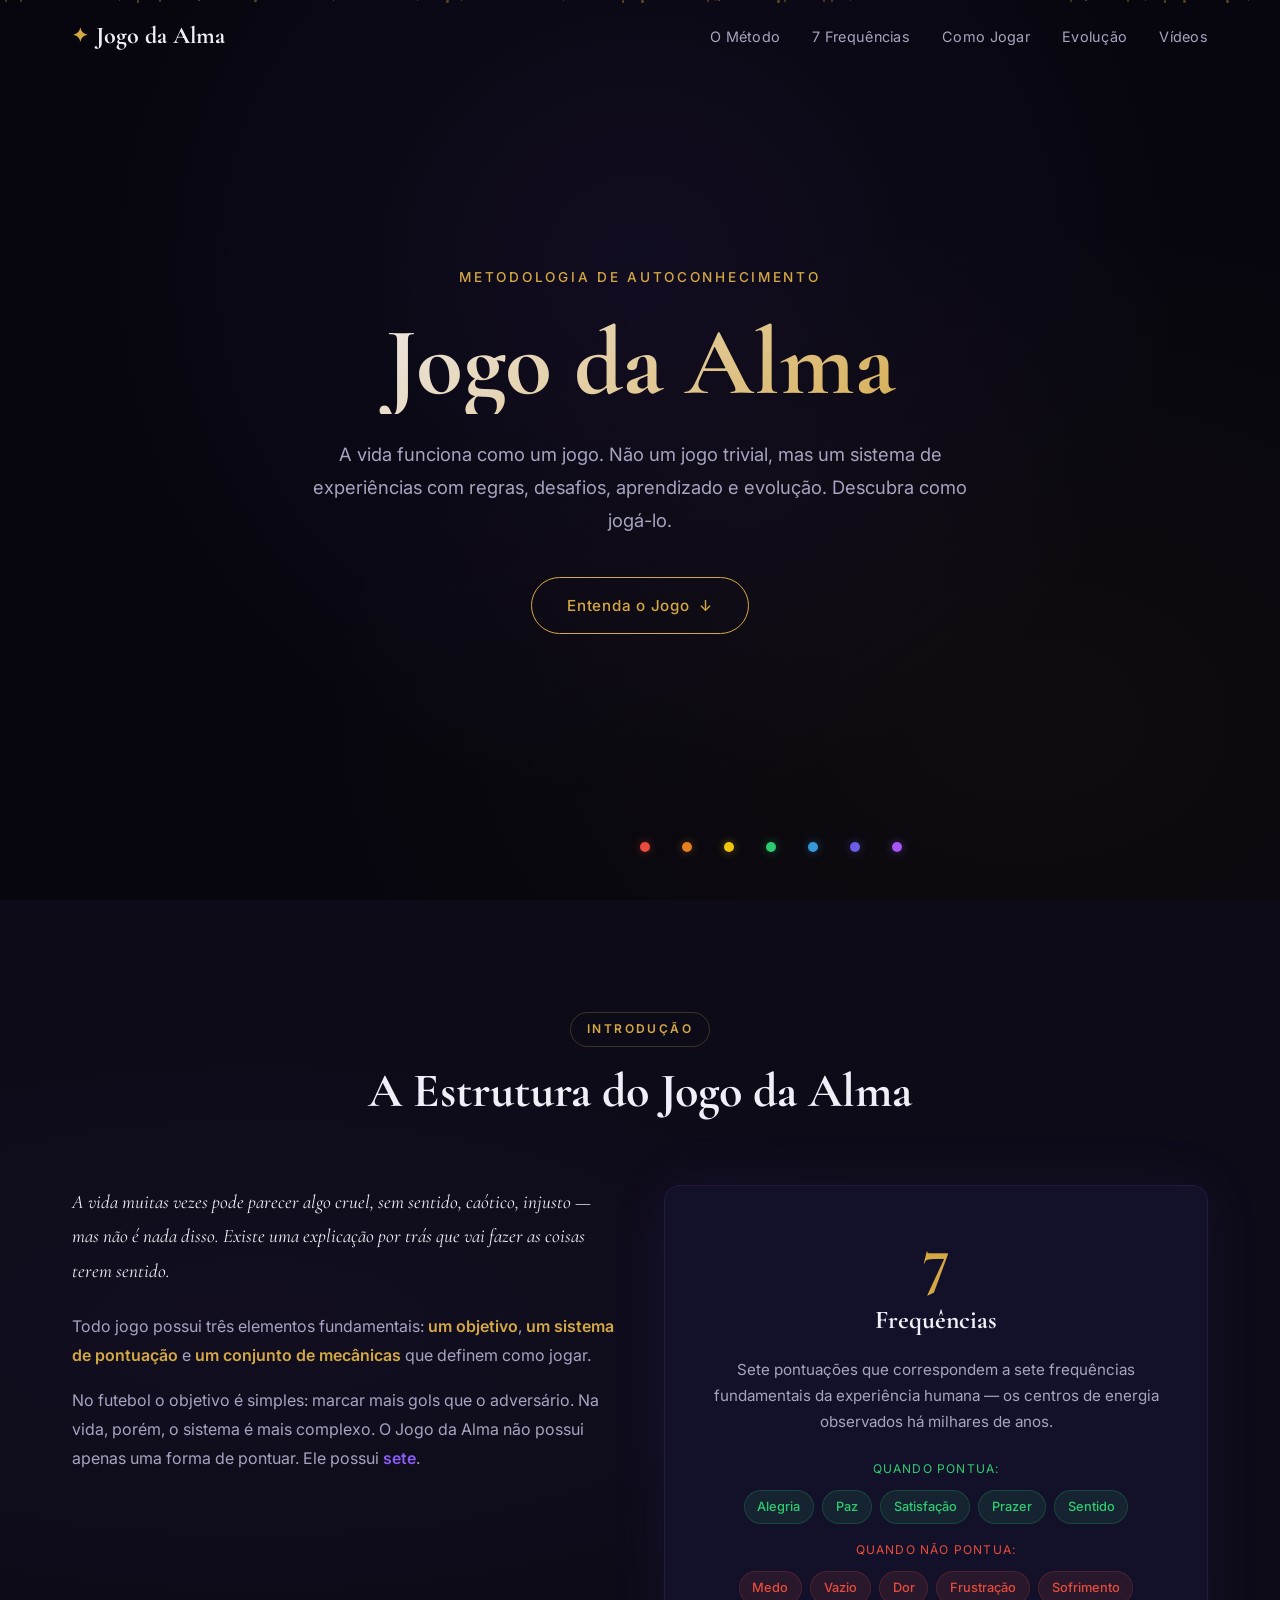
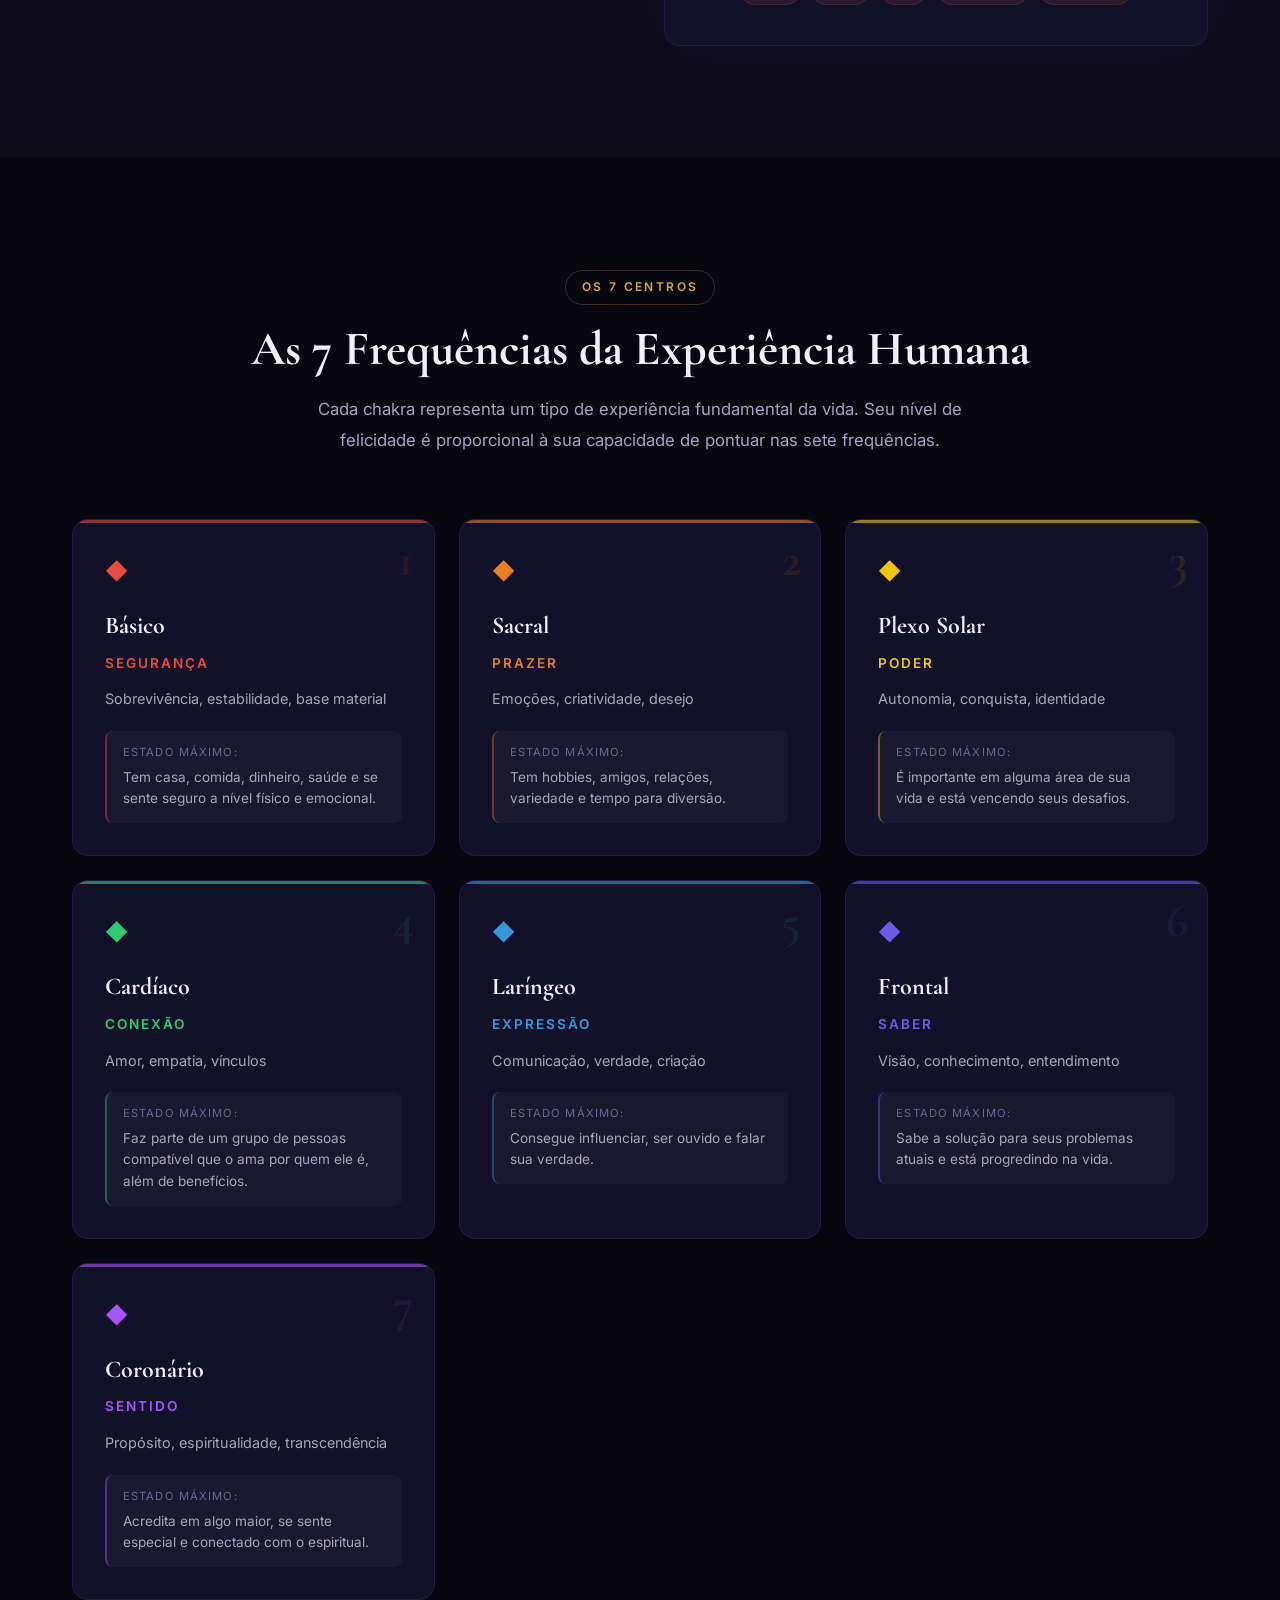
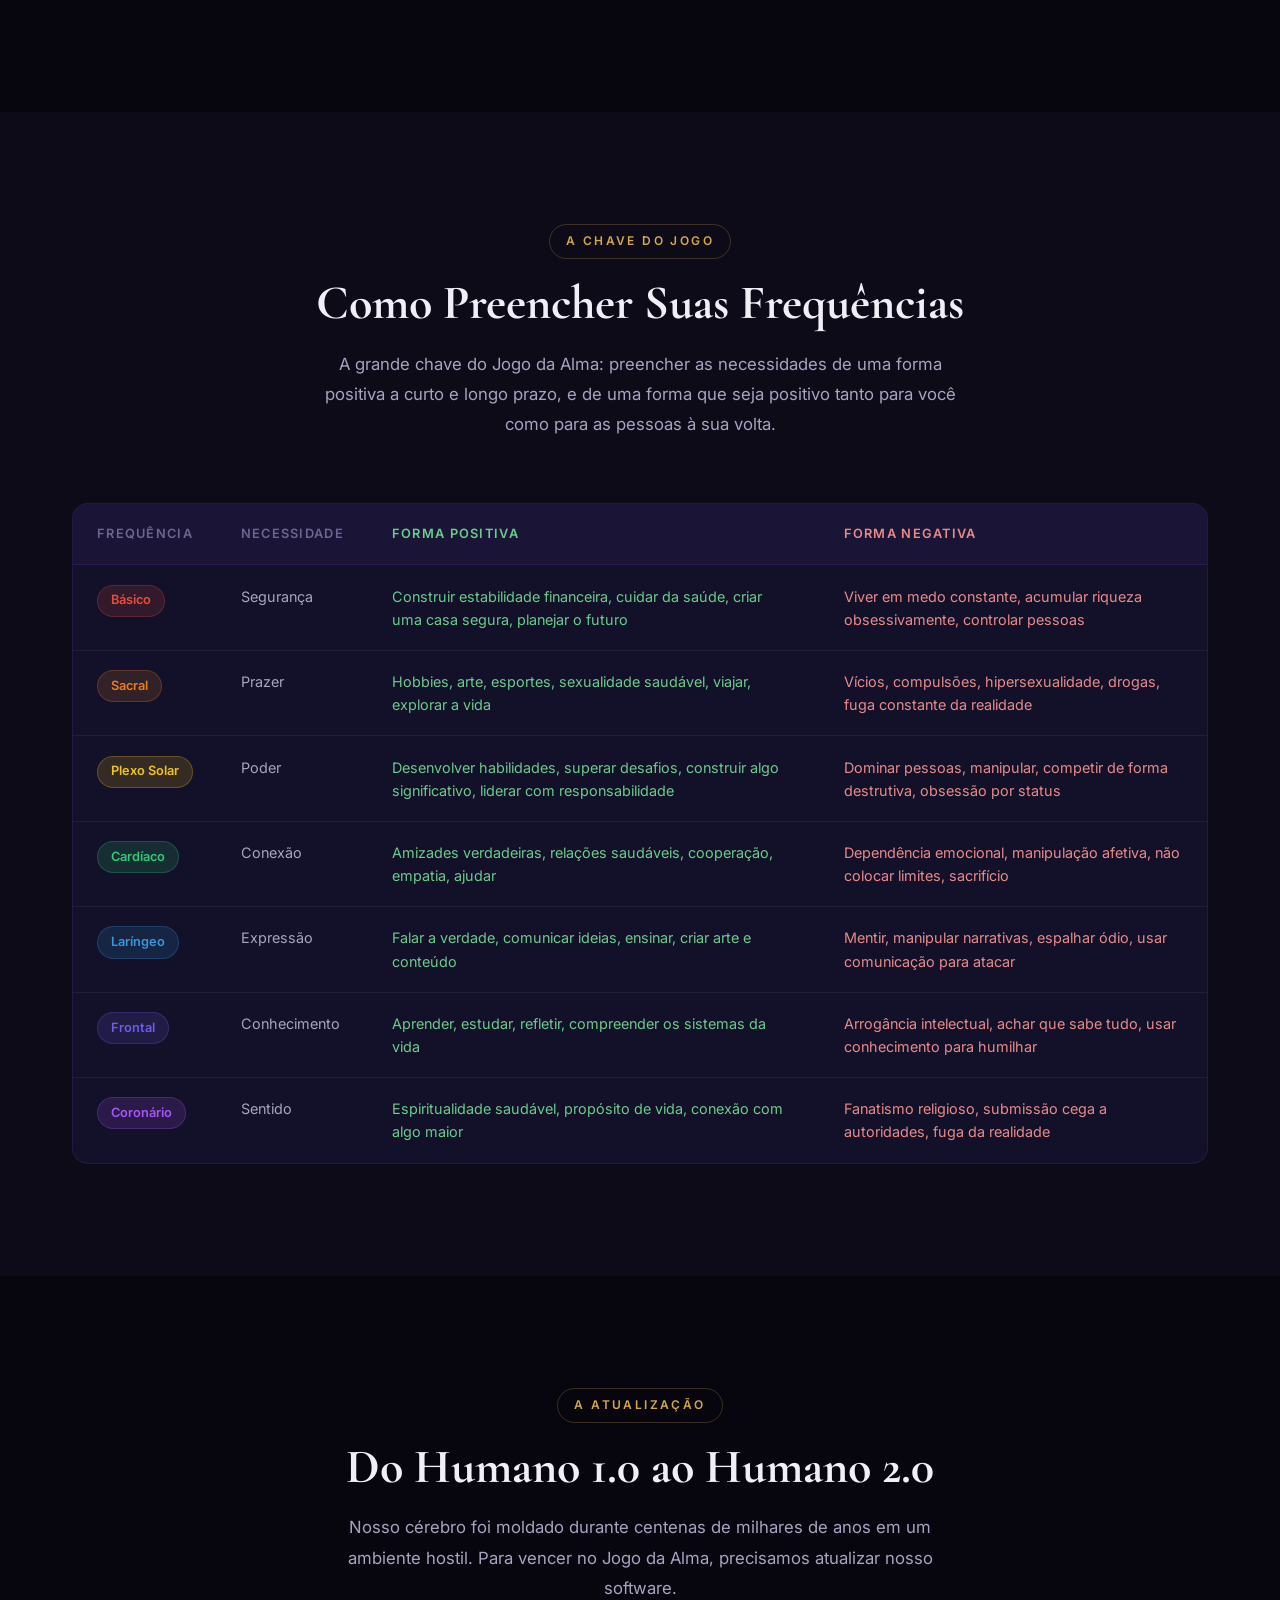
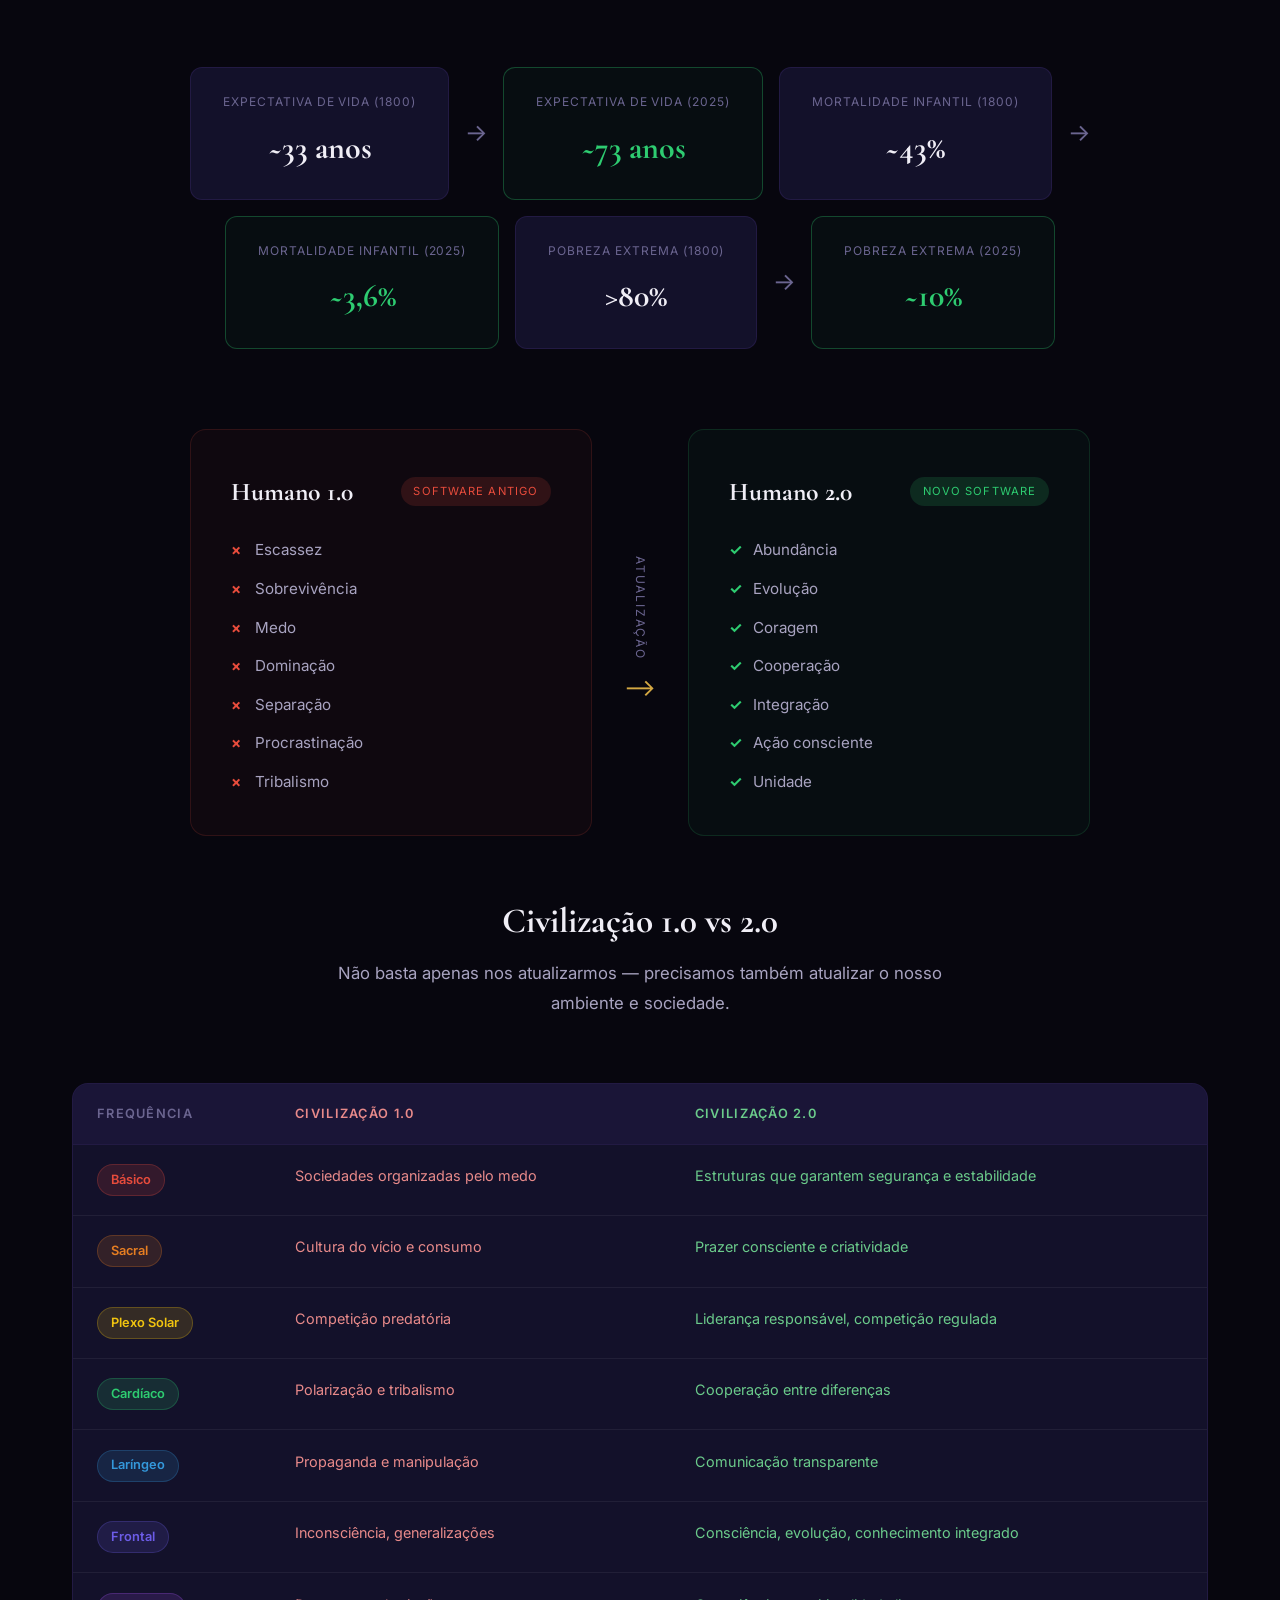
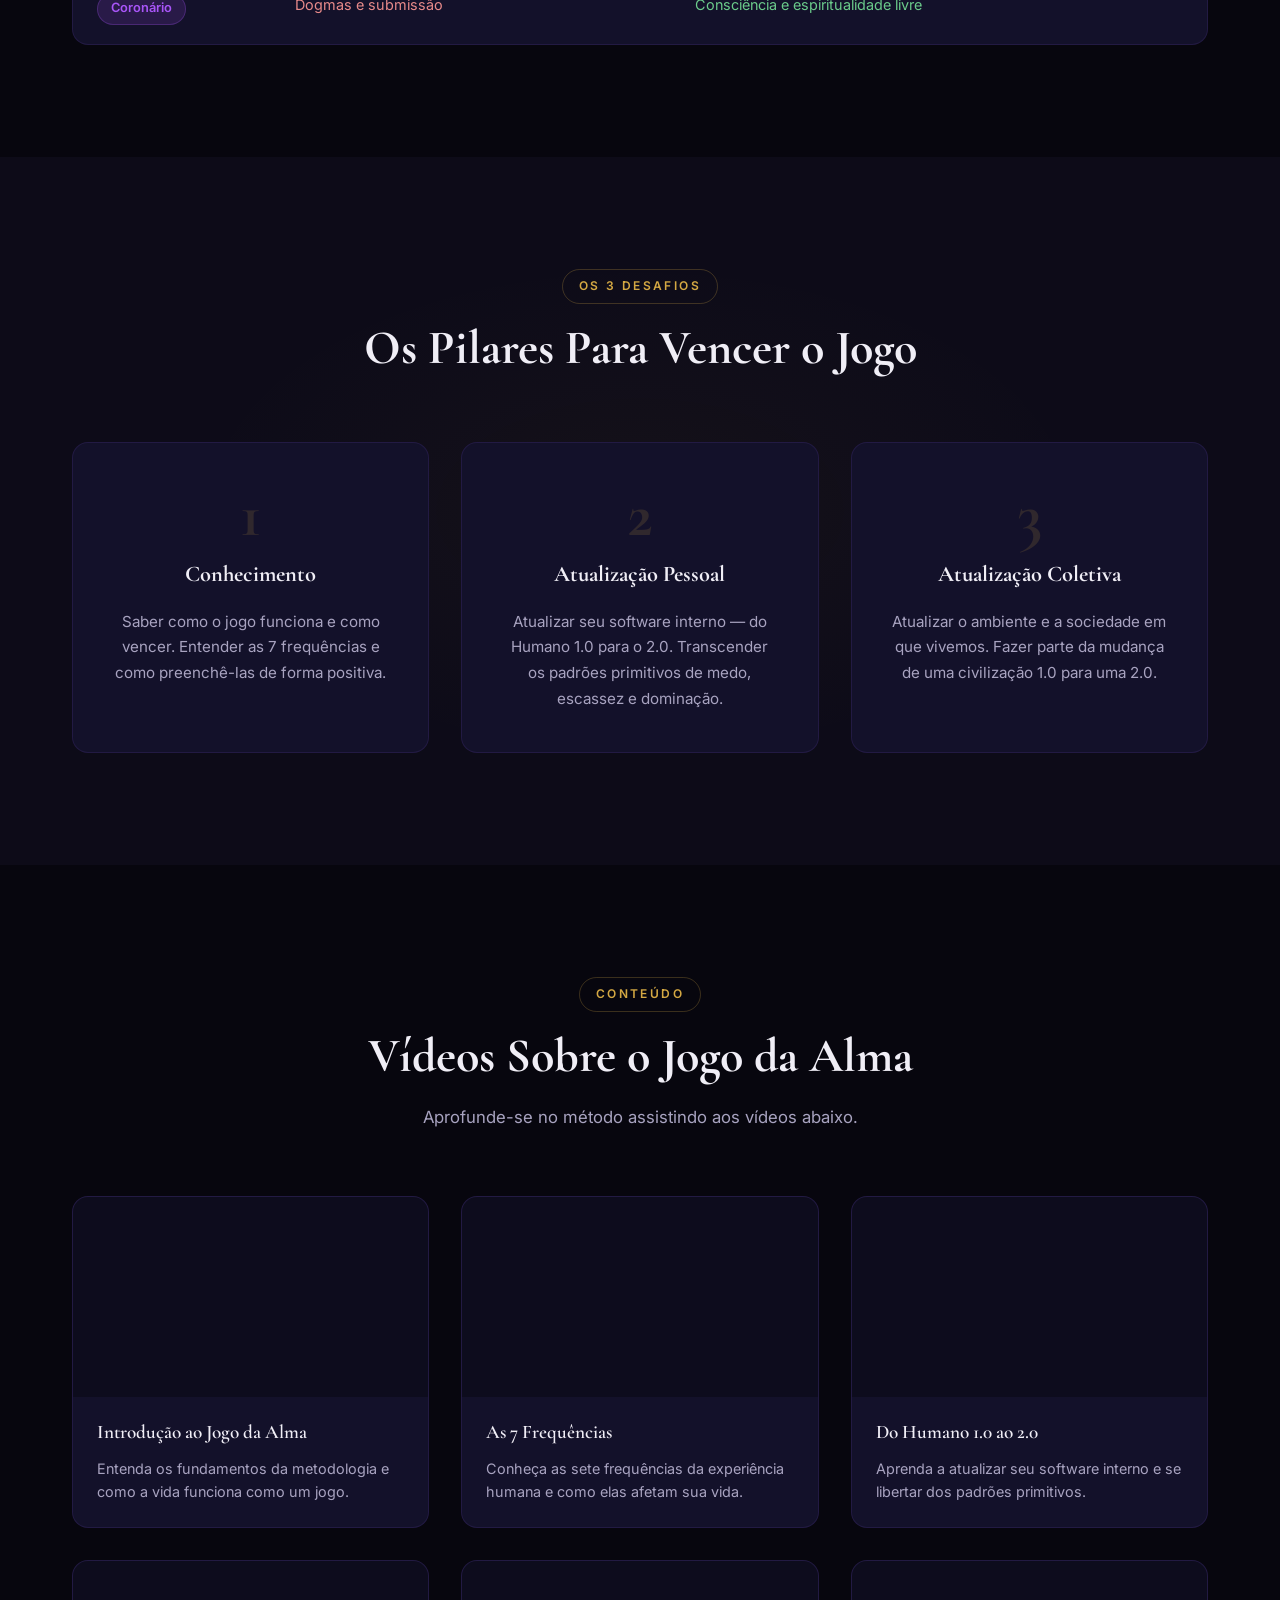
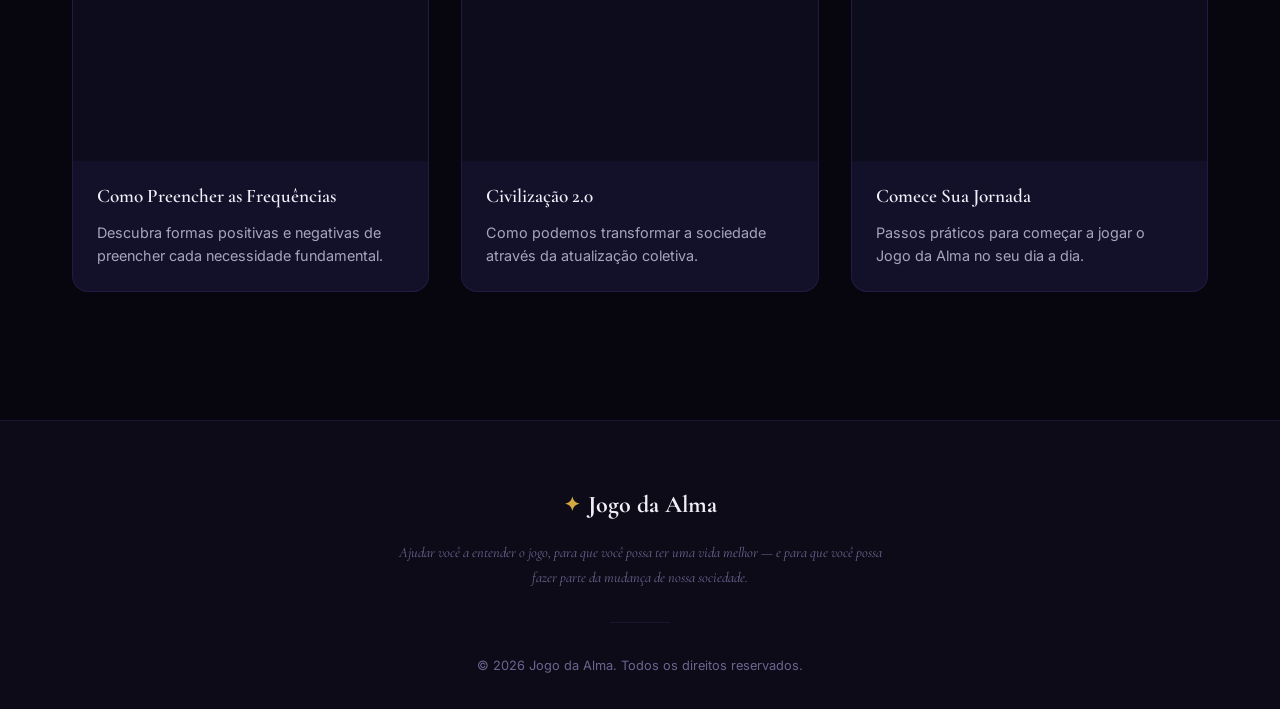
==== index.html @ d55f643d "Initial commit - Jogo da Alma website Made-with: Cursor" ====
<!DOCTYPE html>
<html lang="pt-BR">
<head>
    <meta charset="UTF-8">
    <meta name="viewport" content="width=device-width, initial-scale=1.0">
    <title>Jogo da Alma — Metodologia de Autoconhecimento</title>
    <link rel="stylesheet" href="styles.css">
    <link rel="preconnect" href="https://fonts.googleapis.com">
    <link rel="preconnect" href="https://fonts.gstatic.com" crossorigin>
    <link href="https://fonts.googleapis.com/css2?family=Cormorant+Garamond:ital,wght@0,400;0,600;0,700;1,400&family=Inter:wght@300;400;500;600&display=swap" rel="stylesheet">
</head>
<body>

    <nav class="navbar" id="navbar">
        <div class="nav-container">
            <a href="#hero" class="nav-logo">
                <span class="logo-icon">✦</span> Jogo da Alma
            </a>
            <button class="nav-toggle" id="navToggle" aria-label="Menu">
                <span></span><span></span><span></span>
            </button>
            <ul class="nav-links" id="navLinks">
                <li><a href="#oque">O Método</a></li>
                <li><a href="#frequencias">7 Frequências</a></li>
                <li><a href="#preenchimento">Como Jogar</a></li>
                <li><a href="#evolucao">Evolução</a></li>
                <li><a href="#videos">Vídeos</a></li>
            </ul>
        </div>
    </nav>

    <section class="hero" id="hero">
        <div class="hero-particles" id="heroParticles"></div>
        <div class="hero-content">
            <p class="hero-subtitle">Metodologia de Autoconhecimento</p>
            <h1 class="hero-title">Jogo da Alma</h1>
            <p class="hero-description">A vida funciona como um jogo. Não um jogo trivial, mas um sistema de experiências com regras, desafios, aprendizado e evolução. Descubra como jogá-lo.</p>
            <a href="#oque" class="hero-cta">Entenda o Jogo <span>↓</span></a>
        </div>
        <div class="hero-chakra-strip">
            <div class="chakra-dot" style="--color: #e74c3c" data-label="Segurança"></div>
            <div class="chakra-dot" style="--color: #e67e22" data-label="Prazer"></div>
            <div class="chakra-dot" style="--color: #f1c40f" data-label="Poder"></div>
            <div class="chakra-dot" style="--color: #2ecc71" data-label="Conexão"></div>
            <div class="chakra-dot" style="--color: #3498db" data-label="Expressão"></div>
            <div class="chakra-dot" style="--color: #6c5ce7" data-label="Saber"></div>
            <div class="chakra-dot" style="--color: #a855f7" data-label="Sentido"></div>
        </div>
    </section>

    <section class="section section-intro" id="oque">
        <div class="container">
            <div class="section-header" data-animate>
                <span class="section-tag">Introdução</span>
                <h2>A Estrutura do Jogo da Alma</h2>
            </div>
            <div class="intro-grid" data-animate>
                <div class="intro-text">
                    <p class="lead">A vida muitas vezes pode parecer algo cruel, sem sentido, caótico, injusto — mas não é nada disso. Existe uma explicação por trás que vai fazer as coisas terem sentido.</p>
                    <p>Todo jogo possui três elementos fundamentais: <strong>um objetivo</strong>, <strong>um sistema de pontuação</strong> e <strong>um conjunto de mecânicas</strong> que definem como jogar.</p>
                    <p>No futebol o objetivo é simples: marcar mais gols que o adversário. Na vida, porém, o sistema é mais complexo. O Jogo da Alma não possui apenas uma forma de pontuar. Ele possui <em>sete</em>.</p>
                </div>
                <div class="intro-card">
                    <div class="intro-card-icon">7</div>
                    <h3>Frequências</h3>
                    <p>Sete pontuações que correspondem a sete frequências fundamentais da experiência humana — os centros de energia observados há milhares de anos.</p>
                    <div class="intro-card-emotions">
                        <div class="emotion-group positive">
                            <span class="emotion-label">Quando pontua:</span>
                            <span>Alegria</span><span>Paz</span><span>Satisfação</span><span>Prazer</span><span>Sentido</span>
                        </div>
                        <div class="emotion-group negative">
                            <span class="emotion-label">Quando não pontua:</span>
                            <span>Medo</span><span>Vazio</span><span>Dor</span><span>Frustração</span><span>Sofrimento</span>
                        </div>
                    </div>
                </div>
            </div>
        </div>
    </section>

    <section class="section section-frequencias" id="frequencias">
        <div class="container">
            <div class="section-header" data-animate>
                <span class="section-tag">Os 7 Centros</span>
                <h2>As 7 Frequências da Experiência Humana</h2>
                <p class="section-desc">Cada chakra representa um tipo de experiência fundamental da vida. Seu nível de felicidade é proporcional à sua capacidade de pontuar nas sete frequências.</p>
            </div>

            <div class="frequencias-grid" data-animate>
                <div class="freq-card" style="--accent: #e74c3c">
                    <div class="freq-number">1</div>
                    <div class="freq-icon">◆</div>
                    <h3>Básico</h3>
                    <p class="freq-theme">Segurança</p>
                    <p class="freq-desc">Sobrevivência, estabilidade, base material</p>
                    <div class="freq-max">
                        <span class="freq-max-label">Estado máximo:</span>
                        Tem casa, comida, dinheiro, saúde e se sente seguro a nível físico e emocional.
                    </div>
                </div>

                <div class="freq-card" style="--accent: #e67e22">
                    <div class="freq-number">2</div>
                    <div class="freq-icon">◆</div>
                    <h3>Sacral</h3>
                    <p class="freq-theme">Prazer</p>
                    <p class="freq-desc">Emoções, criatividade, desejo</p>
                    <div class="freq-max">
                        <span class="freq-max-label">Estado máximo:</span>
                        Tem hobbies, amigos, relações, variedade e tempo para diversão.
                    </div>
                </div>

                <div class="freq-card" style="--accent: #f1c40f">
                    <div class="freq-number">3</div>
                    <div class="freq-icon">◆</div>
                    <h3>Plexo Solar</h3>
                    <p class="freq-theme">Poder</p>
                    <p class="freq-desc">Autonomia, conquista, identidade</p>
                    <div class="freq-max">
                        <span class="freq-max-label">Estado máximo:</span>
                        É importante em alguma área de sua vida e está vencendo seus desafios.
                    </div>
                </div>

                <div class="freq-card" style="--accent: #2ecc71">
                    <div class="freq-number">4</div>
                    <div class="freq-icon">◆</div>
                    <h3>Cardíaco</h3>
                    <p class="freq-theme">Conexão</p>
                    <p class="freq-desc">Amor, empatia, vínculos</p>
                    <div class="freq-max">
                        <span class="freq-max-label">Estado máximo:</span>
                        Faz parte de um grupo de pessoas compatível que o ama por quem ele é, além de benefícios.
                    </div>
                </div>

                <div class="freq-card" style="--accent: #3498db">
                    <div class="freq-number">5</div>
                    <div class="freq-icon">◆</div>
                    <h3>Laríngeo</h3>
                    <p class="freq-theme">Expressão</p>
                    <p class="freq-desc">Comunicação, verdade, criação</p>
                    <div class="freq-max">
                        <span class="freq-max-label">Estado máximo:</span>
                        Consegue influenciar, ser ouvido e falar sua verdade.
                    </div>
                </div>

                <div class="freq-card" style="--accent: #6c5ce7">
                    <div class="freq-number">6</div>
                    <div class="freq-icon">◆</div>
                    <h3>Frontal</h3>
                    <p class="freq-theme">Saber</p>
                    <p class="freq-desc">Visão, conhecimento, entendimento</p>
                    <div class="freq-max">
                        <span class="freq-max-label">Estado máximo:</span>
                        Sabe a solução para seus problemas atuais e está progredindo na vida.
                    </div>
                </div>

                <div class="freq-card" style="--accent: #a855f7">
                    <div class="freq-number">7</div>
                    <div class="freq-icon">◆</div>
                    <h3>Coronário</h3>
                    <p class="freq-theme">Sentido</p>
                    <p class="freq-desc">Propósito, espiritualidade, transcendência</p>
                    <div class="freq-max">
                        <span class="freq-max-label">Estado máximo:</span>
                        Acredita em algo maior, se sente especial e conectado com o espiritual.
                    </div>
                </div>
            </div>
        </div>
    </section>

    <section class="section section-preenchimento" id="preenchimento">
        <div class="container">
            <div class="section-header" data-animate>
                <span class="section-tag">A Chave do Jogo</span>
                <h2>Como Preencher Suas Frequências</h2>
                <p class="section-desc">A grande chave do Jogo da Alma: preencher as necessidades de uma forma positiva a curto e longo prazo, e de uma forma que seja positivo tanto para você como para as pessoas à sua volta.</p>
            </div>

            <div class="table-responsive" data-animate>
                <table class="jogo-table">
                    <thead>
                        <tr>
                            <th>Frequência</th>
                            <th>Necessidade</th>
                            <th class="col-positive">Forma Positiva</th>
                            <th class="col-negative">Forma Negativa</th>
                        </tr>
                    </thead>
                    <tbody>
                        <tr>
                            <td><span class="freq-badge" style="--accent: #e74c3c">Básico</span></td>
                            <td>Segurança</td>
                            <td class="col-positive">Construir estabilidade financeira, cuidar da saúde, criar uma casa segura, planejar o futuro</td>
                            <td class="col-negative">Viver em medo constante, acumular riqueza obsessivamente, controlar pessoas</td>
                        </tr>
                        <tr>
                            <td><span class="freq-badge" style="--accent: #e67e22">Sacral</span></td>
                            <td>Prazer</td>
                            <td class="col-positive">Hobbies, arte, esportes, sexualidade saudável, viajar, explorar a vida</td>
                            <td class="col-negative">Vícios, compulsões, hipersexualidade, drogas, fuga constante da realidade</td>
                        </tr>
                        <tr>
                            <td><span class="freq-badge" style="--accent: #f1c40f">Plexo Solar</span></td>
                            <td>Poder</td>
                            <td class="col-positive">Desenvolver habilidades, superar desafios, construir algo significativo, liderar com responsabilidade</td>
                            <td class="col-negative">Dominar pessoas, manipular, competir de forma destrutiva, obsessão por status</td>
                        </tr>
                        <tr>
                            <td><span class="freq-badge" style="--accent: #2ecc71">Cardíaco</span></td>
                            <td>Conexão</td>
                            <td class="col-positive">Amizades verdadeiras, relações saudáveis, cooperação, empatia, ajudar</td>
                            <td class="col-negative">Dependência emocional, manipulação afetiva, não colocar limites, sacrifício</td>
                        </tr>
                        <tr>
                            <td><span class="freq-badge" style="--accent: #3498db">Laríngeo</span></td>
                            <td>Expressão</td>
                            <td class="col-positive">Falar a verdade, comunicar ideias, ensinar, criar arte e conteúdo</td>
                            <td class="col-negative">Mentir, manipular narrativas, espalhar ódio, usar comunicação para atacar</td>
                        </tr>
                        <tr>
                            <td><span class="freq-badge" style="--accent: #6c5ce7">Frontal</span></td>
                            <td>Conhecimento</td>
                            <td class="col-positive">Aprender, estudar, refletir, compreender os sistemas da vida</td>
                            <td class="col-negative">Arrogância intelectual, achar que sabe tudo, usar conhecimento para humilhar</td>
                        </tr>
                        <tr>
                            <td><span class="freq-badge" style="--accent: #a855f7">Coronário</span></td>
                            <td>Sentido</td>
                            <td class="col-positive">Espiritualidade saudável, propósito de vida, conexão com algo maior</td>
                            <td class="col-negative">Fanatismo religioso, submissão cega a autoridades, fuga da realidade</td>
                        </tr>
                    </tbody>
                </table>
            </div>
        </div>
    </section>

    <section class="section section-evolucao" id="evolucao">
        <div class="container">
            <div class="section-header" data-animate>
                <span class="section-tag">A Atualização</span>
                <h2>Do Humano 1.0 ao Humano 2.0</h2>
                <p class="section-desc">Nosso cérebro foi moldado durante centenas de milhares de anos em um ambiente hostil. Para vencer no Jogo da Alma, precisamos atualizar nosso software.</p>
            </div>

            <div class="evolucao-stats" data-animate>
                <div class="stat-card">
                    <span class="stat-label">Expectativa de vida (1800)</span>
                    <span class="stat-value">~33 anos</span>
                </div>
                <div class="stat-arrow">→</div>
                <div class="stat-card highlight">
                    <span class="stat-label">Expectativa de vida (2025)</span>
                    <span class="stat-value">~73 anos</span>
                </div>
                <div class="stat-card">
                    <span class="stat-label">Mortalidade infantil (1800)</span>
                    <span class="stat-value">~43%</span>
                </div>
                <div class="stat-arrow">→</div>
                <div class="stat-card highlight">
                    <span class="stat-label">Mortalidade infantil (2025)</span>
                    <span class="stat-value">~3,6%</span>
                </div>
                <div class="stat-card">
                    <span class="stat-label">Pobreza extrema (1800)</span>
                    <span class="stat-value">>80%</span>
                </div>
                <div class="stat-arrow">→</div>
                <div class="stat-card highlight">
                    <span class="stat-label">Pobreza extrema (2025)</span>
                    <span class="stat-value">~10%</span>
                </div>
            </div>

            <div class="versoes-comparison" data-animate>
                <div class="versao-card v1">
                    <div class="versao-header">
                        <h3>Humano 1.0</h3>
                        <span class="versao-tag">Software Antigo</span>
                    </div>
                    <ul>
                        <li>Escassez</li>
                        <li>Sobrevivência</li>
                        <li>Medo</li>
                        <li>Dominação</li>
                        <li>Separação</li>
                        <li>Procrastinação</li>
                        <li>Tribalismo</li>
                    </ul>
                </div>
                <div class="versao-divider">
                    <span>Atualização</span>
                    <div class="divider-arrow">⟶</div>
                </div>
                <div class="versao-card v2">
                    <div class="versao-header">
                        <h3>Humano 2.0</h3>
                        <span class="versao-tag">Novo Software</span>
                    </div>
                    <ul>
                        <li>Abundância</li>
                        <li>Evolução</li>
                        <li>Coragem</li>
                        <li>Cooperação</li>
                        <li>Integração</li>
                        <li>Ação consciente</li>
                        <li>Unidade</li>
                    </ul>
                </div>
            </div>

            <div class="section-header" data-animate style="margin-top: 4rem;">
                <h3>Civilização 1.0 vs 2.0</h3>
                <p class="section-desc">Não basta apenas nos atualizarmos — precisamos também atualizar o nosso ambiente e sociedade.</p>
            </div>

            <div class="table-responsive" data-animate>
                <table class="jogo-table civilizacao-table">
                    <thead>
                        <tr>
                            <th>Frequência</th>
                            <th class="col-negative">Civilização 1.0</th>
                            <th class="col-positive">Civilização 2.0</th>
                        </tr>
                    </thead>
                    <tbody>
                        <tr>
                            <td><span class="freq-badge" style="--accent: #e74c3c">Básico</span></td>
                            <td class="col-negative">Sociedades organizadas pelo medo</td>
                            <td class="col-positive">Estruturas que garantem segurança e estabilidade</td>
                        </tr>
                        <tr>
                            <td><span class="freq-badge" style="--accent: #e67e22">Sacral</span></td>
                            <td class="col-negative">Cultura do vício e consumo</td>
                            <td class="col-positive">Prazer consciente e criatividade</td>
                        </tr>
                        <tr>
                            <td><span class="freq-badge" style="--accent: #f1c40f">Plexo Solar</span></td>
                            <td class="col-negative">Competição predatória</td>
                            <td class="col-positive">Liderança responsável, competição regulada</td>
                        </tr>
                        <tr>
                            <td><span class="freq-badge" style="--accent: #2ecc71">Cardíaco</span></td>
                            <td class="col-negative">Polarização e tribalismo</td>
                            <td class="col-positive">Cooperação entre diferenças</td>
                        </tr>
                        <tr>
                            <td><span class="freq-badge" style="--accent: #3498db">Laríngeo</span></td>
                            <td class="col-negative">Propaganda e manipulação</td>
                            <td class="col-positive">Comunicação transparente</td>
                        </tr>
                        <tr>
                            <td><span class="freq-badge" style="--accent: #6c5ce7">Frontal</span></td>
                            <td class="col-negative">Inconsciência, generalizações</td>
                            <td class="col-positive">Consciência, evolução, conhecimento integrado</td>
                        </tr>
                        <tr>
                            <td><span class="freq-badge" style="--accent: #a855f7">Coronário</span></td>
                            <td class="col-negative">Dogmas e submissão</td>
                            <td class="col-positive">Consciência e espiritualidade livre</td>
                        </tr>
                    </tbody>
                </table>
            </div>
        </div>
    </section>

    <section class="section section-desafios" id="desafios">
        <div class="container">
            <div class="section-header" data-animate>
                <span class="section-tag">Os 3 Desafios</span>
                <h2>Os Pilares Para Vencer o Jogo</h2>
            </div>
            <div class="desafios-grid" data-animate>
                <div class="desafio-card">
                    <div class="desafio-num">1</div>
                    <h3>Conhecimento</h3>
                    <p>Saber como o jogo funciona e como vencer. Entender as 7 frequências e como preenchê-las de forma positiva.</p>
                </div>
                <div class="desafio-card">
                    <div class="desafio-num">2</div>
                    <h3>Atualização Pessoal</h3>
                    <p>Atualizar seu software interno — do Humano 1.0 para o 2.0. Transcender os padrões primitivos de medo, escassez e dominação.</p>
                </div>
                <div class="desafio-card">
                    <div class="desafio-num">3</div>
                    <h3>Atualização Coletiva</h3>
                    <p>Atualizar o ambiente e a sociedade em que vivemos. Fazer parte da mudança de uma civilização 1.0 para uma 2.0.</p>
                </div>
            </div>
        </div>
    </section>

    <section class="section section-videos" id="videos">
        <div class="container">
            <div class="section-header" data-animate>
                <span class="section-tag">Conteúdo</span>
                <h2>Vídeos Sobre o Jogo da Alma</h2>
                <p class="section-desc">Aprofunde-se no método assistindo aos vídeos abaixo.</p>
            </div>
            <div class="videos-grid" data-animate>
                <!-- Substitua os SRC pelos links reais dos seus vídeos do YouTube -->
                <div class="video-card">
                    <div class="video-wrapper">
                        <iframe src="https://www.youtube.com/embed/VIDEO_ID_1" title="Vídeo 1 - Jogo da Alma" frameborder="0" allow="accelerometer; autoplay; clipboard-write; encrypted-media; gyroscope; picture-in-picture" allowfullscreen></iframe>
                    </div>
                    <h4>Introdução ao Jogo da Alma</h4>
                    <p>Entenda os fundamentos da metodologia e como a vida funciona como um jogo.</p>
                </div>
                <div class="video-card">
                    <div class="video-wrapper">
                        <iframe src="https://www.youtube.com/embed/VIDEO_ID_2" title="Vídeo 2 - Jogo da Alma" frameborder="0" allow="accelerometer; autoplay; clipboard-write; encrypted-media; gyroscope; picture-in-picture" allowfullscreen></iframe>
                    </div>
                    <h4>As 7 Frequências</h4>
                    <p>Conheça as sete frequências da experiência humana e como elas afetam sua vida.</p>
                </div>
                <div class="video-card">
                    <div class="video-wrapper">
                        <iframe src="https://www.youtube.com/embed/VIDEO_ID_3" title="Vídeo 3 - Jogo da Alma" frameborder="0" allow="accelerometer; autoplay; clipboard-write; encrypted-media; gyroscope; picture-in-picture" allowfullscreen></iframe>
                    </div>
                    <h4>Do Humano 1.0 ao 2.0</h4>
                    <p>Aprenda a atualizar seu software interno e se libertar dos padrões primitivos.</p>
                </div>
                <div class="video-card">
                    <div class="video-wrapper">
                        <iframe src="https://www.youtube.com/embed/VIDEO_ID_4" title="Vídeo 4 - Jogo da Alma" frameborder="0" allow="accelerometer; autoplay; clipboard-write; encrypted-media; gyroscope; picture-in-picture" allowfullscreen></iframe>
                    </div>
                    <h4>Como Preencher as Frequências</h4>
                    <p>Descubra formas positivas e negativas de preencher cada necessidade fundamental.</p>
                </div>
                <div class="video-card">
                    <div class="video-wrapper">
                        <iframe src="https://www.youtube.com/embed/VIDEO_ID_5" title="Vídeo 5 - Jogo da Alma" frameborder="0" allow="accelerometer; autoplay; clipboard-write; encrypted-media; gyroscope; picture-in-picture" allowfullscreen></iframe>
                    </div>
                    <h4>Civilização 2.0</h4>
                    <p>Como podemos transformar a sociedade através da atualização coletiva.</p>
                </div>
                <div class="video-card">
                    <div class="video-wrapper">
                        <iframe src="https://www.youtube.com/embed/VIDEO_ID_6" title="Vídeo 6 - Jogo da Alma" frameborder="0" allow="accelerometer; autoplay; clipboard-write; encrypted-media; gyroscope; picture-in-picture" allowfullscreen></iframe>
                    </div>
                    <h4>Comece Sua Jornada</h4>
                    <p>Passos práticos para começar a jogar o Jogo da Alma no seu dia a dia.</p>
                </div>
            </div>
        </div>
    </section>

    <footer class="footer">
        <div class="container">
            <div class="footer-content">
                <div class="footer-brand">
                    <span class="logo-icon">✦</span>
                    <span>Jogo da Alma</span>
                </div>
                <p class="footer-tagline">Ajudar você a entender o jogo, para que você possa ter uma vida melhor — e para que você possa fazer parte da mudança de nossa sociedade.</p>
                <div class="footer-divider"></div>
                <p class="footer-copy">&copy; 2026 Jogo da Alma. Todos os direitos reservados.</p>
            </div>
        </div>
    </footer>

    <script src="script.js"></script>
</body>
</html>
---- styles.css ----
/* ============================================
   JOGO DA ALMA — Styles
   ============================================ */

*, *::before, *::after {
    margin: 0;
    padding: 0;
    box-sizing: border-box;
}

:root {
    --bg-primary: #07060e;
    --bg-secondary: #0d0b18;
    --bg-card: #13112a;
    --bg-card-hover: #1a1740;
    --text-primary: #f0eef6;
    --text-secondary: #a8a3c0;
    --text-muted: #6b6590;
    --accent-gold: #d4a843;
    --accent-purple: #8b5cf6;
    --border-subtle: rgba(139, 92, 246, 0.12);
    --border-light: rgba(255, 255, 255, 0.06);
    --font-heading: 'Cormorant Garamond', Georgia, serif;
    --font-body: 'Inter', -apple-system, sans-serif;
    --shadow-glow: 0 0 60px rgba(139, 92, 246, 0.08);
}

html {
    scroll-behavior: smooth;
    font-size: 16px;
}

body {
    font-family: var(--font-body);
    background: var(--bg-primary);
    color: var(--text-primary);
    line-height: 1.7;
    overflow-x: hidden;
    -webkit-font-smoothing: antialiased;
}

.container {
    max-width: 1200px;
    margin: 0 auto;
    padding: 0 2rem;
}

/* ============================================
   NAVBAR
   ============================================ */

.navbar {
    position: fixed;
    top: 0;
    left: 0;
    right: 0;
    z-index: 1000;
    padding: 1rem 0;
    transition: all 0.4s ease;
    background: transparent;
}

.navbar.scrolled {
    background: rgba(7, 6, 14, 0.92);
    backdrop-filter: blur(20px);
    border-bottom: 1px solid var(--border-subtle);
    padding: 0.7rem 0;
}

.nav-container {
    max-width: 1200px;
    margin: 0 auto;
    padding: 0 2rem;
    display: flex;
    align-items: center;
    justify-content: space-between;
}

.nav-logo {
    font-family: var(--font-heading);
    font-size: 1.5rem;
    font-weight: 700;
    color: var(--text-primary);
    text-decoration: none;
    display: flex;
    align-items: center;
    gap: 0.5rem;
}

.logo-icon {
    color: var(--accent-gold);
    font-size: 1.2rem;
}

.nav-links {
    display: flex;
    list-style: none;
    gap: 2rem;
}

.nav-links a {
    color: var(--text-secondary);
    text-decoration: none;
    font-size: 0.9rem;
    font-weight: 400;
    letter-spacing: 0.02em;
    transition: color 0.3s ease;
    position: relative;
}

.nav-links a::after {
    content: '';
    position: absolute;
    bottom: -4px;
    left: 0;
    width: 0;
    height: 1px;
    background: var(--accent-gold);
    transition: width 0.3s ease;
}

.nav-links a:hover {
    color: var(--text-primary);
}

.nav-links a:hover::after {
    width: 100%;
}

.nav-toggle {
    display: none;
    flex-direction: column;
    gap: 5px;
    background: none;
    border: none;
    cursor: pointer;
    padding: 4px;
}

.nav-toggle span {
    width: 24px;
    height: 2px;
    background: var(--text-primary);
    transition: all 0.3s ease;
}

/* ============================================
   HERO
   ============================================ */

.hero {
    min-height: 100vh;
    display: flex;
    flex-direction: column;
    align-items: center;
    justify-content: center;
    text-align: center;
    position: relative;
    overflow: hidden;
    padding: 2rem;
    background: radial-gradient(ellipse at 50% 30%, rgba(139, 92, 246, 0.08) 0%, transparent 60%),
                radial-gradient(ellipse at 80% 80%, rgba(212, 168, 67, 0.04) 0%, transparent 50%),
                var(--bg-primary);
}

.hero-particles {
    position: absolute;
    inset: 0;
    overflow: hidden;
    pointer-events: none;
}

.hero-particles .particle {
    position: absolute;
    width: 2px;
    height: 2px;
    background: rgba(212, 168, 67, 0.4);
    border-radius: 50%;
    animation: float-particle linear infinite;
}

@keyframes float-particle {
    0% {
        transform: translateY(100vh) scale(0);
        opacity: 0;
    }
    10% {
        opacity: 1;
    }
    90% {
        opacity: 1;
    }
    100% {
        transform: translateY(-10vh) scale(1);
        opacity: 0;
    }
}

.hero-content {
    position: relative;
    z-index: 2;
    max-width: 700px;
}

.hero-subtitle {
    font-family: var(--font-body);
    font-size: 0.85rem;
    font-weight: 500;
    letter-spacing: 0.2em;
    text-transform: uppercase;
    color: var(--accent-gold);
    margin-bottom: 1.5rem;
    opacity: 0;
    animation: fadeUp 1s ease forwards 0.3s;
}

.hero-title {
    font-family: var(--font-heading);
    font-size: clamp(3rem, 8vw, 6rem);
    font-weight: 700;
    line-height: 1.05;
    margin-bottom: 1.5rem;
    background: linear-gradient(135deg, var(--text-primary) 0%, var(--accent-gold) 50%, var(--accent-purple) 100%);
    background-size: 200% 200%;
    -webkit-background-clip: text;
    -webkit-text-fill-color: transparent;
    background-clip: text;
    animation: fadeUp 1s ease forwards 0.5s, shimmer 6s ease-in-out infinite;
    opacity: 0;
}

@keyframes shimmer {
    0%, 100% { background-position: 0% 50%; }
    50% { background-position: 100% 50%; }
}

.hero-description {
    font-size: 1.15rem;
    color: var(--text-secondary);
    line-height: 1.8;
    margin-bottom: 2.5rem;
    opacity: 0;
    animation: fadeUp 1s ease forwards 0.7s;
}

.hero-cta {
    display: inline-flex;
    align-items: center;
    gap: 0.6rem;
    padding: 0.9rem 2.2rem;
    border: 1px solid var(--accent-gold);
    color: var(--accent-gold);
    text-decoration: none;
    font-size: 0.95rem;
    font-weight: 500;
    letter-spacing: 0.05em;
    border-radius: 100px;
    transition: all 0.4s ease;
    opacity: 0;
    animation: fadeUp 1s ease forwards 0.9s;
}

.hero-cta:hover {
    background: var(--accent-gold);
    color: var(--bg-primary);
    box-shadow: 0 0 30px rgba(212, 168, 67, 0.25);
}

.hero-cta span {
    transition: transform 0.3s ease;
}

.hero-cta:hover span {
    transform: translateY(3px);
}

.hero-chakra-strip {
    position: absolute;
    bottom: 3rem;
    left: 50%;
    transform: translateX(-50%);
    display: flex;
    gap: 2rem;
    z-index: 2;
    opacity: 0;
    animation: fadeUp 1s ease forwards 1.2s;
}

.chakra-dot {
    width: 10px;
    height: 10px;
    border-radius: 50%;
    background: var(--color);
    position: relative;
    cursor: default;
    transition: transform 0.3s ease;
    box-shadow: 0 0 10px color-mix(in srgb, var(--color) 40%, transparent);
}

.chakra-dot:hover {
    transform: scale(1.5);
}

.chakra-dot::after {
    content: attr(data-label);
    position: absolute;
    top: -28px;
    left: 50%;
    transform: translateX(-50%) translateY(5px);
    font-size: 0.7rem;
    color: var(--text-muted);
    white-space: nowrap;
    opacity: 0;
    transition: all 0.3s ease;
    pointer-events: none;
}

.chakra-dot:hover::after {
    opacity: 1;
    transform: translateX(-50%) translateY(0);
}

@keyframes fadeUp {
    from {
        opacity: 0;
        transform: translateY(20px);
    }
    to {
        opacity: 1;
        transform: translateY(0);
    }
}

/* ============================================
   SECTIONS — Common
   ============================================ */

.section {
    padding: 7rem 0;
    position: relative;
}

.section-header {
    text-align: center;
    margin-bottom: 4rem;
}

.section-tag {
    display: inline-block;
    font-size: 0.75rem;
    font-weight: 600;
    letter-spacing: 0.2em;
    text-transform: uppercase;
    color: var(--accent-gold);
    margin-bottom: 1rem;
    padding: 0.4rem 1rem;
    border: 1px solid rgba(212, 168, 67, 0.25);
    border-radius: 100px;
}

.section-header h2 {
    font-family: var(--font-heading);
    font-size: clamp(2rem, 4vw, 3rem);
    font-weight: 700;
    margin-bottom: 1rem;
    line-height: 1.2;
}

.section-header h3 {
    font-family: var(--font-heading);
    font-size: clamp(1.6rem, 3vw, 2.2rem);
    font-weight: 700;
    margin-bottom: 1rem;
    line-height: 1.2;
}

.section-desc {
    color: var(--text-secondary);
    font-size: 1.05rem;
    max-width: 650px;
    margin: 0 auto;
    line-height: 1.8;
}

[data-animate] {
    opacity: 0;
    transform: translateY(30px);
    transition: opacity 0.8s ease, transform 0.8s ease;
}

[data-animate].visible {
    opacity: 1;
    transform: translateY(0);
}

/* ============================================
   INTRO SECTION
   ============================================ */

.section-intro {
    background: radial-gradient(ellipse at 20% 50%, rgba(139, 92, 246, 0.04) 0%, transparent 50%),
                var(--bg-secondary);
}

.intro-grid {
    display: grid;
    grid-template-columns: 1fr 1fr;
    gap: 3rem;
    align-items: start;
}

.intro-text .lead {
    font-size: 1.2rem;
    color: var(--text-primary);
    margin-bottom: 1.5rem;
    line-height: 1.8;
    font-style: italic;
    font-family: var(--font-heading);
    font-weight: 400;
}

.intro-text p {
    color: var(--text-secondary);
    margin-bottom: 1rem;
    line-height: 1.8;
}

.intro-text strong {
    color: var(--accent-gold);
    font-weight: 600;
}

.intro-text em {
    color: var(--accent-purple);
    font-style: normal;
    font-weight: 600;
}

.intro-card {
    background: var(--bg-card);
    border: 1px solid var(--border-subtle);
    border-radius: 16px;
    padding: 2.5rem;
    text-align: center;
    box-shadow: var(--shadow-glow);
}

.intro-card-icon {
    font-family: var(--font-heading);
    font-size: 4rem;
    font-weight: 700;
    color: var(--accent-gold);
    line-height: 1;
    margin-bottom: 0.5rem;
}

.intro-card h3 {
    font-family: var(--font-heading);
    font-size: 1.6rem;
    margin-bottom: 1rem;
}

.intro-card p {
    color: var(--text-secondary);
    font-size: 0.95rem;
    margin-bottom: 1.5rem;
}

.intro-card-emotions {
    display: flex;
    flex-direction: column;
    gap: 1rem;
}

.emotion-group {
    display: flex;
    flex-wrap: wrap;
    gap: 0.5rem;
    justify-content: center;
    align-items: center;
}

.emotion-label {
    width: 100%;
    font-size: 0.75rem;
    text-transform: uppercase;
    letter-spacing: 0.1em;
    margin-bottom: 0.2rem;
}

.emotion-group.positive .emotion-label {
    color: #2ecc71;
}

.emotion-group.negative .emotion-label {
    color: #e74c3c;
}

.emotion-group span:not(.emotion-label) {
    padding: 0.3rem 0.8rem;
    border-radius: 100px;
    font-size: 0.8rem;
    font-weight: 500;
}

.emotion-group.positive span:not(.emotion-label) {
    background: rgba(46, 204, 113, 0.1);
    color: #2ecc71;
    border: 1px solid rgba(46, 204, 113, 0.2);
}

.emotion-group.negative span:not(.emotion-label) {
    background: rgba(231, 76, 60, 0.1);
    color: #e74c3c;
    border: 1px solid rgba(231, 76, 60, 0.2);
}

/* ============================================
   FREQUENCIAS SECTION
   ============================================ */

.section-frequencias {
    background: var(--bg-primary);
}

.frequencias-grid {
    display: grid;
    grid-template-columns: repeat(auto-fit, minmax(280px, 1fr));
    gap: 1.5rem;
}

.freq-card {
    background: var(--bg-card);
    border: 1px solid var(--border-subtle);
    border-radius: 16px;
    padding: 2rem;
    position: relative;
    overflow: hidden;
    transition: all 0.4s ease;
}

.freq-card::before {
    content: '';
    position: absolute;
    top: 0;
    left: 0;
    right: 0;
    height: 3px;
    background: var(--accent);
    opacity: 0.6;
    transition: opacity 0.3s ease;
}

.freq-card:hover {
    transform: translateY(-4px);
    border-color: color-mix(in srgb, var(--accent) 30%, transparent);
    box-shadow: 0 10px 40px rgba(0, 0, 0, 0.3), 0 0 30px color-mix(in srgb, var(--accent) 8%, transparent);
}

.freq-card:hover::before {
    opacity: 1;
}

.freq-number {
    position: absolute;
    top: 1rem;
    right: 1.2rem;
    font-family: var(--font-heading);
    font-size: 3rem;
    font-weight: 700;
    color: var(--accent);
    opacity: 0.1;
    line-height: 1;
}

.freq-icon {
    color: var(--accent);
    font-size: 1.4rem;
    margin-bottom: 1rem;
}

.freq-card h3 {
    font-family: var(--font-heading);
    font-size: 1.5rem;
    font-weight: 700;
    margin-bottom: 0.3rem;
}

.freq-theme {
    color: var(--accent);
    font-size: 0.85rem;
    font-weight: 600;
    text-transform: uppercase;
    letter-spacing: 0.15em;
    margin-bottom: 0.8rem;
}

.freq-desc {
    color: var(--text-secondary);
    font-size: 0.9rem;
    margin-bottom: 1.2rem;
}

.freq-max {
    background: rgba(255, 255, 255, 0.03);
    border-radius: 8px;
    padding: 0.8rem 1rem;
    font-size: 0.85rem;
    color: var(--text-secondary);
    line-height: 1.6;
    border-left: 2px solid color-mix(in srgb, var(--accent) 40%, transparent);
}

.freq-max-label {
    display: block;
    font-size: 0.7rem;
    text-transform: uppercase;
    letter-spacing: 0.1em;
    color: var(--text-muted);
    margin-bottom: 0.3rem;
}

/* ============================================
   PREENCHIMENTO / TABLE SECTION
   ============================================ */

.section-preenchimento {
    background: var(--bg-secondary);
}

.table-responsive {
    overflow-x: auto;
    border-radius: 16px;
    border: 1px solid var(--border-subtle);
    background: var(--bg-card);
}

.jogo-table {
    width: 100%;
    border-collapse: collapse;
    font-size: 0.9rem;
}

.jogo-table thead {
    background: rgba(139, 92, 246, 0.06);
}

.jogo-table th {
    padding: 1.2rem 1.5rem;
    text-align: left;
    font-weight: 600;
    font-size: 0.8rem;
    text-transform: uppercase;
    letter-spacing: 0.1em;
    color: var(--text-muted);
    border-bottom: 1px solid var(--border-subtle);
}

.jogo-table td {
    padding: 1.2rem 1.5rem;
    border-bottom: 1px solid var(--border-light);
    color: var(--text-secondary);
    vertical-align: top;
    line-height: 1.6;
}

.jogo-table tbody tr:last-child td {
    border-bottom: none;
}

.jogo-table tbody tr:hover {
    background: rgba(139, 92, 246, 0.03);
}

.col-positive {
    color: #6bcb8b !important;
}

.col-negative {
    color: #e88a8a !important;
}

.freq-badge {
    display: inline-block;
    padding: 0.3rem 0.8rem;
    border-radius: 100px;
    font-size: 0.8rem;
    font-weight: 600;
    background: color-mix(in srgb, var(--accent) 15%, transparent);
    color: var(--accent);
    border: 1px solid color-mix(in srgb, var(--accent) 25%, transparent);
    white-space: nowrap;
}

/* ============================================
   EVOLUCAO SECTION
   ============================================ */

.section-evolucao {
    background: var(--bg-primary);
}

.evolucao-stats {
    display: flex;
    flex-wrap: wrap;
    justify-content: center;
    align-items: center;
    gap: 1rem;
    margin-bottom: 5rem;
}

.stat-card {
    background: var(--bg-card);
    border: 1px solid var(--border-subtle);
    border-radius: 12px;
    padding: 1.5rem 2rem;
    text-align: center;
    min-width: 180px;
}

.stat-card.highlight {
    border-color: rgba(46, 204, 113, 0.3);
    background: rgba(46, 204, 113, 0.04);
}

.stat-label {
    display: block;
    font-size: 0.75rem;
    color: var(--text-muted);
    text-transform: uppercase;
    letter-spacing: 0.08em;
    margin-bottom: 0.5rem;
}

.stat-value {
    display: block;
    font-family: var(--font-heading);
    font-size: 2rem;
    font-weight: 700;
    color: var(--text-primary);
}

.stat-card.highlight .stat-value {
    color: #2ecc71;
}

.stat-arrow {
    font-size: 1.5rem;
    color: var(--text-muted);
}

.versoes-comparison {
    display: grid;
    grid-template-columns: 1fr auto 1fr;
    gap: 2rem;
    align-items: stretch;
    max-width: 900px;
    margin: 0 auto;
}

.versao-card {
    border-radius: 16px;
    padding: 2.5rem;
    border: 1px solid var(--border-subtle);
}

.versao-card.v1 {
    background: rgba(231, 76, 60, 0.04);
    border-color: rgba(231, 76, 60, 0.15);
}

.versao-card.v2 {
    background: rgba(46, 204, 113, 0.04);
    border-color: rgba(46, 204, 113, 0.15);
}

.versao-header {
    margin-bottom: 1.5rem;
    display: flex;
    align-items: center;
    justify-content: space-between;
    flex-wrap: wrap;
    gap: 0.5rem;
}

.versao-header h3 {
    font-family: var(--font-heading);
    font-size: 1.6rem;
    font-weight: 700;
}

.versao-tag {
    font-size: 0.7rem;
    text-transform: uppercase;
    letter-spacing: 0.1em;
    padding: 0.3rem 0.8rem;
    border-radius: 100px;
}

.v1 .versao-tag {
    background: rgba(231, 76, 60, 0.15);
    color: #e74c3c;
}

.v2 .versao-tag {
    background: rgba(46, 204, 113, 0.15);
    color: #2ecc71;
}

.versao-card ul {
    list-style: none;
    display: flex;
    flex-direction: column;
    gap: 0.8rem;
}

.versao-card li {
    font-size: 0.95rem;
    color: var(--text-secondary);
    padding-left: 1.5rem;
    position: relative;
}

.v1 li::before {
    content: '×';
    position: absolute;
    left: 0;
    color: #e74c3c;
    font-weight: 700;
}

.v2 li::before {
    content: '✓';
    position: absolute;
    left: 0;
    color: #2ecc71;
    font-weight: 700;
}

.versao-divider {
    display: flex;
    flex-direction: column;
    align-items: center;
    justify-content: center;
    gap: 0.5rem;
    color: var(--text-muted);
}

.versao-divider span {
    font-size: 0.75rem;
    text-transform: uppercase;
    letter-spacing: 0.15em;
    writing-mode: vertical-rl;
    text-orientation: mixed;
}

.divider-arrow {
    font-size: 1.5rem;
    color: var(--accent-gold);
    transform: rotate(0deg);
}

.civilizacao-table {
    margin-top: 0;
}

/* ============================================
   DESAFIOS SECTION
   ============================================ */

.section-desafios {
    background: radial-gradient(ellipse at 50% 50%, rgba(212, 168, 67, 0.04) 0%, transparent 50%),
                var(--bg-secondary);
}

.desafios-grid {
    display: grid;
    grid-template-columns: repeat(3, 1fr);
    gap: 2rem;
}

.desafio-card {
    background: var(--bg-card);
    border: 1px solid var(--border-subtle);
    border-radius: 16px;
    padding: 2.5rem;
    text-align: center;
    transition: all 0.4s ease;
    position: relative;
    overflow: hidden;
}

.desafio-card:hover {
    transform: translateY(-4px);
    border-color: rgba(212, 168, 67, 0.3);
    box-shadow: 0 10px 40px rgba(0, 0, 0, 0.3);
}

.desafio-num {
    font-family: var(--font-heading);
    font-size: 4rem;
    font-weight: 700;
    color: var(--accent-gold);
    opacity: 0.15;
    line-height: 1;
    margin-bottom: 0.5rem;
}

.desafio-card h3 {
    font-family: var(--font-heading);
    font-size: 1.4rem;
    font-weight: 700;
    margin-bottom: 1rem;
}

.desafio-card p {
    color: var(--text-secondary);
    font-size: 0.95rem;
    line-height: 1.7;
}

/* ============================================
   VIDEOS SECTION
   ============================================ */

.section-videos {
    background: var(--bg-primary);
    padding-bottom: 8rem;
}

.videos-grid {
    display: grid;
    grid-template-columns: repeat(auto-fit, minmax(340px, 1fr));
    gap: 2rem;
}

.video-card {
    background: var(--bg-card);
    border: 1px solid var(--border-subtle);
    border-radius: 16px;
    overflow: hidden;
    transition: all 0.4s ease;
}

.video-card:hover {
    transform: translateY(-4px);
    border-color: rgba(139, 92, 246, 0.3);
    box-shadow: 0 10px 40px rgba(0, 0, 0, 0.3);
}

.video-wrapper {
    position: relative;
    padding-bottom: 56.25%;
    height: 0;
    background: rgba(0, 0, 0, 0.3);
}

.video-wrapper iframe {
    position: absolute;
    top: 0;
    left: 0;
    width: 100%;
    height: 100%;
    border: none;
}

.video-card h4 {
    font-family: var(--font-heading);
    font-size: 1.2rem;
    font-weight: 600;
    padding: 1.2rem 1.5rem 0.5rem;
}

.video-card p {
    color: var(--text-secondary);
    font-size: 0.9rem;
    padding: 0 1.5rem 1.5rem;
    line-height: 1.6;
}

/* ============================================
   FOOTER
   ============================================ */

.footer {
    background: var(--bg-secondary);
    border-top: 1px solid var(--border-subtle);
    padding: 4rem 0 2rem;
}

.footer-content {
    text-align: center;
}

.footer-brand {
    display: inline-flex;
    align-items: center;
    gap: 0.5rem;
    font-family: var(--font-heading);
    font-size: 1.5rem;
    font-weight: 700;
    margin-bottom: 1rem;
}

.footer-tagline {
    color: var(--text-muted);
    font-size: 0.9rem;
    max-width: 500px;
    margin: 0 auto;
    line-height: 1.7;
    font-style: italic;
    font-family: var(--font-heading);
}

.footer-divider {
    width: 60px;
    height: 1px;
    background: var(--border-subtle);
    margin: 2rem auto;
}

.footer-copy {
    color: var(--text-muted);
    font-size: 0.8rem;
}

/* ============================================
   RESPONSIVE
   ============================================ */

@media (max-width: 768px) {
    .nav-toggle {
        display: flex;
    }

    .nav-links {
        position: fixed;
        top: 0;
        right: -100%;
        width: 280px;
        height: 100vh;
        background: rgba(13, 11, 24, 0.98);
        backdrop-filter: blur(20px);
        flex-direction: column;
        padding: 5rem 2rem 2rem;
        gap: 1.5rem;
        transition: right 0.4s ease;
        border-left: 1px solid var(--border-subtle);
    }

    .nav-links.open {
        right: 0;
    }

    .nav-links a {
        font-size: 1.1rem;
    }

    .intro-grid {
        grid-template-columns: 1fr;
    }

    .frequencias-grid {
        grid-template-columns: 1fr;
    }

    .versoes-comparison {
        grid-template-columns: 1fr;
    }

    .versao-divider {
        flex-direction: row;
        writing-mode: horizontal-tb;
    }

    .versao-divider span {
        writing-mode: horizontal-tb;
    }

    .desafios-grid {
        grid-template-columns: 1fr;
    }

    .videos-grid {
        grid-template-columns: 1fr;
    }

    .evolucao-stats {
        flex-direction: column;
    }

    .stat-arrow {
        transform: rotate(90deg);
    }

    .hero-chakra-strip {
        gap: 1rem;
    }

    .section {
        padding: 4rem 0;
    }

    .jogo-table th,
    .jogo-table td {
        padding: 0.8rem 1rem;
        font-size: 0.82rem;
    }
}

@media (max-width: 480px) {
    .container {
        padding: 0 1.2rem;
    }

    .hero-title {
        font-size: 2.5rem;
    }

    .hero-description {
        font-size: 1rem;
    }

    .freq-card {
        padding: 1.5rem;
    }

    .intro-card {
        padding: 1.5rem;
    }

    .desafio-card {
        padding: 1.5rem;
    }
}
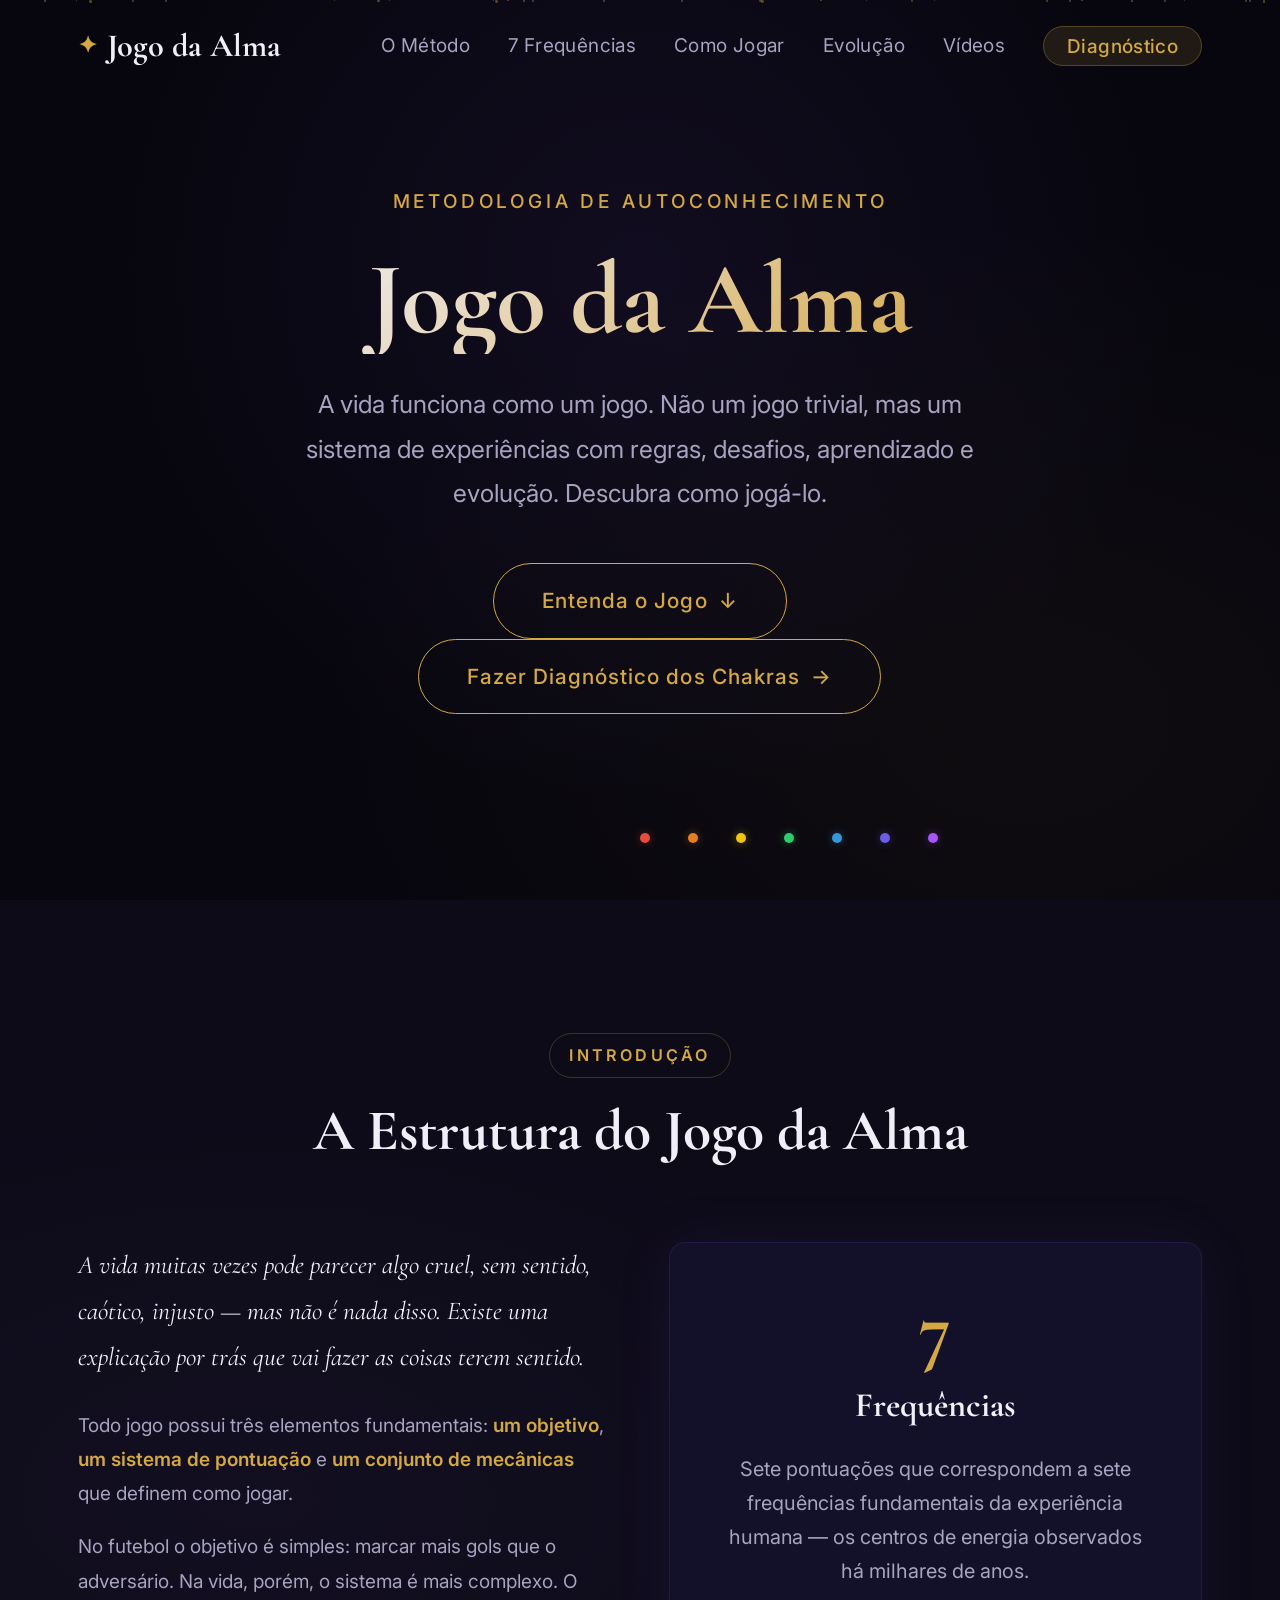
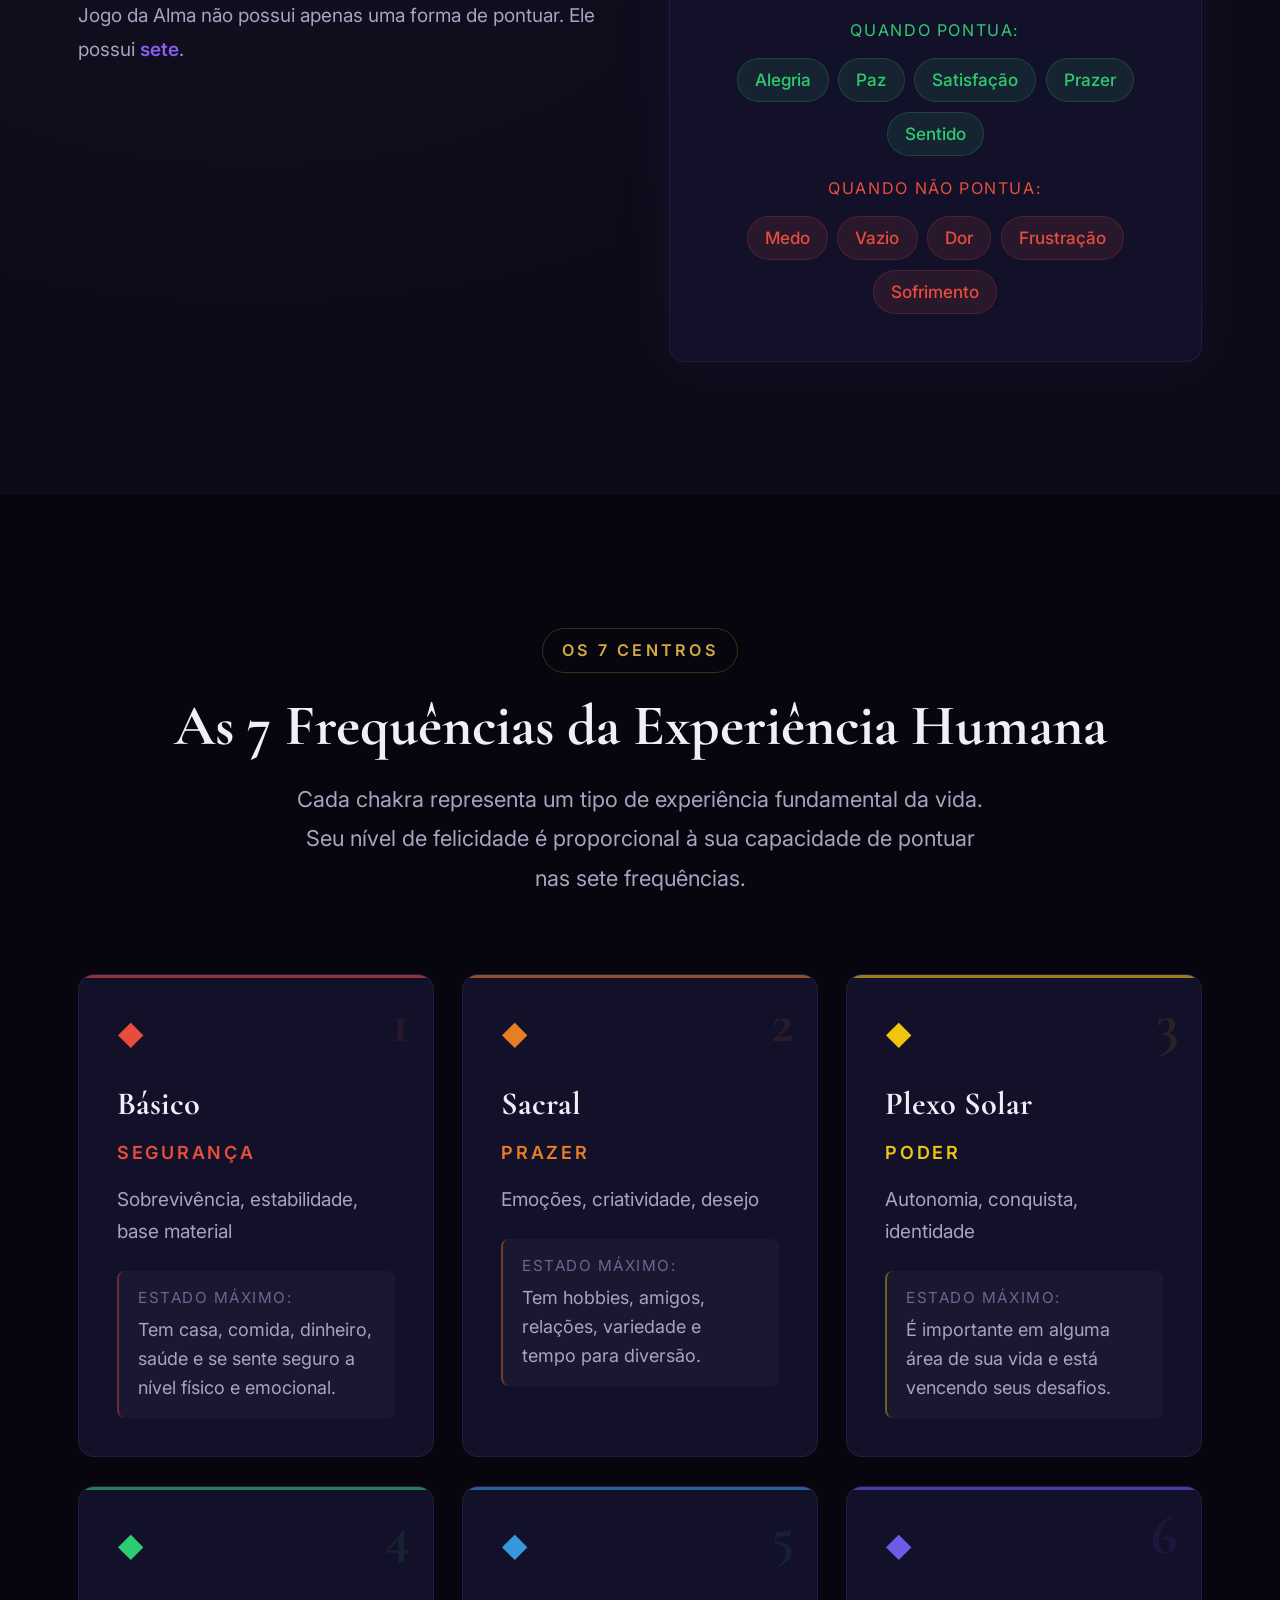
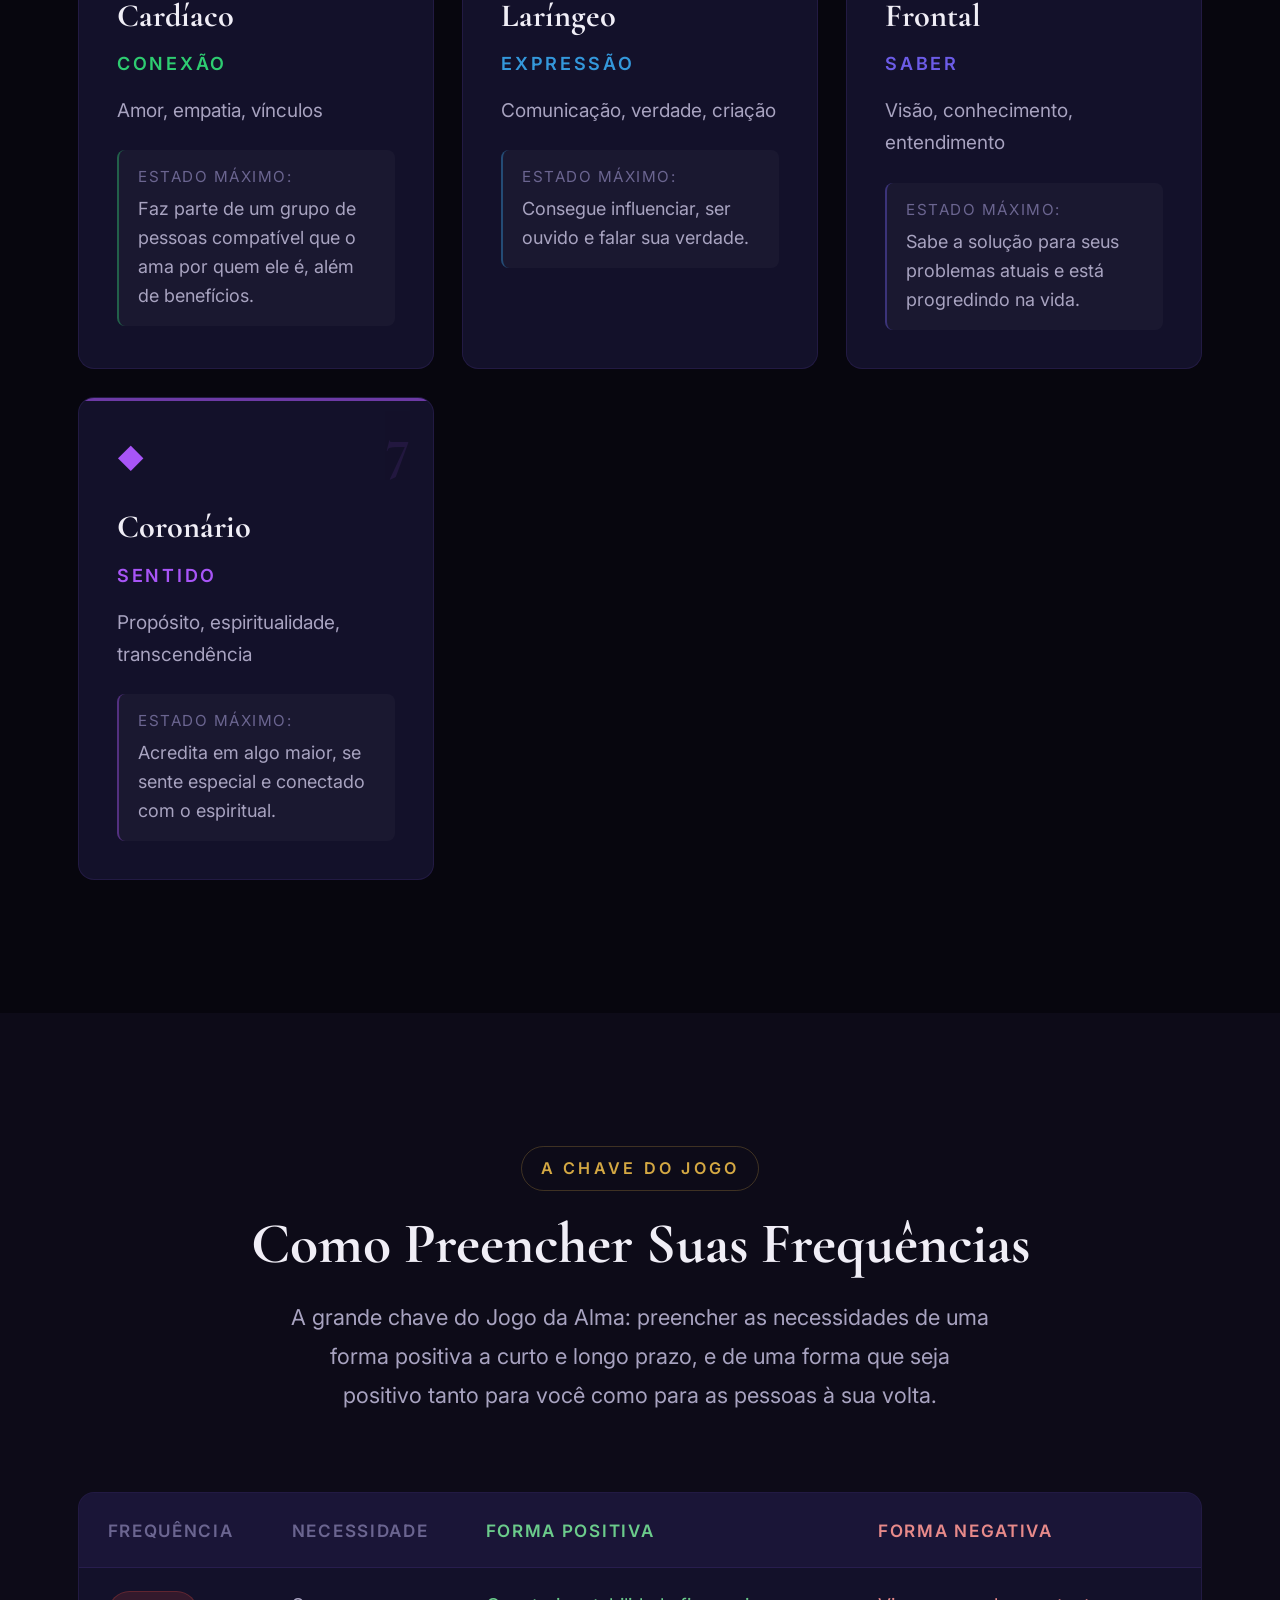
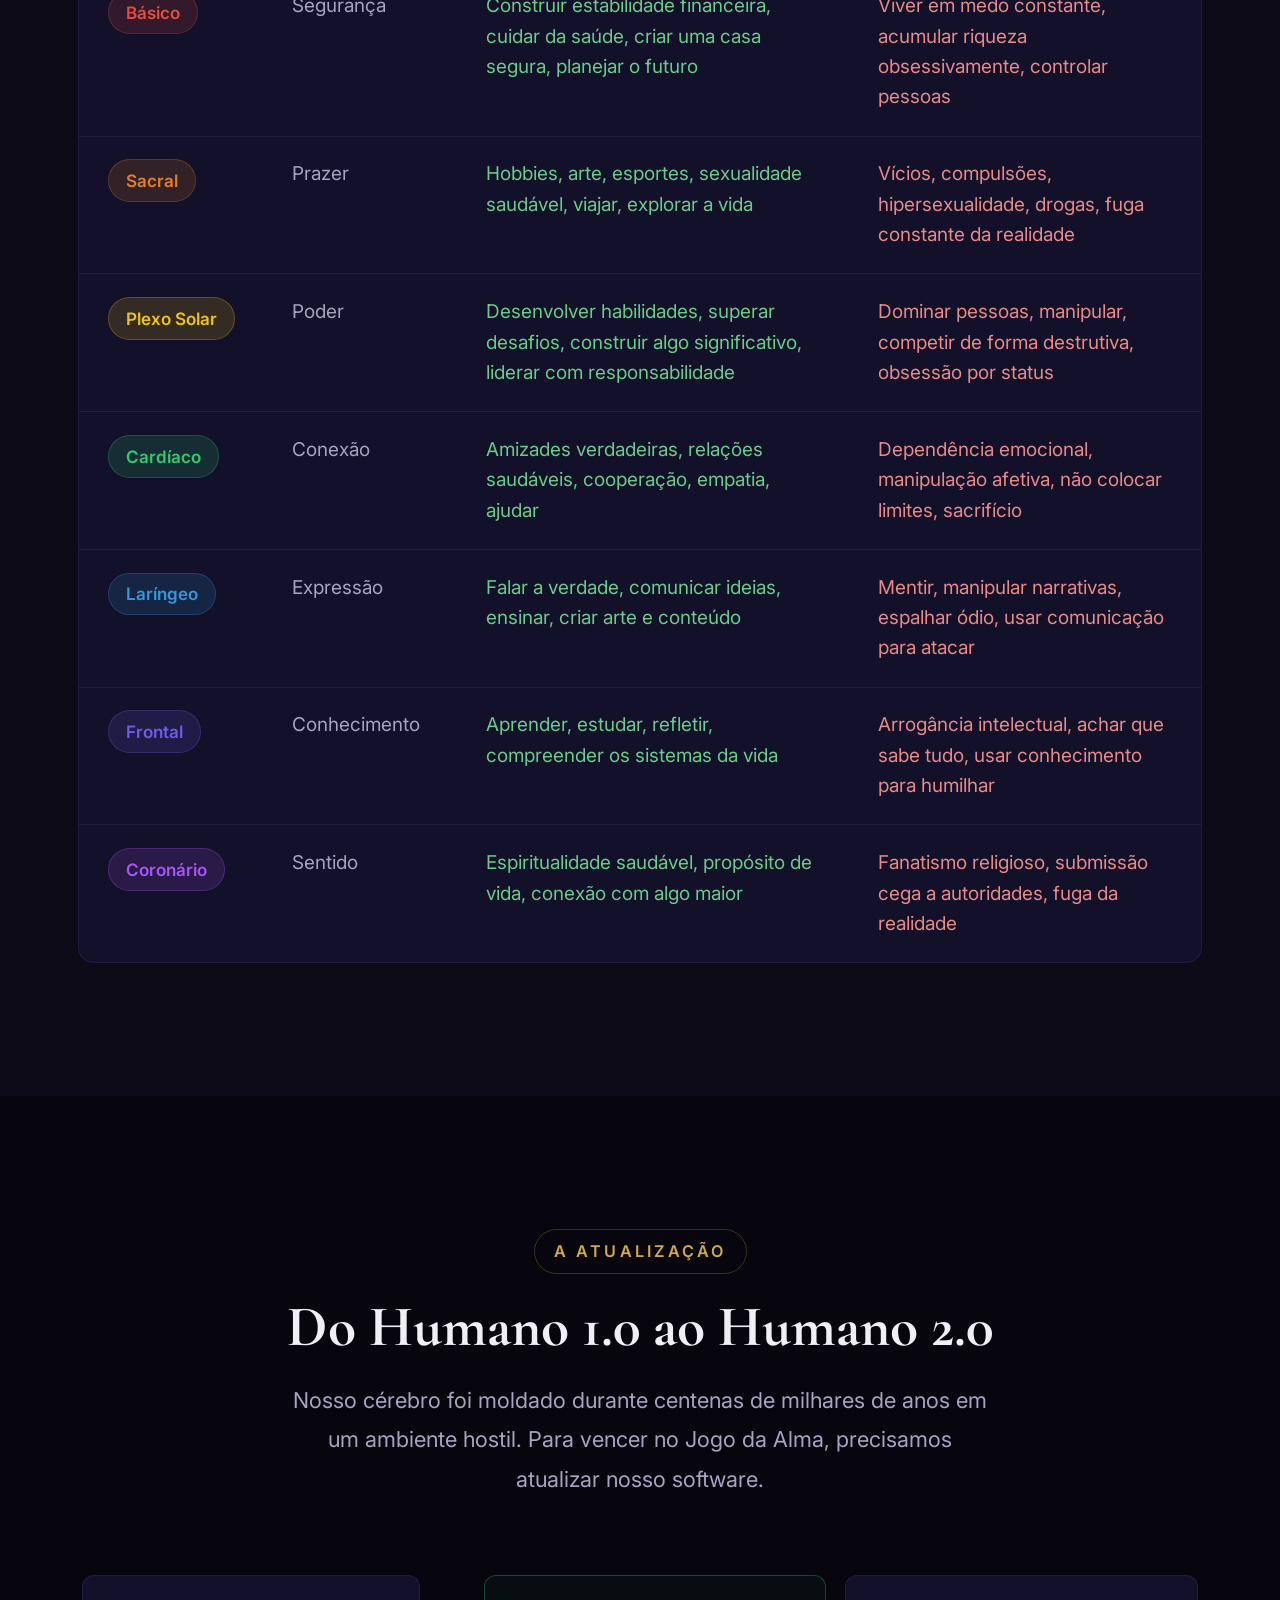
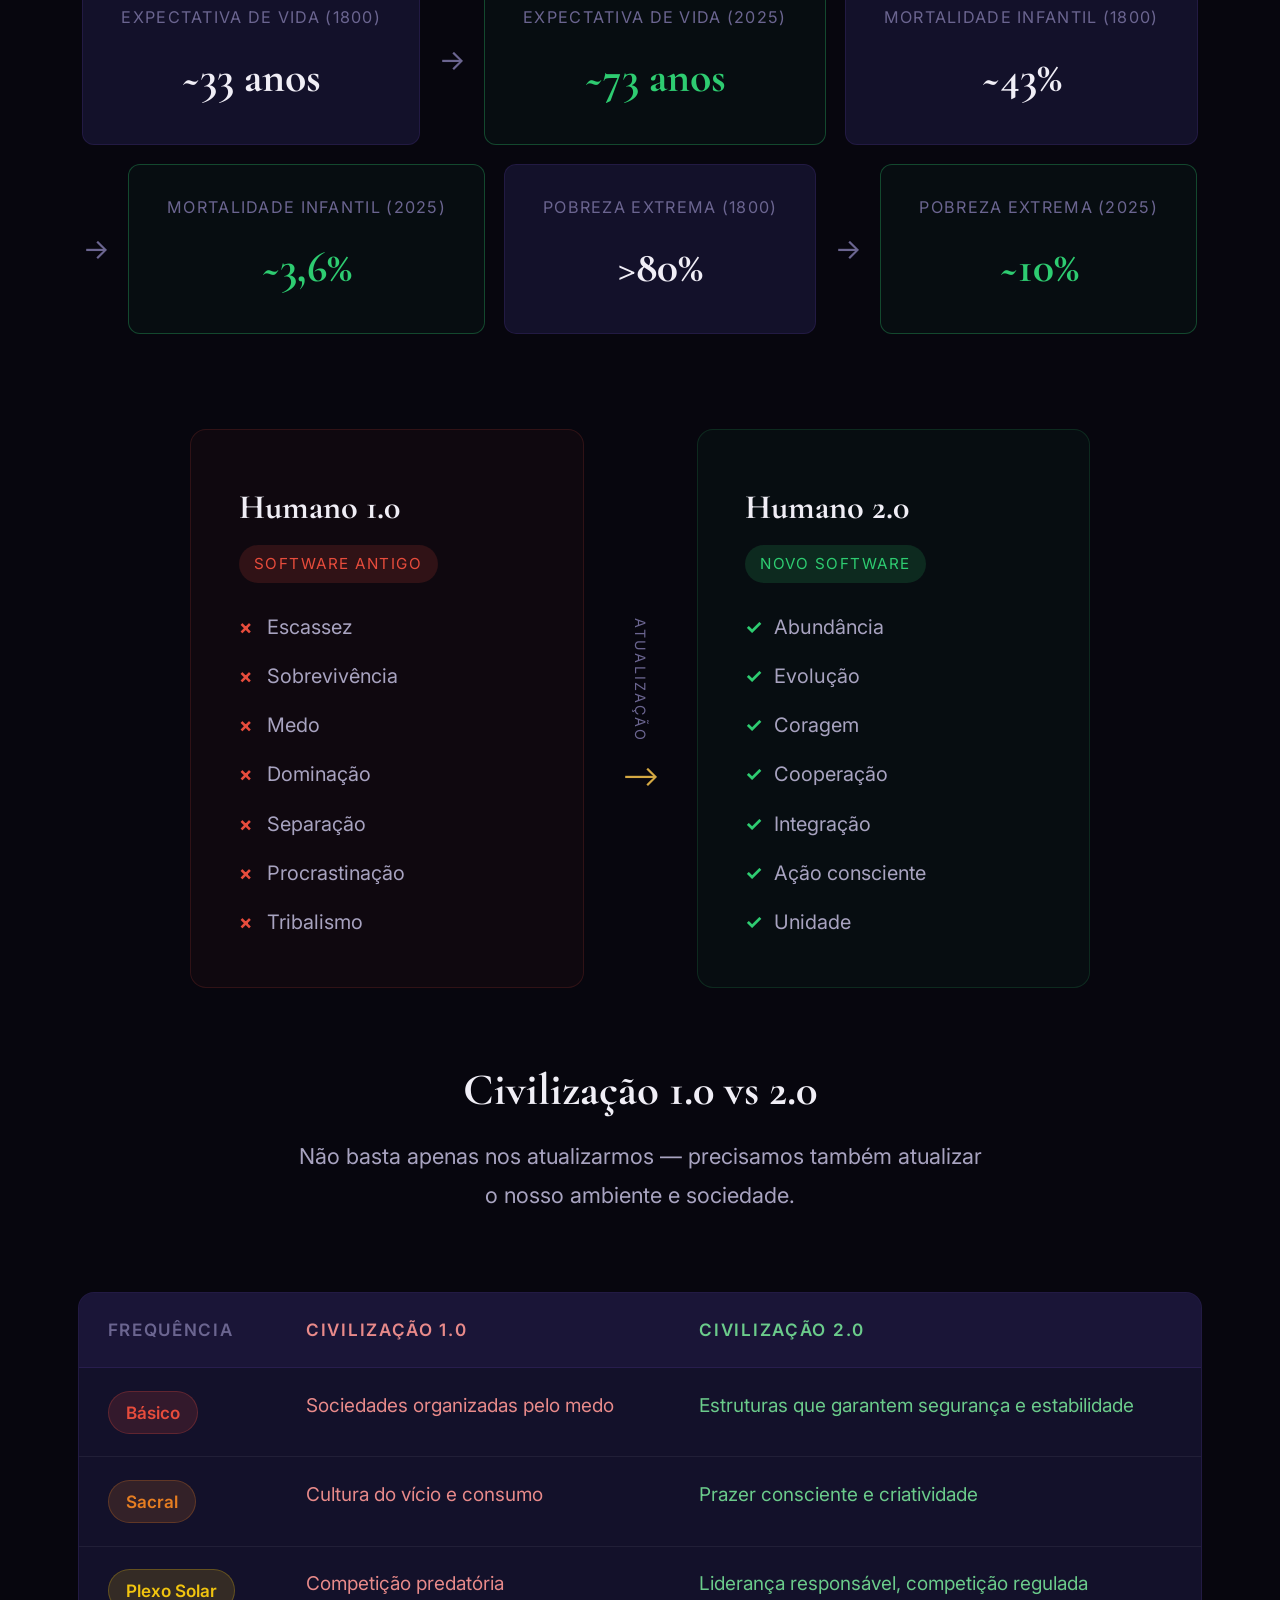
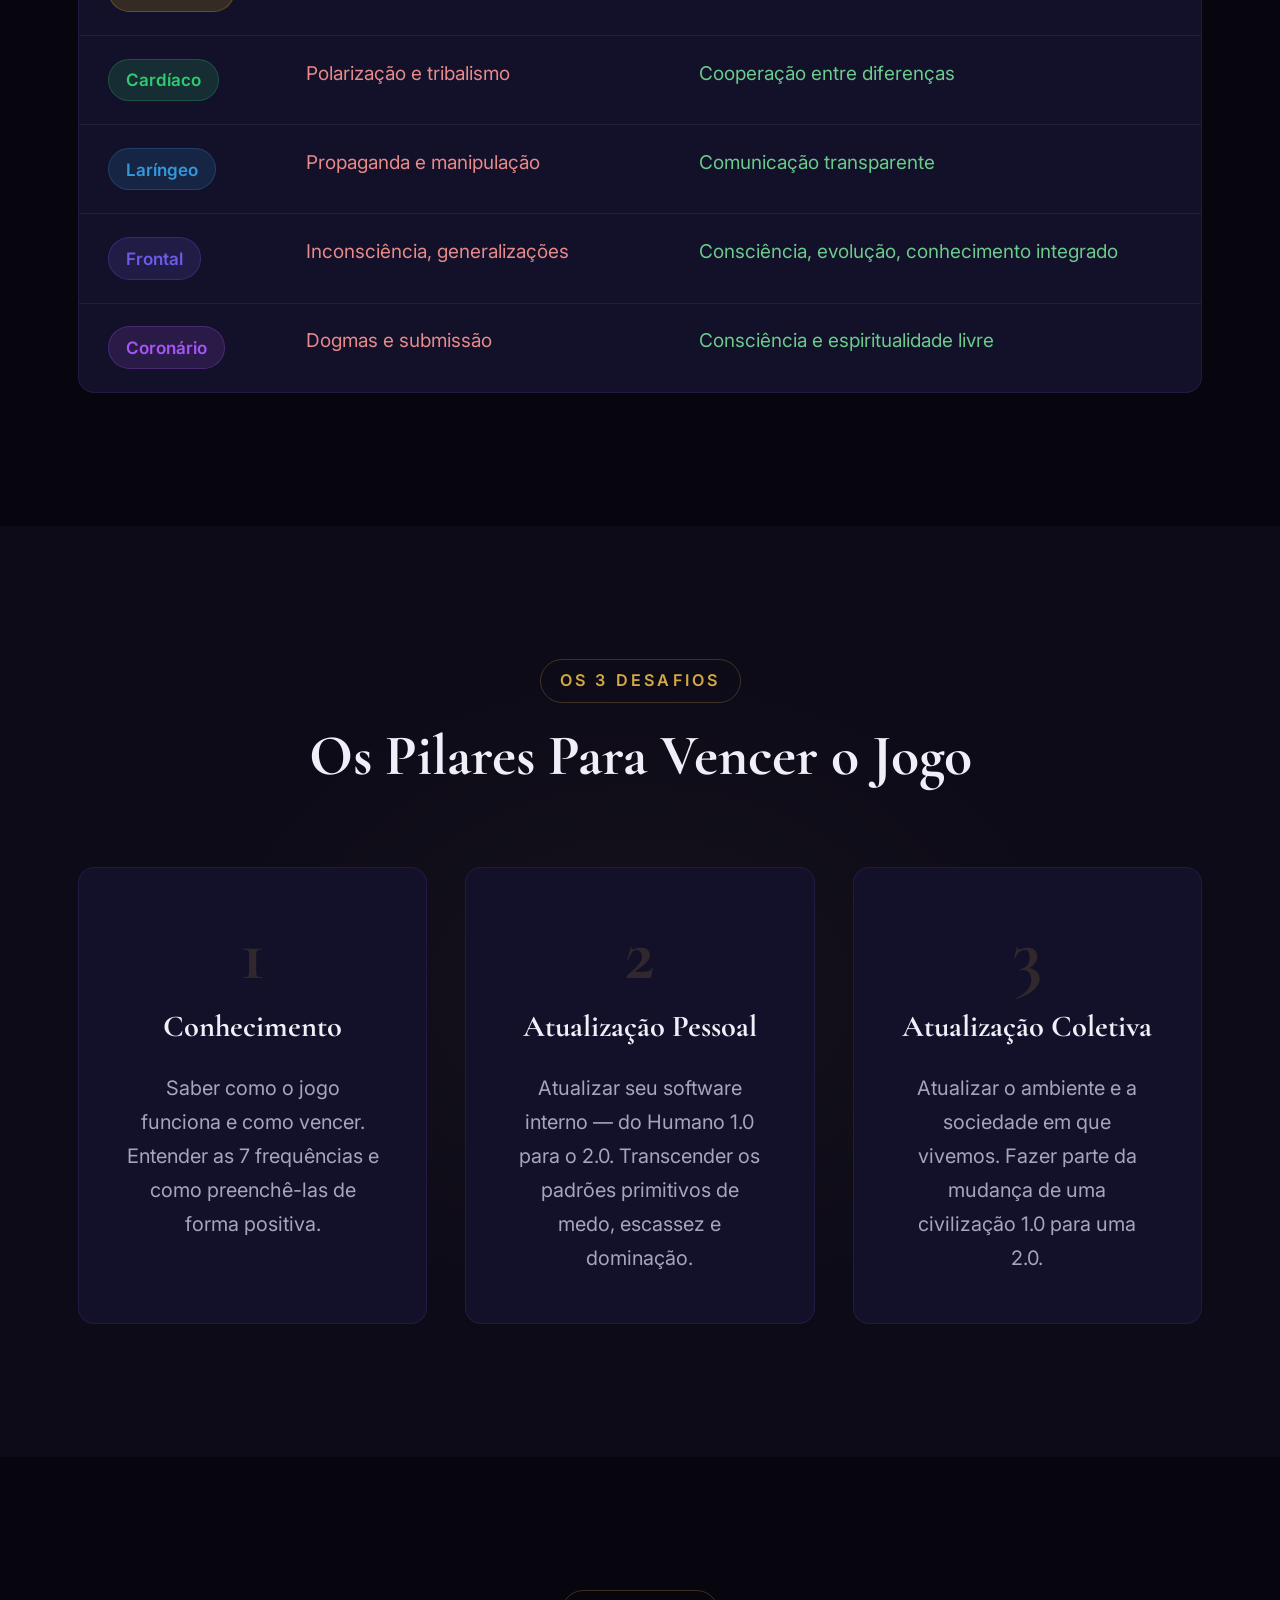
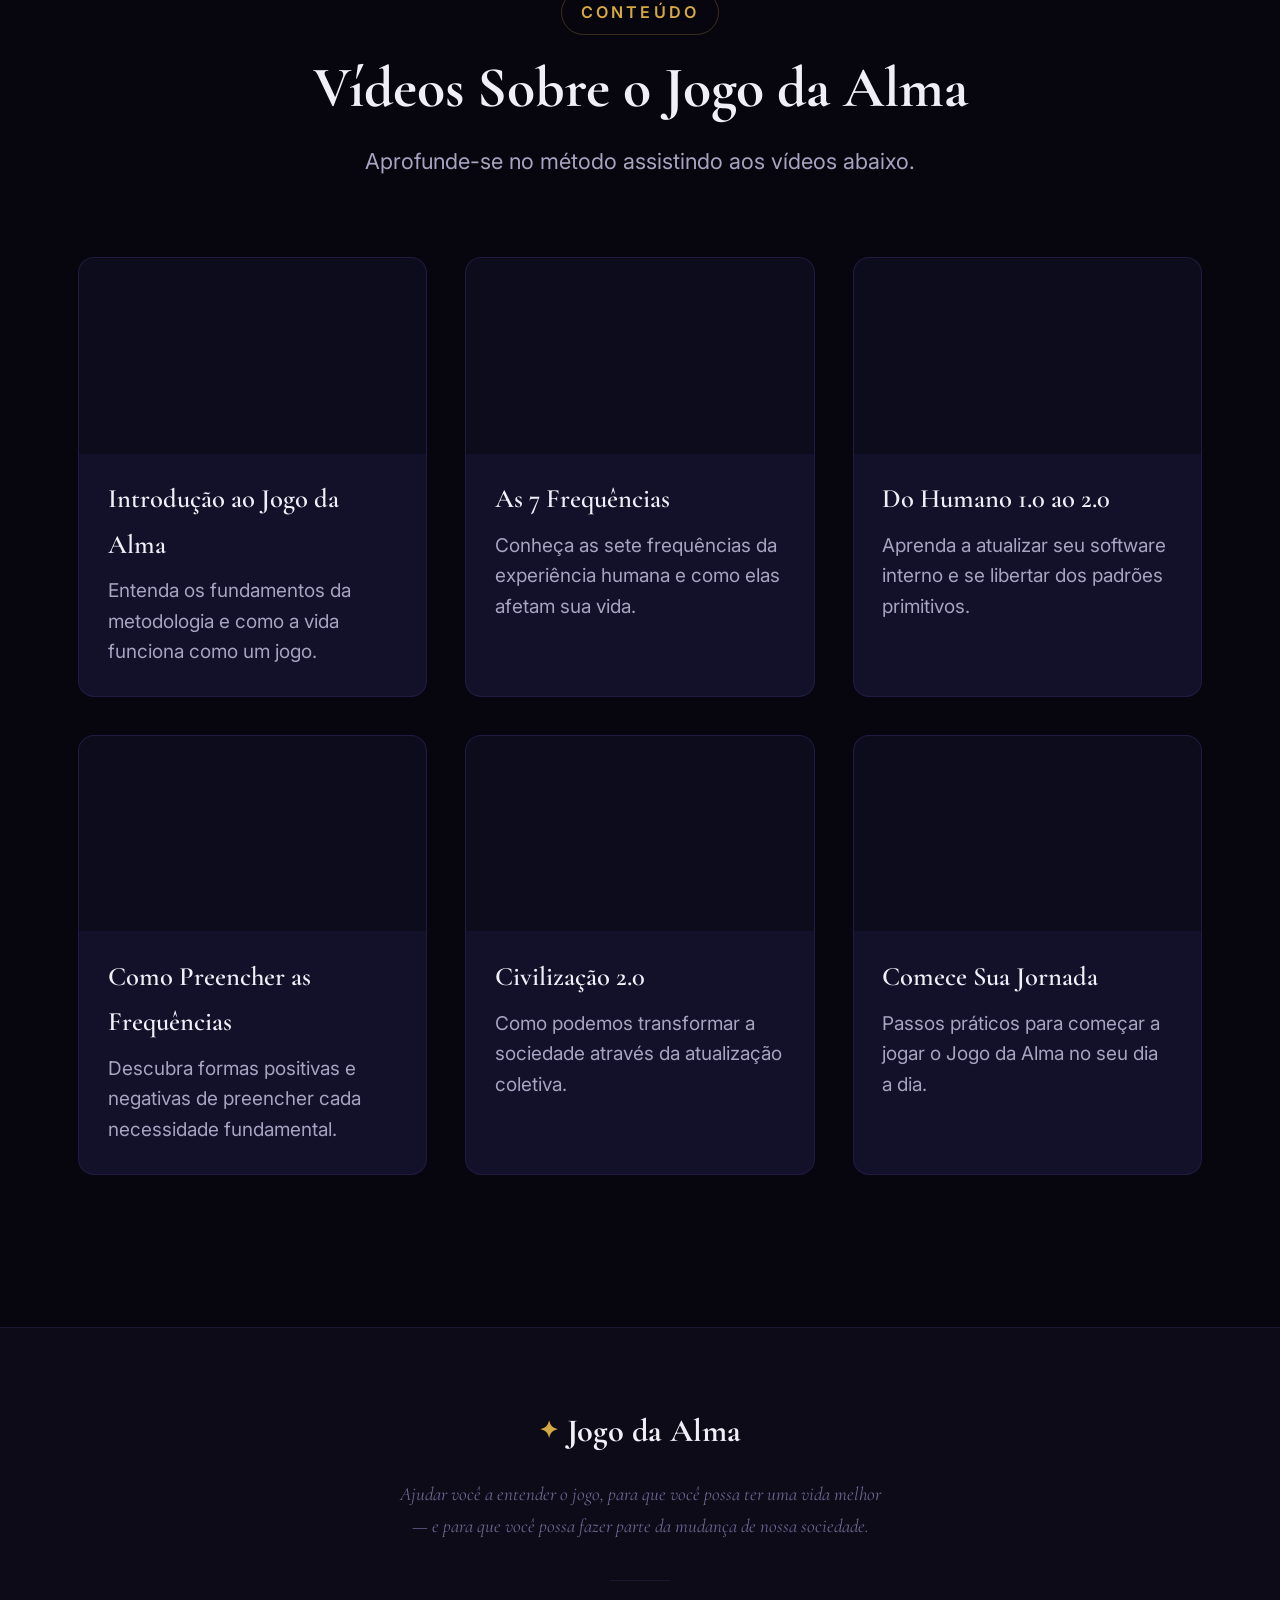
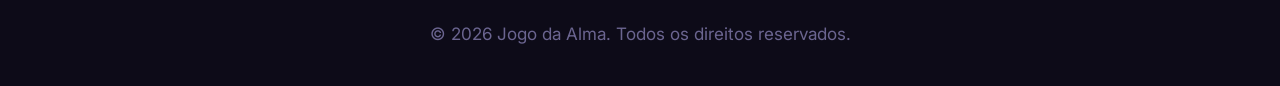
==== commit a43ae1b1: "Add chakra diagnostic questionnaire with gamification and PDF export Made-with: Cursor" ====
--- a/index.html
+++ b/index.html
@@ -25,6 +25,7 @@
                 <li><a href="#preenchimento">Como Jogar</a></li>
                 <li><a href="#evolucao">Evolução</a></li>
                 <li><a href="#videos">Vídeos</a></li>
+                <li><a href="questionario.html" class="nav-cta">Diagnóstico</a></li>
             </ul>
         </div>
     </nav>
@@ -36,6 +37,7 @@
             <h1 class="hero-title">Jogo da Alma</h1>
             <p class="hero-description">A vida funciona como um jogo. Não um jogo trivial, mas um sistema de experiências com regras, desafios, aprendizado e evolução. Descubra como jogá-lo.</p>
             <a href="#oque" class="hero-cta">Entenda o Jogo <span>↓</span></a>
+            <a href="questionario.html" class="hero-cta hero-cta-secondary">Fazer Diagnóstico dos Chakras <span>→</span></a>
         </div>
         <div class="hero-chakra-strip">
             <div class="chakra-dot" style="--color: #e74c3c" data-label="Segurança"></div>
--- a/styles.css
+++ b/styles.css
@@ -27,7 +27,7 @@
 
 html {
     scroll-behavior: smooth;
-    font-size: 16px;
+    font-size: 19px;
 }
 
 body {
@@ -78,7 +78,7 @@
 
 .nav-logo {
     font-family: var(--font-heading);
-    font-size: 1.5rem;
+    font-size: 1.7rem;
     font-weight: 700;
     color: var(--text-primary);
     text-decoration: none;
@@ -101,7 +101,7 @@
 .nav-links a {
     color: var(--text-secondary);
     text-decoration: none;
-    font-size: 0.9rem;
+    font-size: 1rem;
     font-weight: 400;
     letter-spacing: 0.02em;
     transition: color 0.3s ease;
@@ -125,6 +125,34 @@
 
 .nav-links a:hover::after {
     width: 100%;
+}
+
+.nav-cta {
+    background: rgba(212, 168, 67, 0.12);
+    border: 1px solid rgba(212, 168, 67, 0.3) !important;
+    padding: 0.4rem 1.2rem;
+    border-radius: 100px;
+    color: var(--accent-gold) !important;
+    font-weight: 500 !important;
+    transition: all 0.3s ease;
+}
+
+.nav-cta:hover {
+    background: var(--accent-gold) !important;
+    color: var(--bg-primary) !important;
+}
+
+.hero-cta-secondary {
+    background: transparent;
+    border-color: var(--accent-purple);
+    color: var(--accent-purple);
+    margin-left: 1rem;
+}
+
+.hero-cta-secondary:hover {
+    background: var(--accent-purple);
+    color: var(--text-primary);
+    box-shadow: 0 0 30px rgba(139, 92, 246, 0.25);
 }
 
 .nav-toggle {
@@ -204,7 +232,7 @@
 
 .hero-subtitle {
     font-family: var(--font-body);
-    font-size: 0.85rem;
+    font-size: 1rem;
     font-weight: 500;
     letter-spacing: 0.2em;
     text-transform: uppercase;
@@ -235,7 +263,7 @@
 }
 
 .hero-description {
-    font-size: 1.15rem;
+    font-size: 1.3rem;
     color: var(--text-secondary);
     line-height: 1.8;
     margin-bottom: 2.5rem;
@@ -247,11 +275,11 @@
     display: inline-flex;
     align-items: center;
     gap: 0.6rem;
-    padding: 0.9rem 2.2rem;
+    padding: 1rem 2.5rem;
     border: 1px solid var(--accent-gold);
     color: var(--accent-gold);
     text-decoration: none;
-    font-size: 0.95rem;
+    font-size: 1.1rem;
     font-weight: 500;
     letter-spacing: 0.05em;
     border-radius: 100px;
@@ -347,7 +375,7 @@
 
 .section-tag {
     display: inline-block;
-    font-size: 0.75rem;
+    font-size: 0.85rem;
     font-weight: 600;
     letter-spacing: 0.2em;
     text-transform: uppercase;
@@ -360,7 +388,7 @@
 
 .section-header h2 {
     font-family: var(--font-heading);
-    font-size: clamp(2rem, 4vw, 3rem);
+    font-size: clamp(2.2rem, 4.5vw, 3.4rem);
     font-weight: 700;
     margin-bottom: 1rem;
     line-height: 1.2;
@@ -368,7 +396,7 @@
 
 .section-header h3 {
     font-family: var(--font-heading);
-    font-size: clamp(1.6rem, 3vw, 2.2rem);
+    font-size: clamp(1.8rem, 3.5vw, 2.5rem);
     font-weight: 700;
     margin-bottom: 1rem;
     line-height: 1.2;
@@ -376,8 +404,8 @@
 
 .section-desc {
     color: var(--text-secondary);
-    font-size: 1.05rem;
-    max-width: 650px;
+    font-size: 1.15rem;
+    max-width: 700px;
     margin: 0 auto;
     line-height: 1.8;
 }
@@ -410,7 +438,7 @@
 }
 
 .intro-text .lead {
-    font-size: 1.2rem;
+    font-size: 1.35rem;
     color: var(--text-primary);
     margin-bottom: 1.5rem;
     line-height: 1.8;
@@ -456,13 +484,13 @@
 
 .intro-card h3 {
     font-family: var(--font-heading);
-    font-size: 1.6rem;
+    font-size: 1.8rem;
     margin-bottom: 1rem;
 }
 
 .intro-card p {
     color: var(--text-secondary);
-    font-size: 0.95rem;
+    font-size: 1.05rem;
     margin-bottom: 1.5rem;
 }
 
@@ -482,7 +510,7 @@
 
 .emotion-label {
     width: 100%;
-    font-size: 0.75rem;
+    font-size: 0.85rem;
     text-transform: uppercase;
     letter-spacing: 0.1em;
     margin-bottom: 0.2rem;
@@ -497,9 +525,9 @@
 }
 
 .emotion-group span:not(.emotion-label) {
-    padding: 0.3rem 0.8rem;
+    padding: 0.35rem 0.9rem;
     border-radius: 100px;
-    font-size: 0.8rem;
+    font-size: 0.9rem;
     font-weight: 500;
 }
 
@@ -581,14 +609,14 @@
 
 .freq-card h3 {
     font-family: var(--font-heading);
-    font-size: 1.5rem;
+    font-size: 1.7rem;
     font-weight: 700;
     margin-bottom: 0.3rem;
 }
 
 .freq-theme {
     color: var(--accent);
-    font-size: 0.85rem;
+    font-size: 0.95rem;
     font-weight: 600;
     text-transform: uppercase;
     letter-spacing: 0.15em;
@@ -597,7 +625,7 @@
 
 .freq-desc {
     color: var(--text-secondary);
-    font-size: 0.9rem;
+    font-size: 1rem;
     margin-bottom: 1.2rem;
 }
 
@@ -605,7 +633,7 @@
     background: rgba(255, 255, 255, 0.03);
     border-radius: 8px;
     padding: 0.8rem 1rem;
-    font-size: 0.85rem;
+    font-size: 0.95rem;
     color: var(--text-secondary);
     line-height: 1.6;
     border-left: 2px solid color-mix(in srgb, var(--accent) 40%, transparent);
@@ -613,7 +641,7 @@
 
 .freq-max-label {
     display: block;
-    font-size: 0.7rem;
+    font-size: 0.8rem;
     text-transform: uppercase;
     letter-spacing: 0.1em;
     color: var(--text-muted);
@@ -638,7 +666,7 @@
 .jogo-table {
     width: 100%;
     border-collapse: collapse;
-    font-size: 0.9rem;
+    font-size: 1rem;
 }
 
 .jogo-table thead {
@@ -649,7 +677,7 @@
     padding: 1.2rem 1.5rem;
     text-align: left;
     font-weight: 600;
-    font-size: 0.8rem;
+    font-size: 0.9rem;
     text-transform: uppercase;
     letter-spacing: 0.1em;
     color: var(--text-muted);
@@ -682,9 +710,9 @@
 
 .freq-badge {
     display: inline-block;
-    padding: 0.3rem 0.8rem;
+    padding: 0.35rem 0.9rem;
     border-radius: 100px;
-    font-size: 0.8rem;
+    font-size: 0.9rem;
     font-weight: 600;
     background: color-mix(in srgb, var(--accent) 15%, transparent);
     color: var(--accent);
@@ -725,7 +753,7 @@
 
 .stat-label {
     display: block;
-    font-size: 0.75rem;
+    font-size: 0.85rem;
     color: var(--text-muted);
     text-transform: uppercase;
     letter-spacing: 0.08em;
@@ -735,7 +763,7 @@
 .stat-value {
     display: block;
     font-family: var(--font-heading);
-    font-size: 2rem;
+    font-size: 2.3rem;
     font-weight: 700;
     color: var(--text-primary);
 }
@@ -785,12 +813,12 @@
 
 .versao-header h3 {
     font-family: var(--font-heading);
-    font-size: 1.6rem;
+    font-size: 1.8rem;
     font-weight: 700;
 }
 
 .versao-tag {
-    font-size: 0.7rem;
+    font-size: 0.8rem;
     text-transform: uppercase;
     letter-spacing: 0.1em;
     padding: 0.3rem 0.8rem;
@@ -815,7 +843,7 @@
 }
 
 .versao-card li {
-    font-size: 0.95rem;
+    font-size: 1.05rem;
     color: var(--text-secondary);
     padding-left: 1.5rem;
     position: relative;
@@ -908,14 +936,14 @@
 
 .desafio-card h3 {
     font-family: var(--font-heading);
-    font-size: 1.4rem;
+    font-size: 1.6rem;
     font-weight: 700;
     margin-bottom: 1rem;
 }
 
 .desafio-card p {
     color: var(--text-secondary);
-    font-size: 0.95rem;
+    font-size: 1.05rem;
     line-height: 1.7;
 }
 
@@ -966,14 +994,14 @@
 
 .video-card h4 {
     font-family: var(--font-heading);
-    font-size: 1.2rem;
+    font-size: 1.4rem;
     font-weight: 600;
     padding: 1.2rem 1.5rem 0.5rem;
 }
 
 .video-card p {
     color: var(--text-secondary);
-    font-size: 0.9rem;
+    font-size: 1rem;
     padding: 0 1.5rem 1.5rem;
     line-height: 1.6;
 }
@@ -997,14 +1025,14 @@
     align-items: center;
     gap: 0.5rem;
     font-family: var(--font-heading);
-    font-size: 1.5rem;
+    font-size: 1.7rem;
     font-weight: 700;
     margin-bottom: 1rem;
 }
 
 .footer-tagline {
     color: var(--text-muted);
-    font-size: 0.9rem;
+    font-size: 1rem;
     max-width: 500px;
     margin: 0 auto;
     line-height: 1.7;
@@ -1021,7 +1049,7 @@
 
 .footer-copy {
     color: var(--text-muted);
-    font-size: 0.8rem;
+    font-size: 0.9rem;
 }
 
 /* ============================================
@@ -1104,7 +1132,7 @@
     .jogo-table th,
     .jogo-table td {
         padding: 0.8rem 1rem;
-        font-size: 0.82rem;
+        font-size: 0.9rem;
     }
 }
 
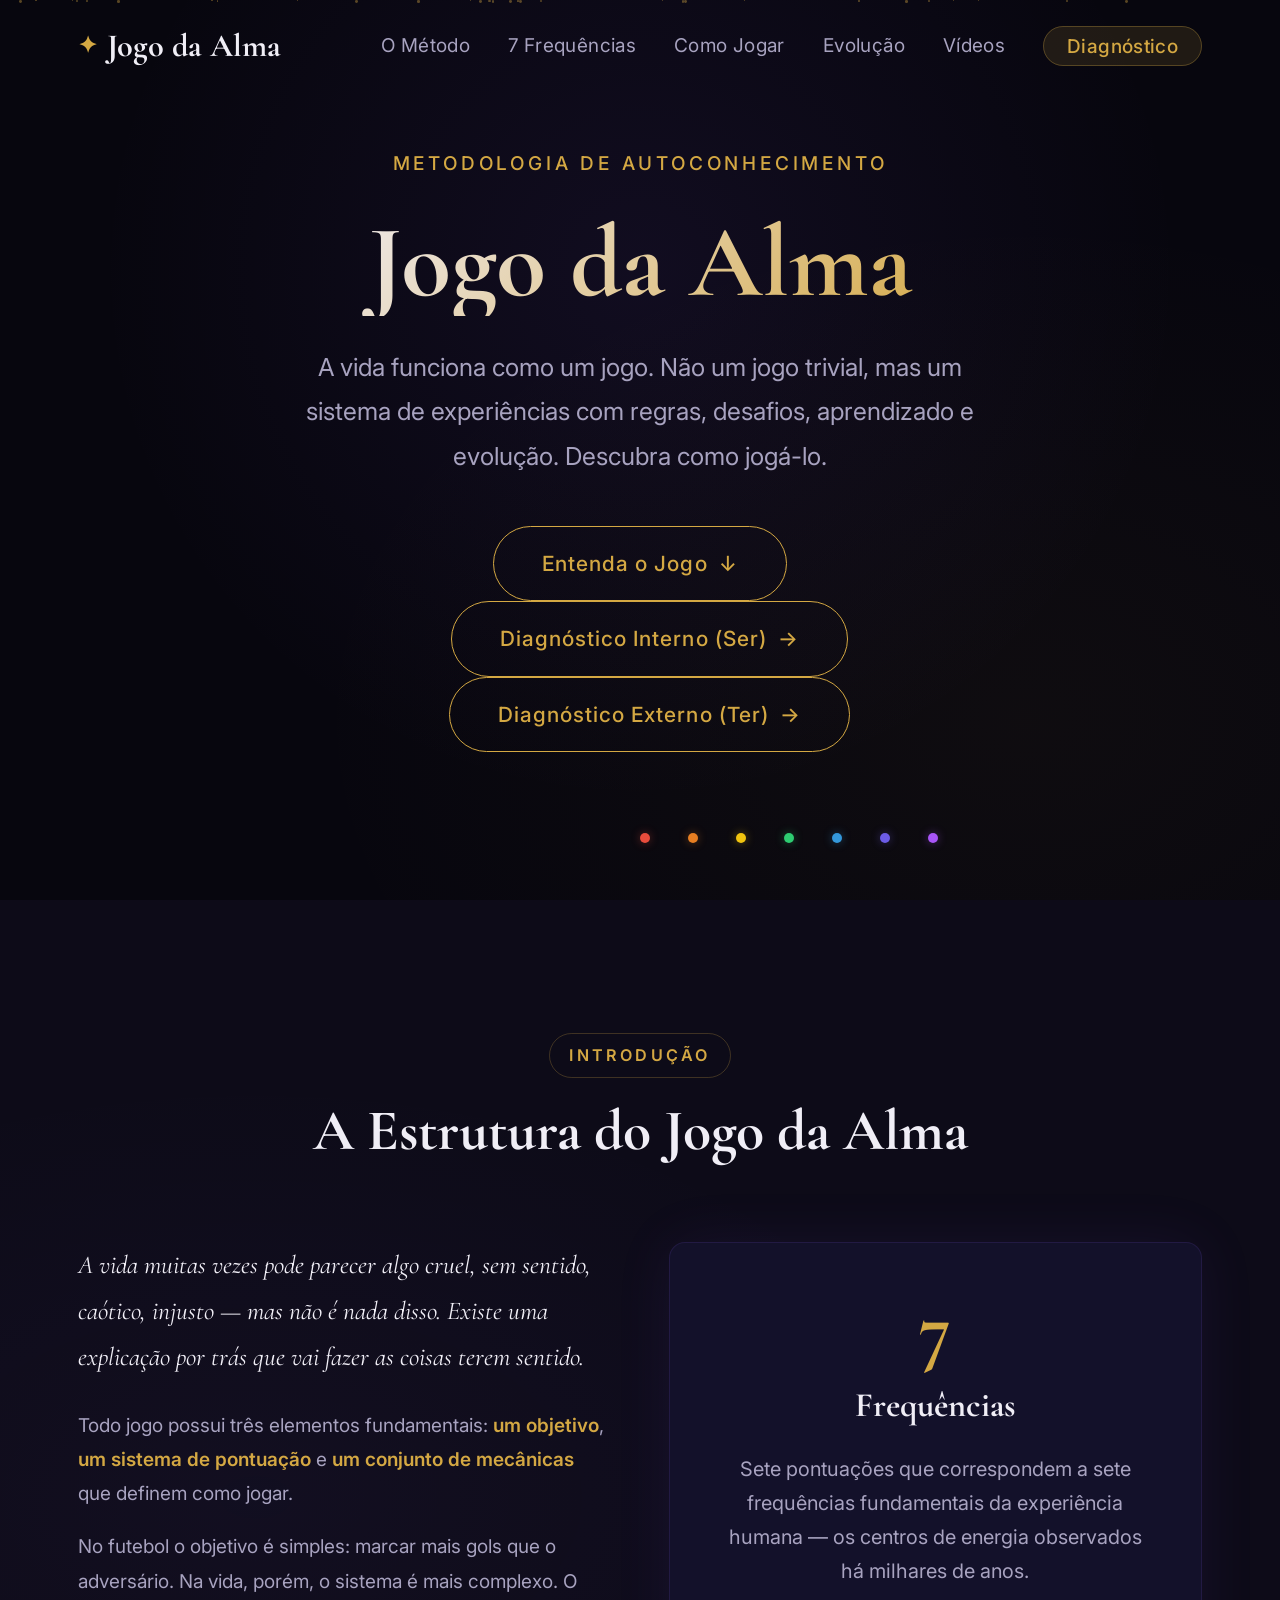
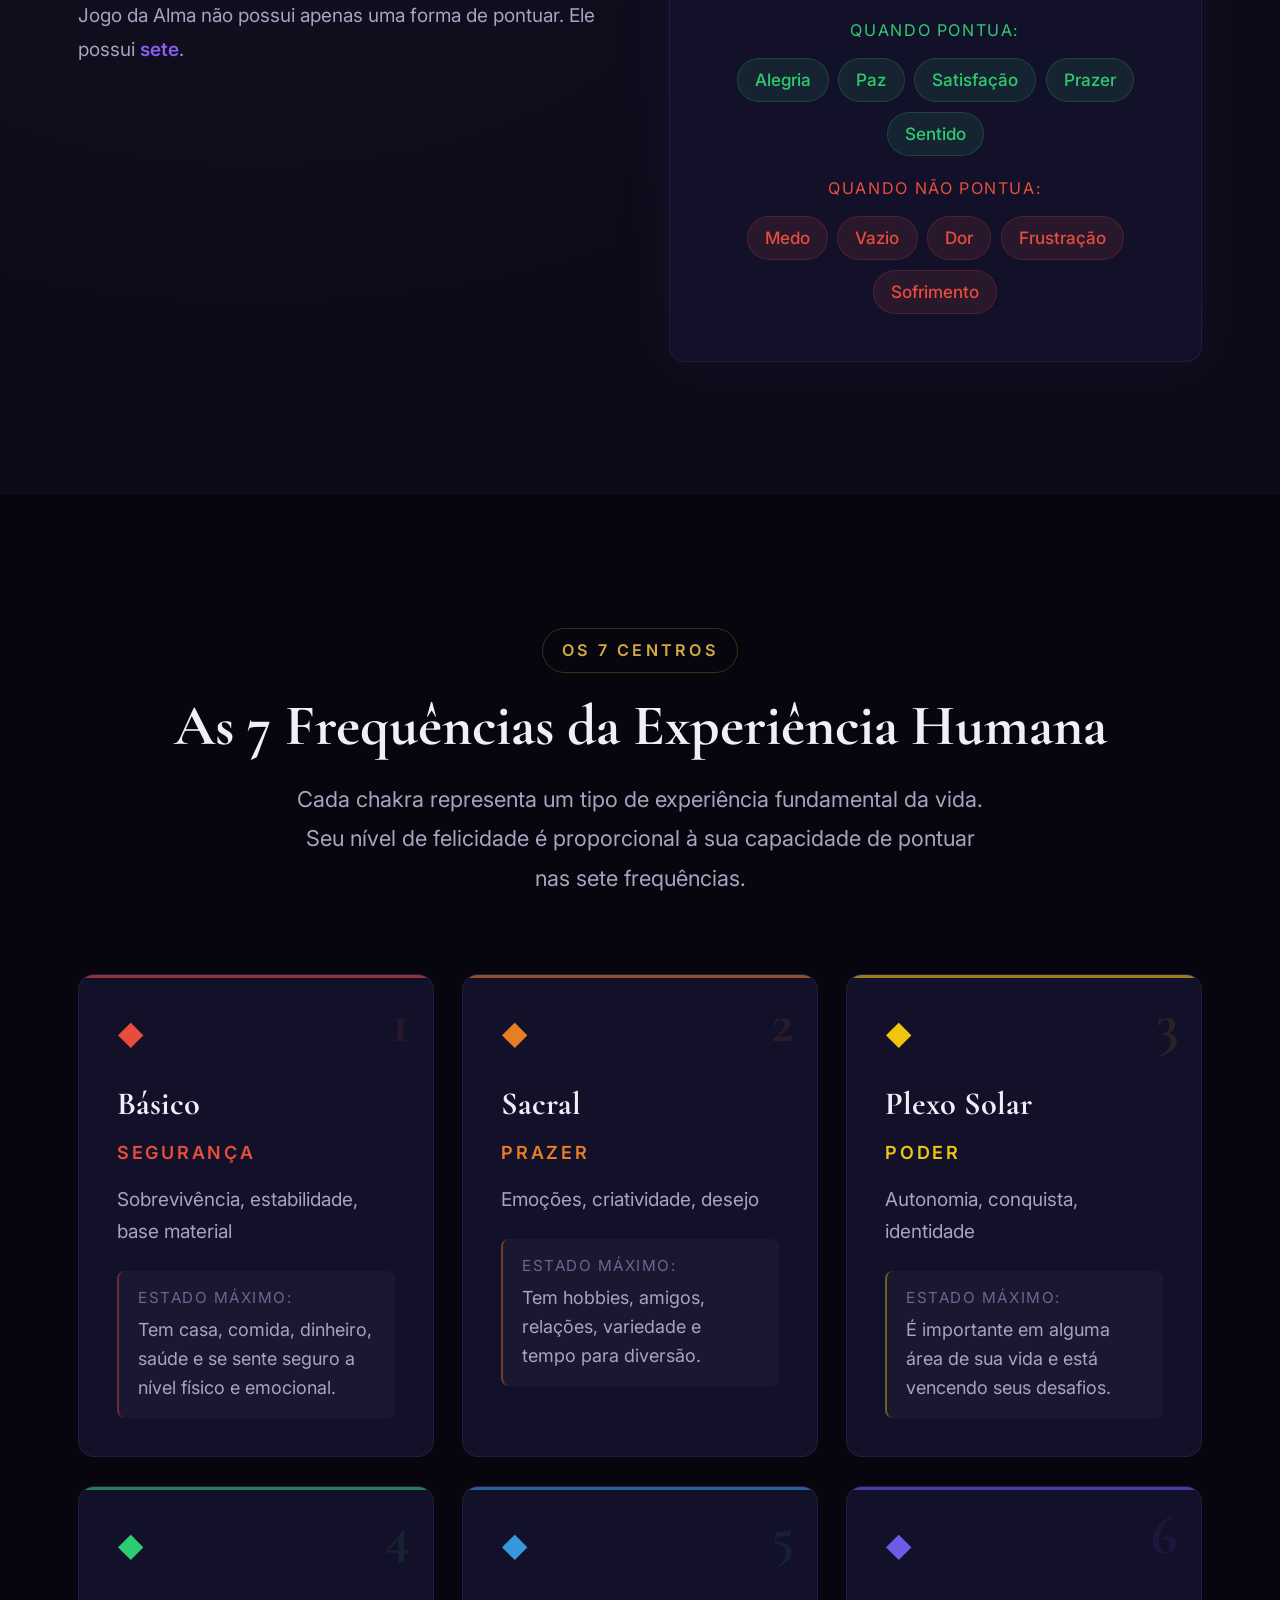
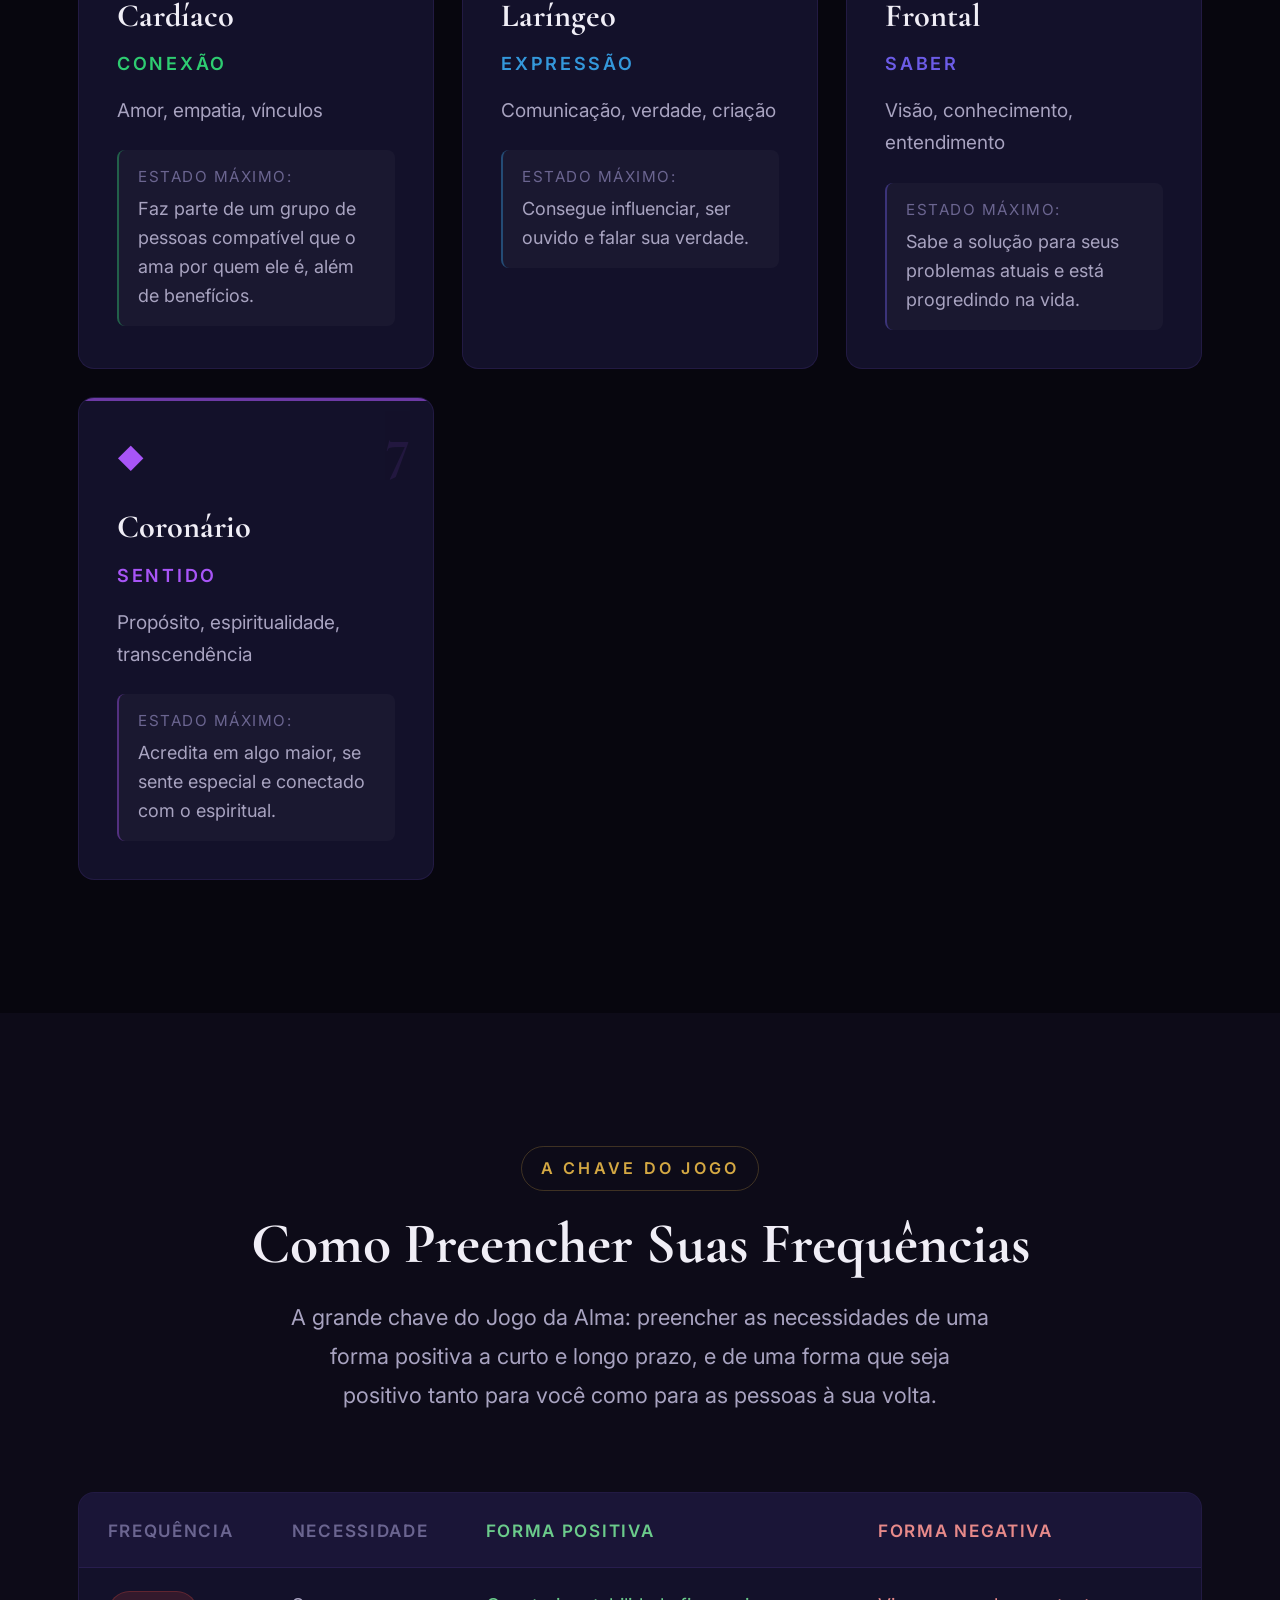
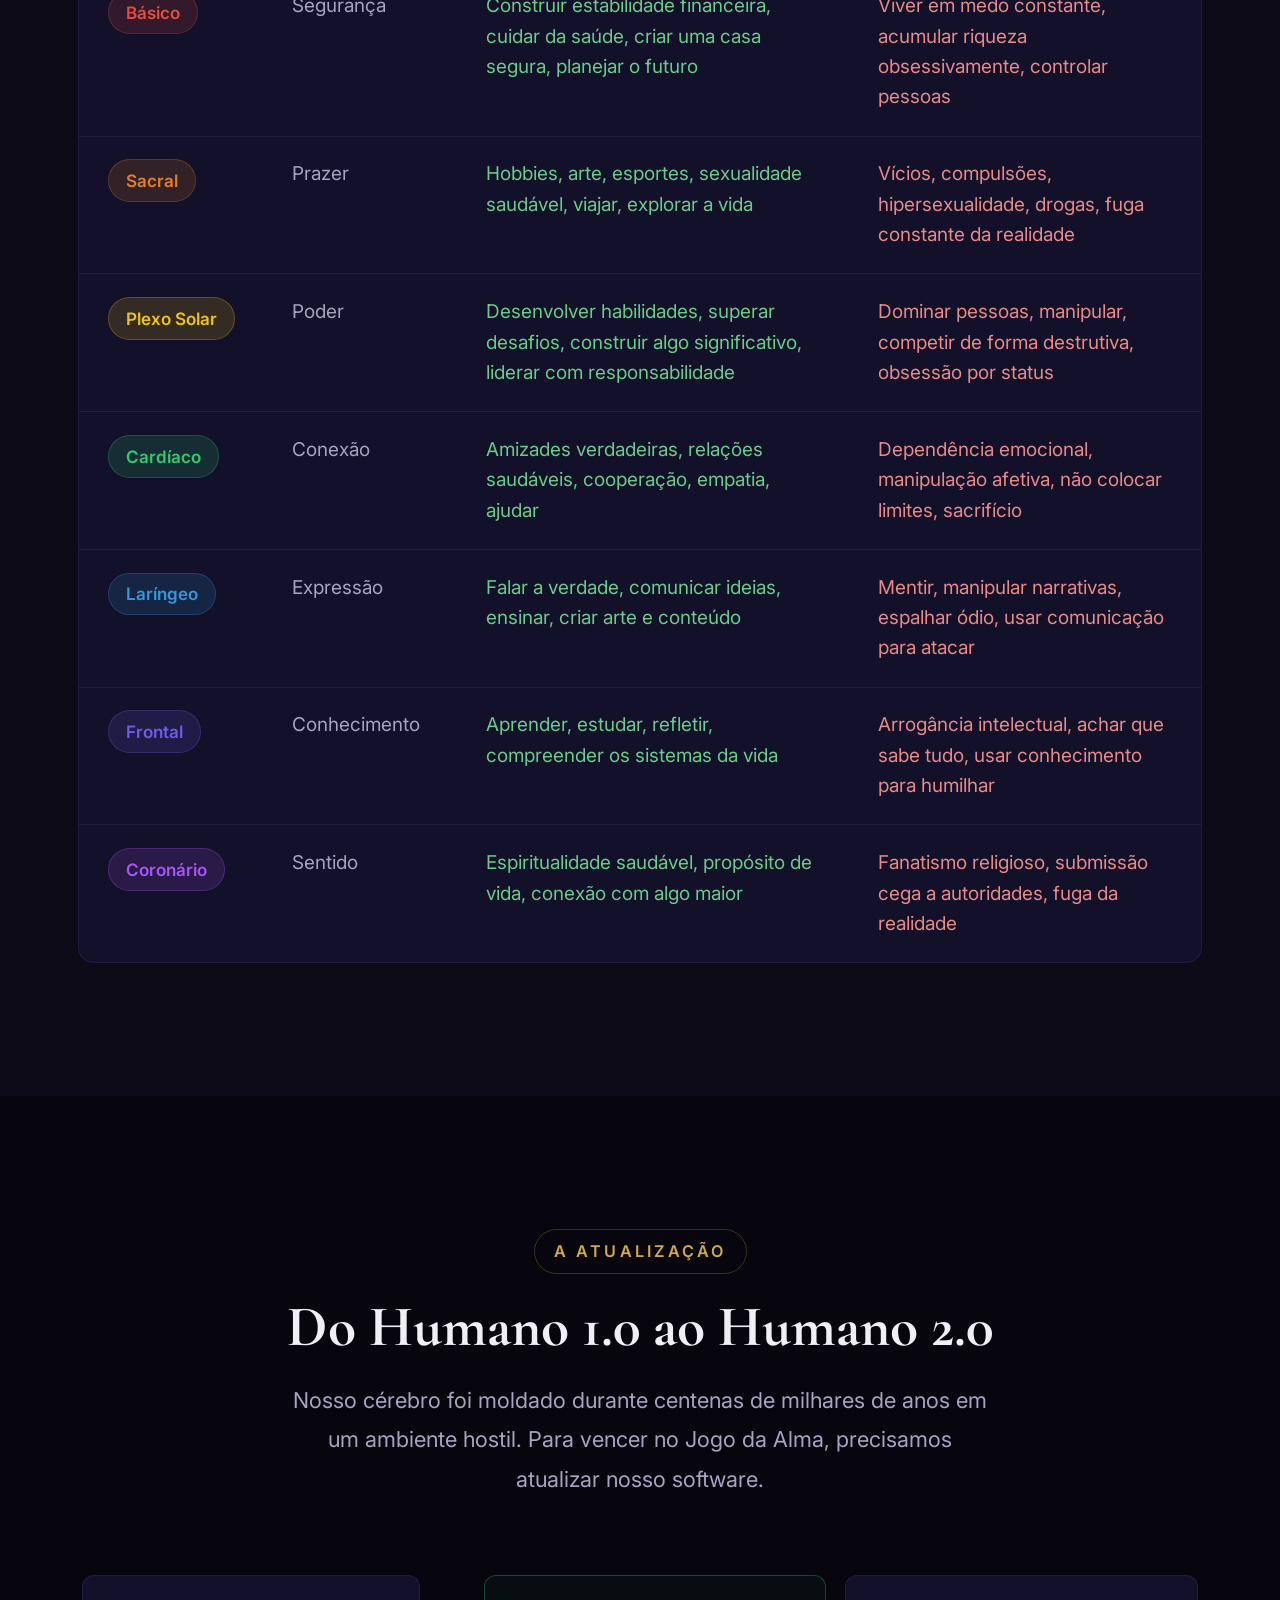
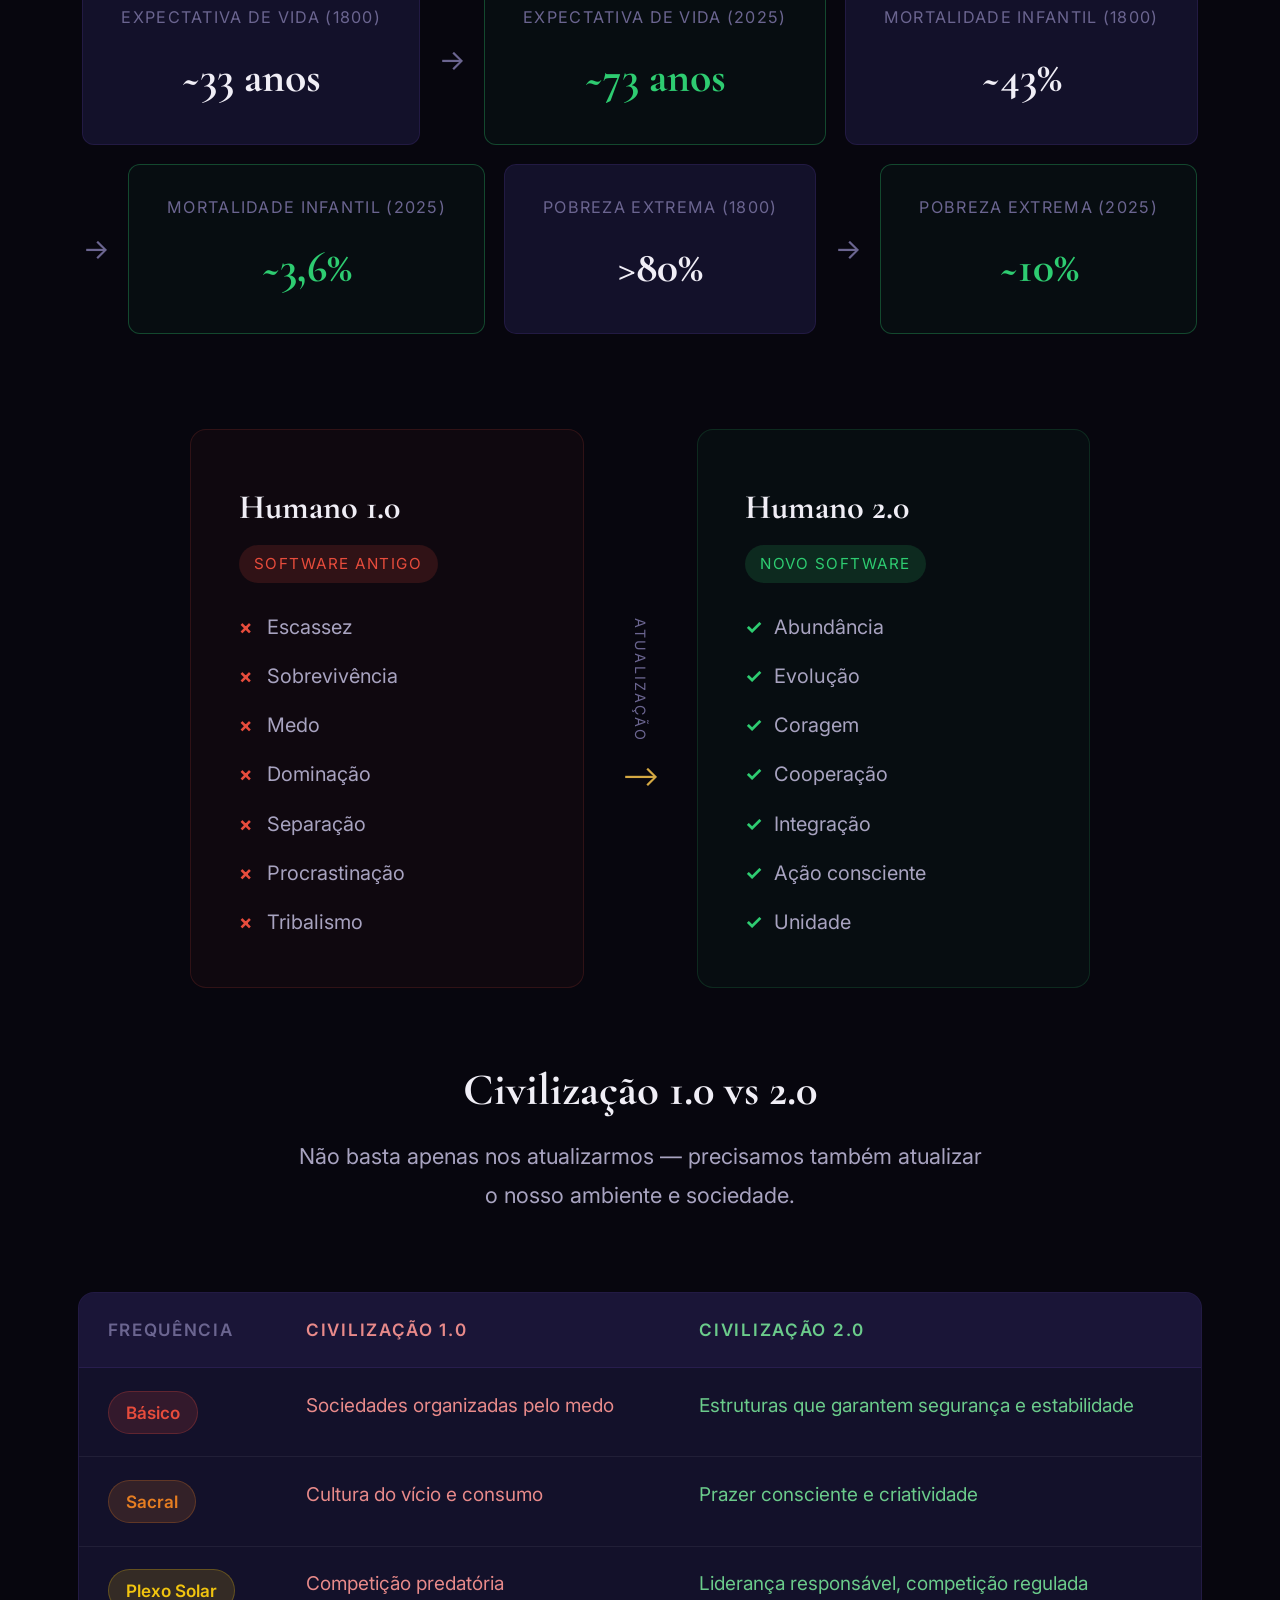
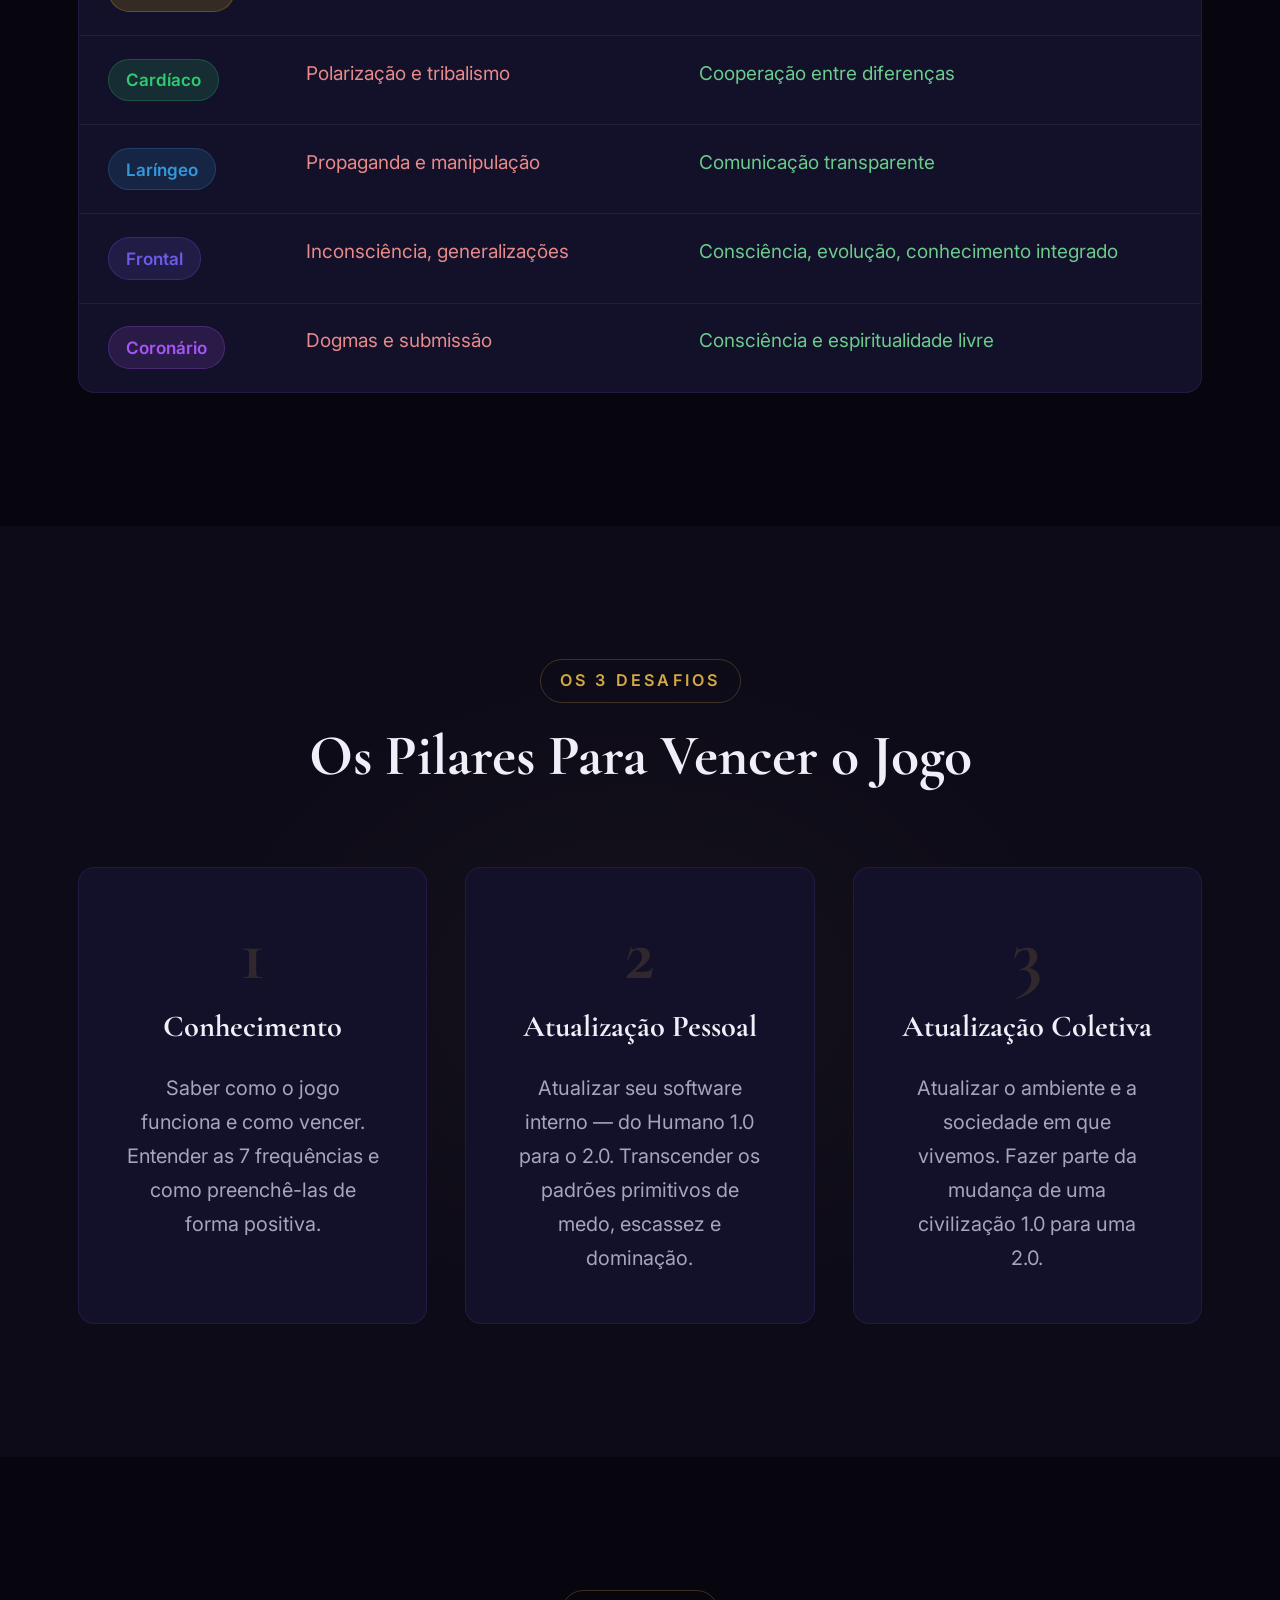
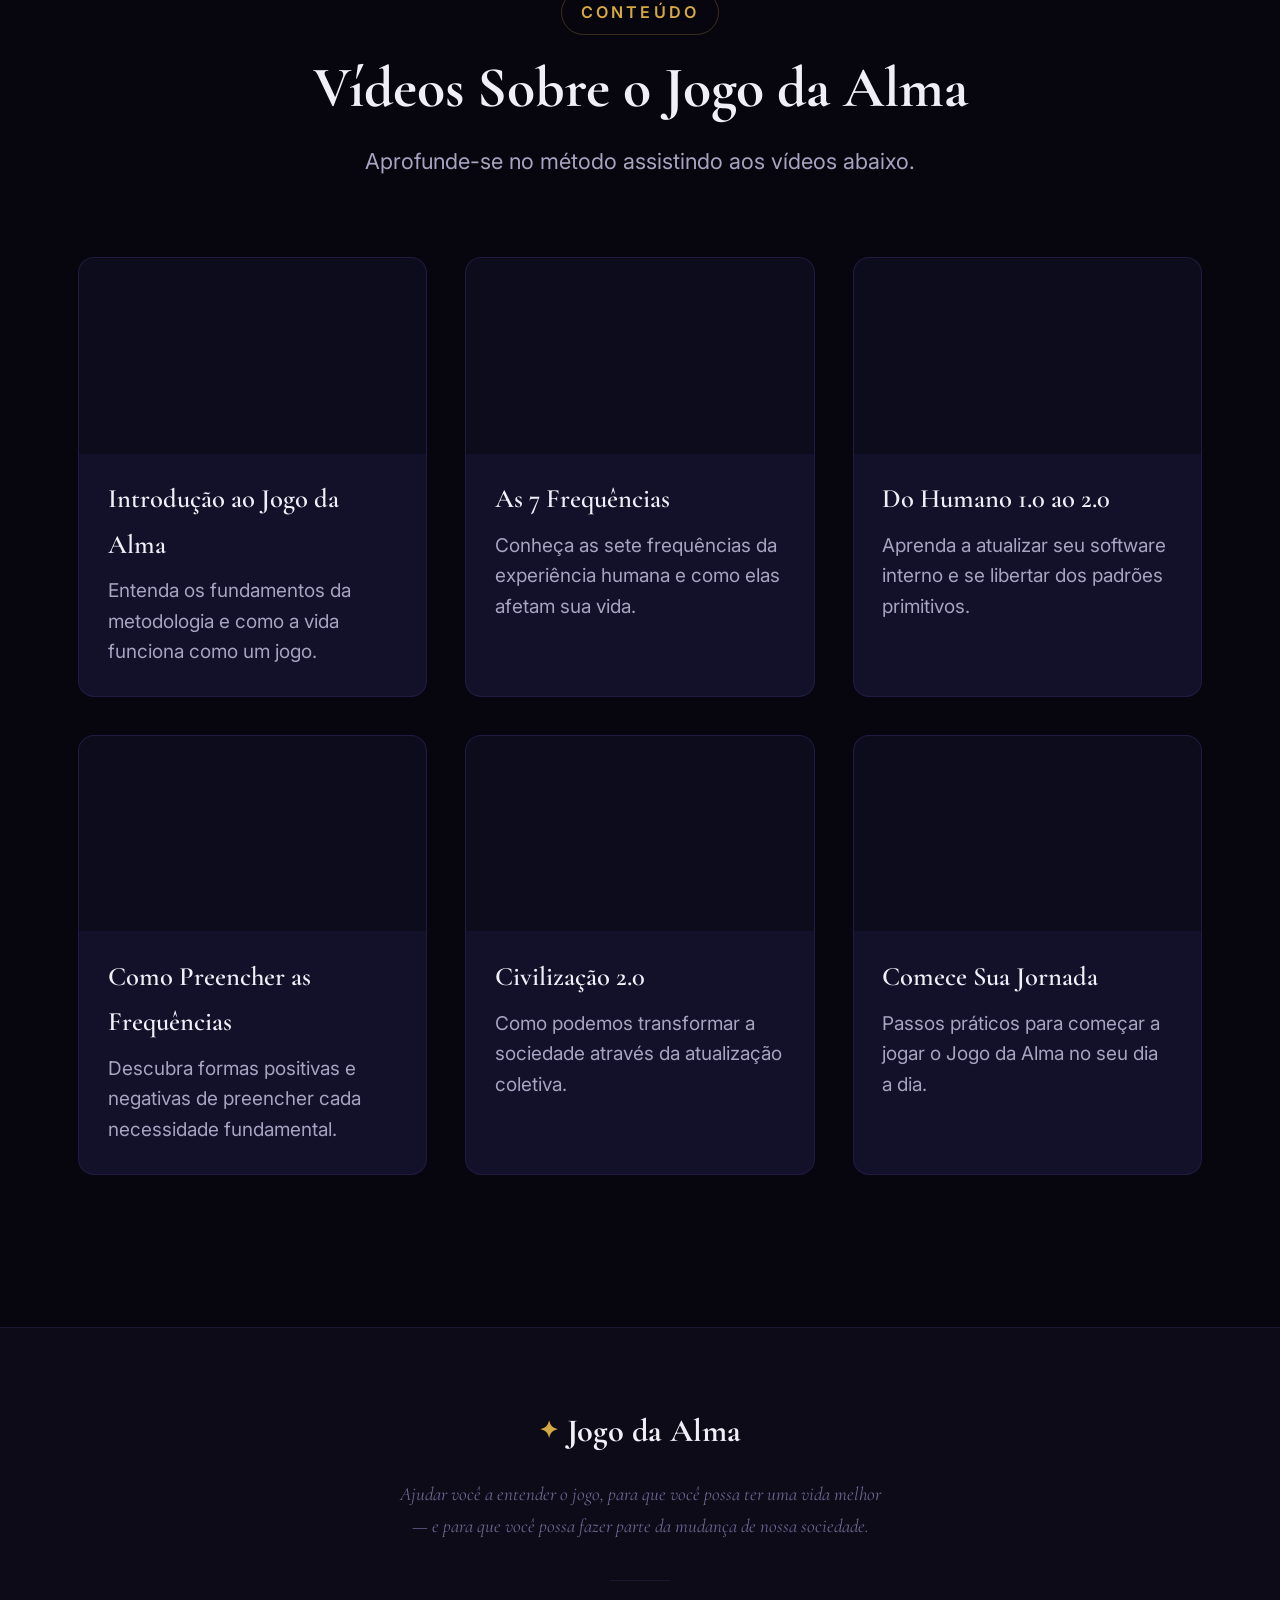
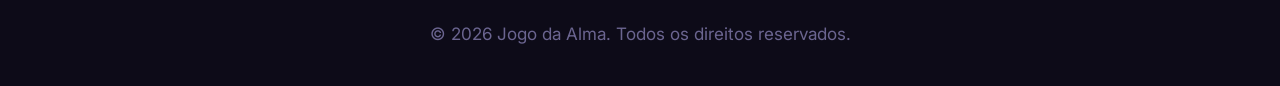
==== commit 3c1c324d: "Add external (Ter) questionnaire with single-score model, levels, charts and PDF export Made-with: C" ====
--- a/index.html
+++ b/index.html
@@ -37,7 +37,8 @@
             <h1 class="hero-title">Jogo da Alma</h1>
             <p class="hero-description">A vida funciona como um jogo. Não um jogo trivial, mas um sistema de experiências com regras, desafios, aprendizado e evolução. Descubra como jogá-lo.</p>
             <a href="#oque" class="hero-cta">Entenda o Jogo <span>↓</span></a>
-            <a href="questionario.html" class="hero-cta hero-cta-secondary">Fazer Diagnóstico dos Chakras <span>→</span></a>
+            <a href="questionario.html" class="hero-cta hero-cta-secondary">Diagnóstico Interno (Ser) <span>→</span></a>
+            <a href="questionario-externo.html" class="hero-cta hero-cta-secondary">Diagnóstico Externo (Ter) <span>→</span></a>
         </div>
         <div class="hero-chakra-strip">
             <div class="chakra-dot" style="--color: #e74c3c" data-label="Segurança"></div>
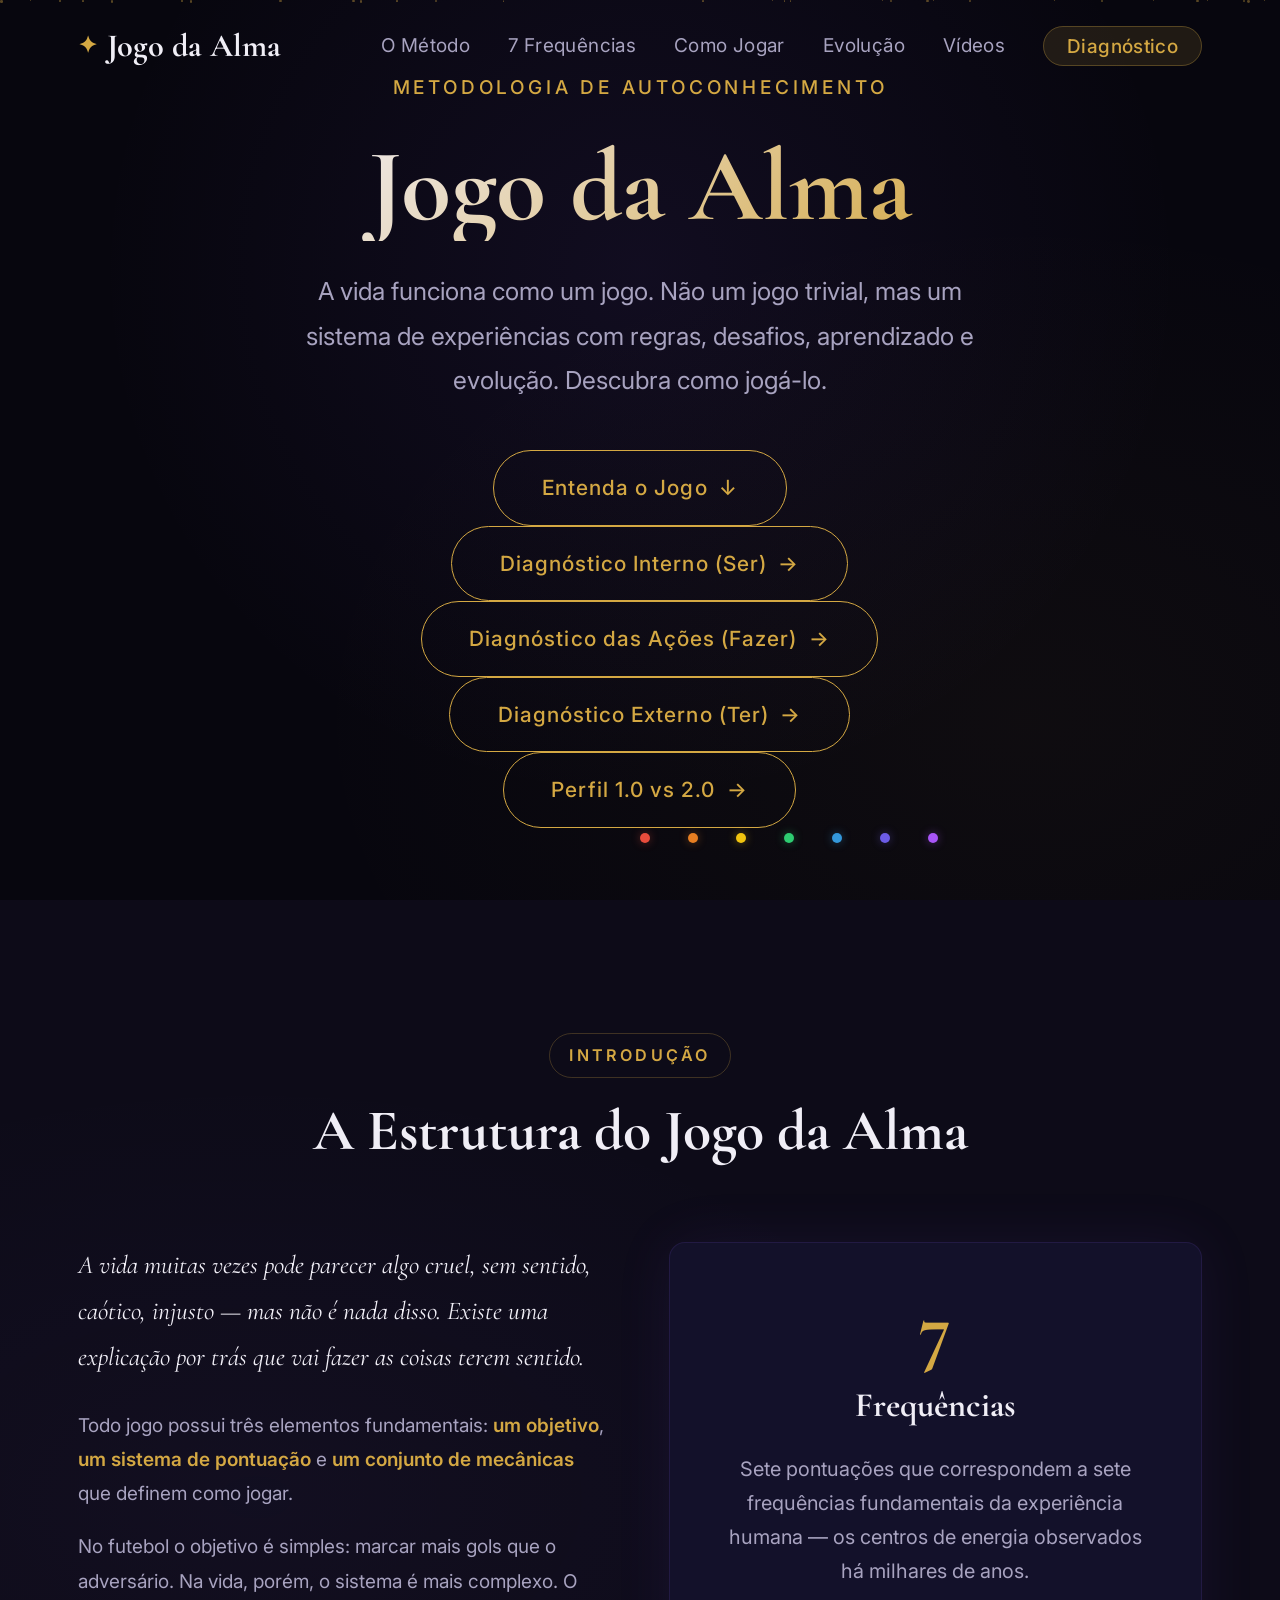
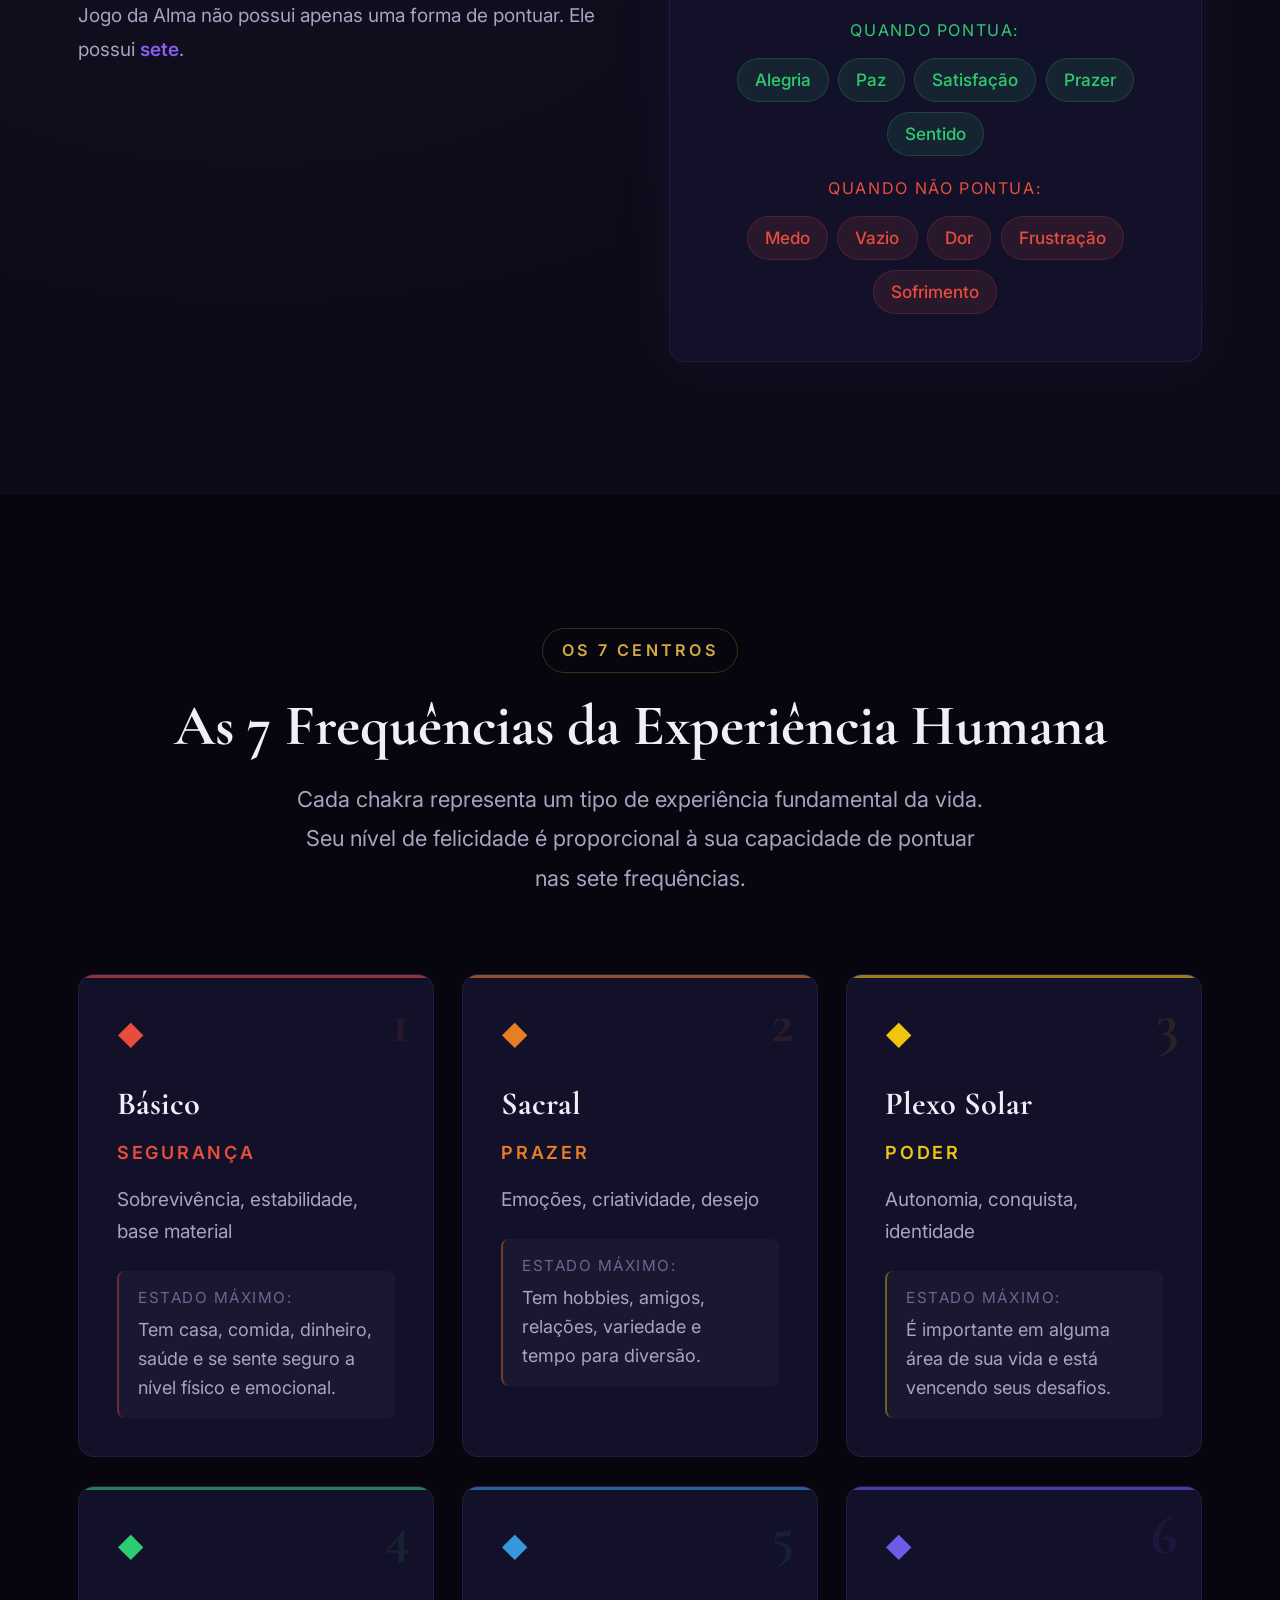
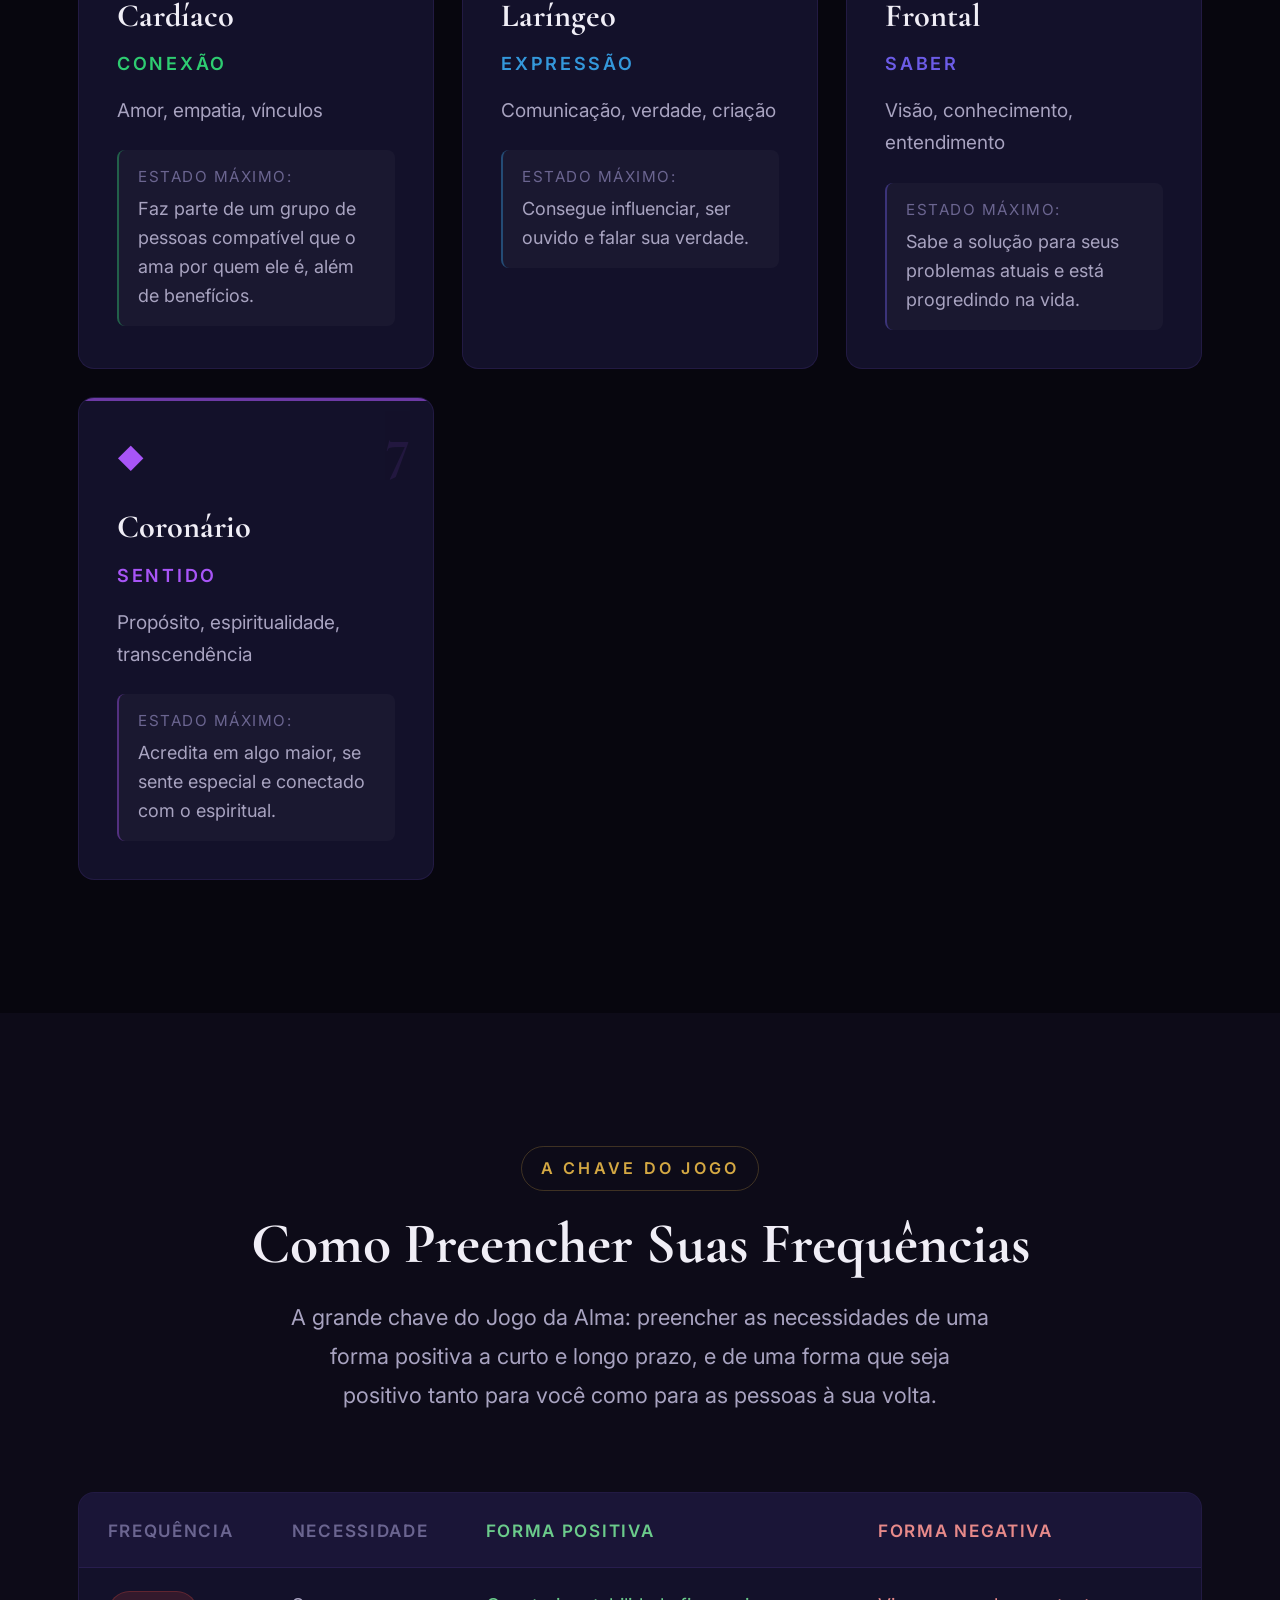
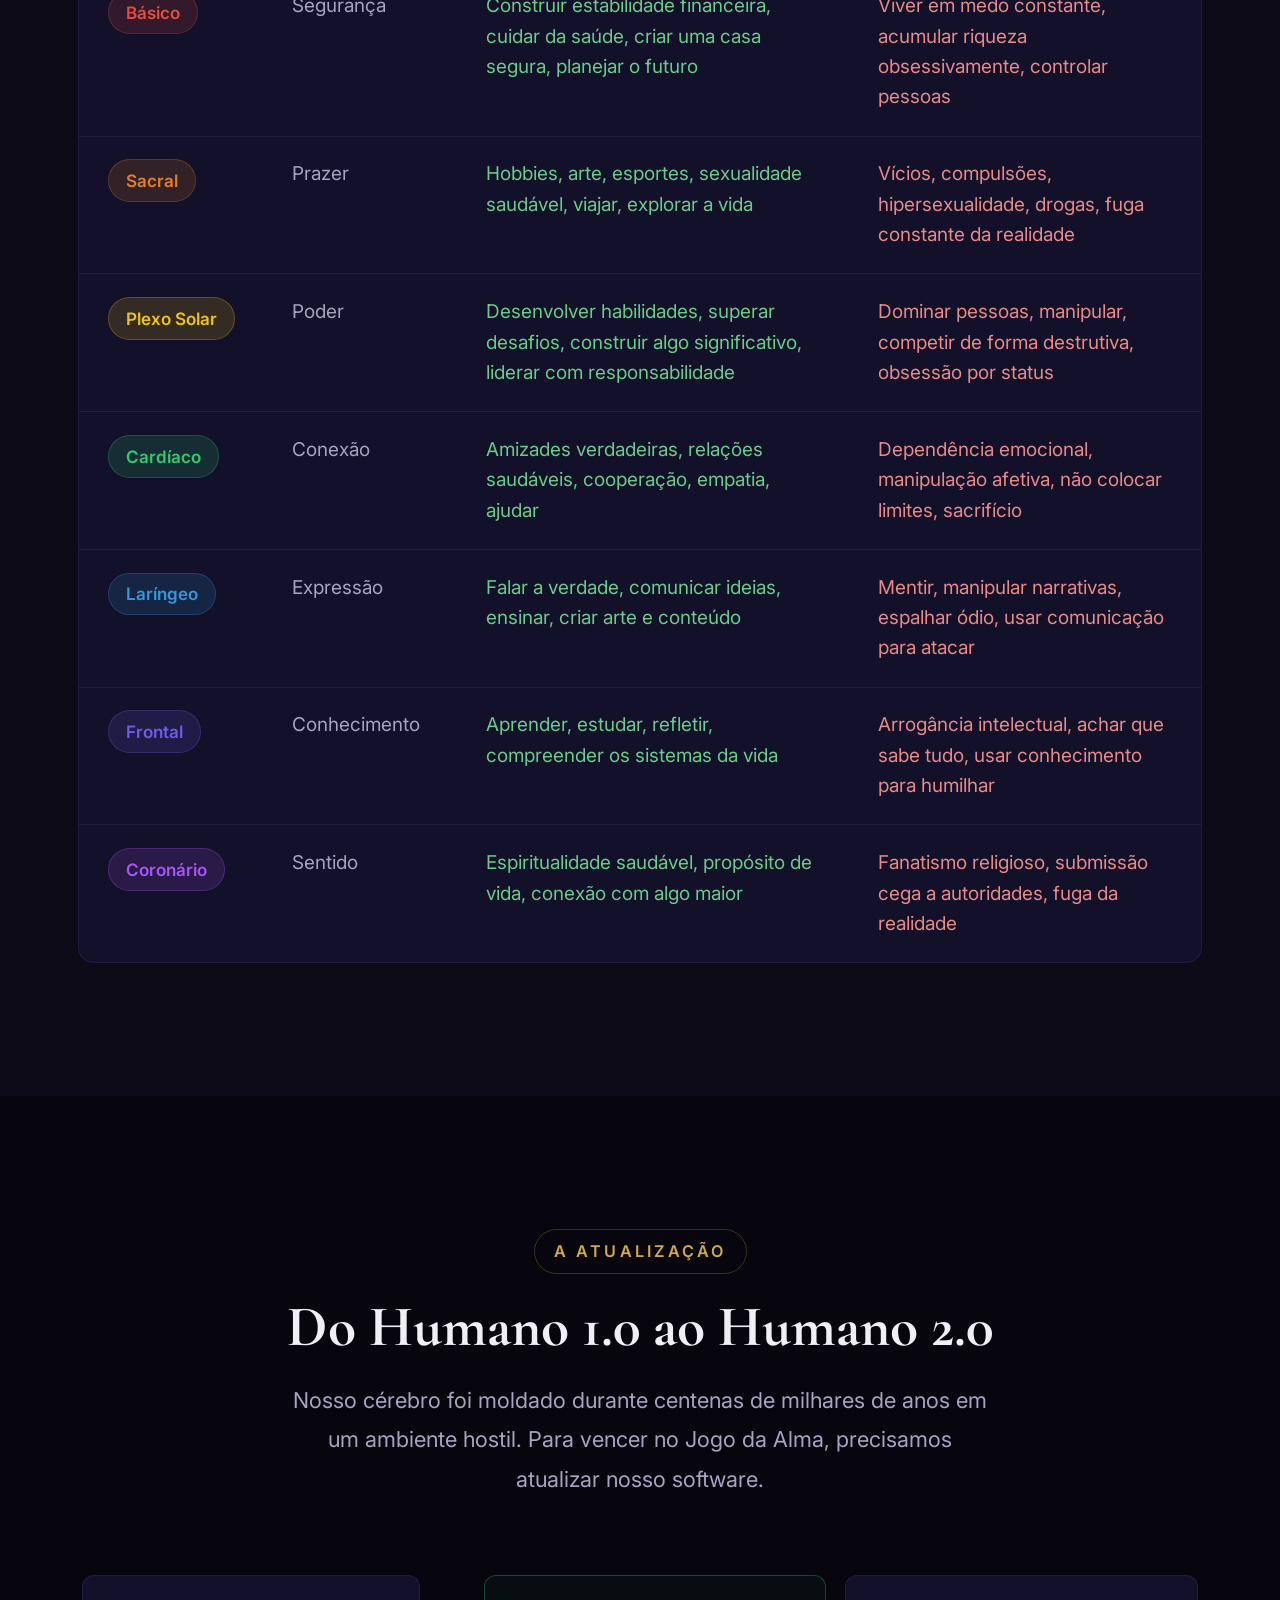
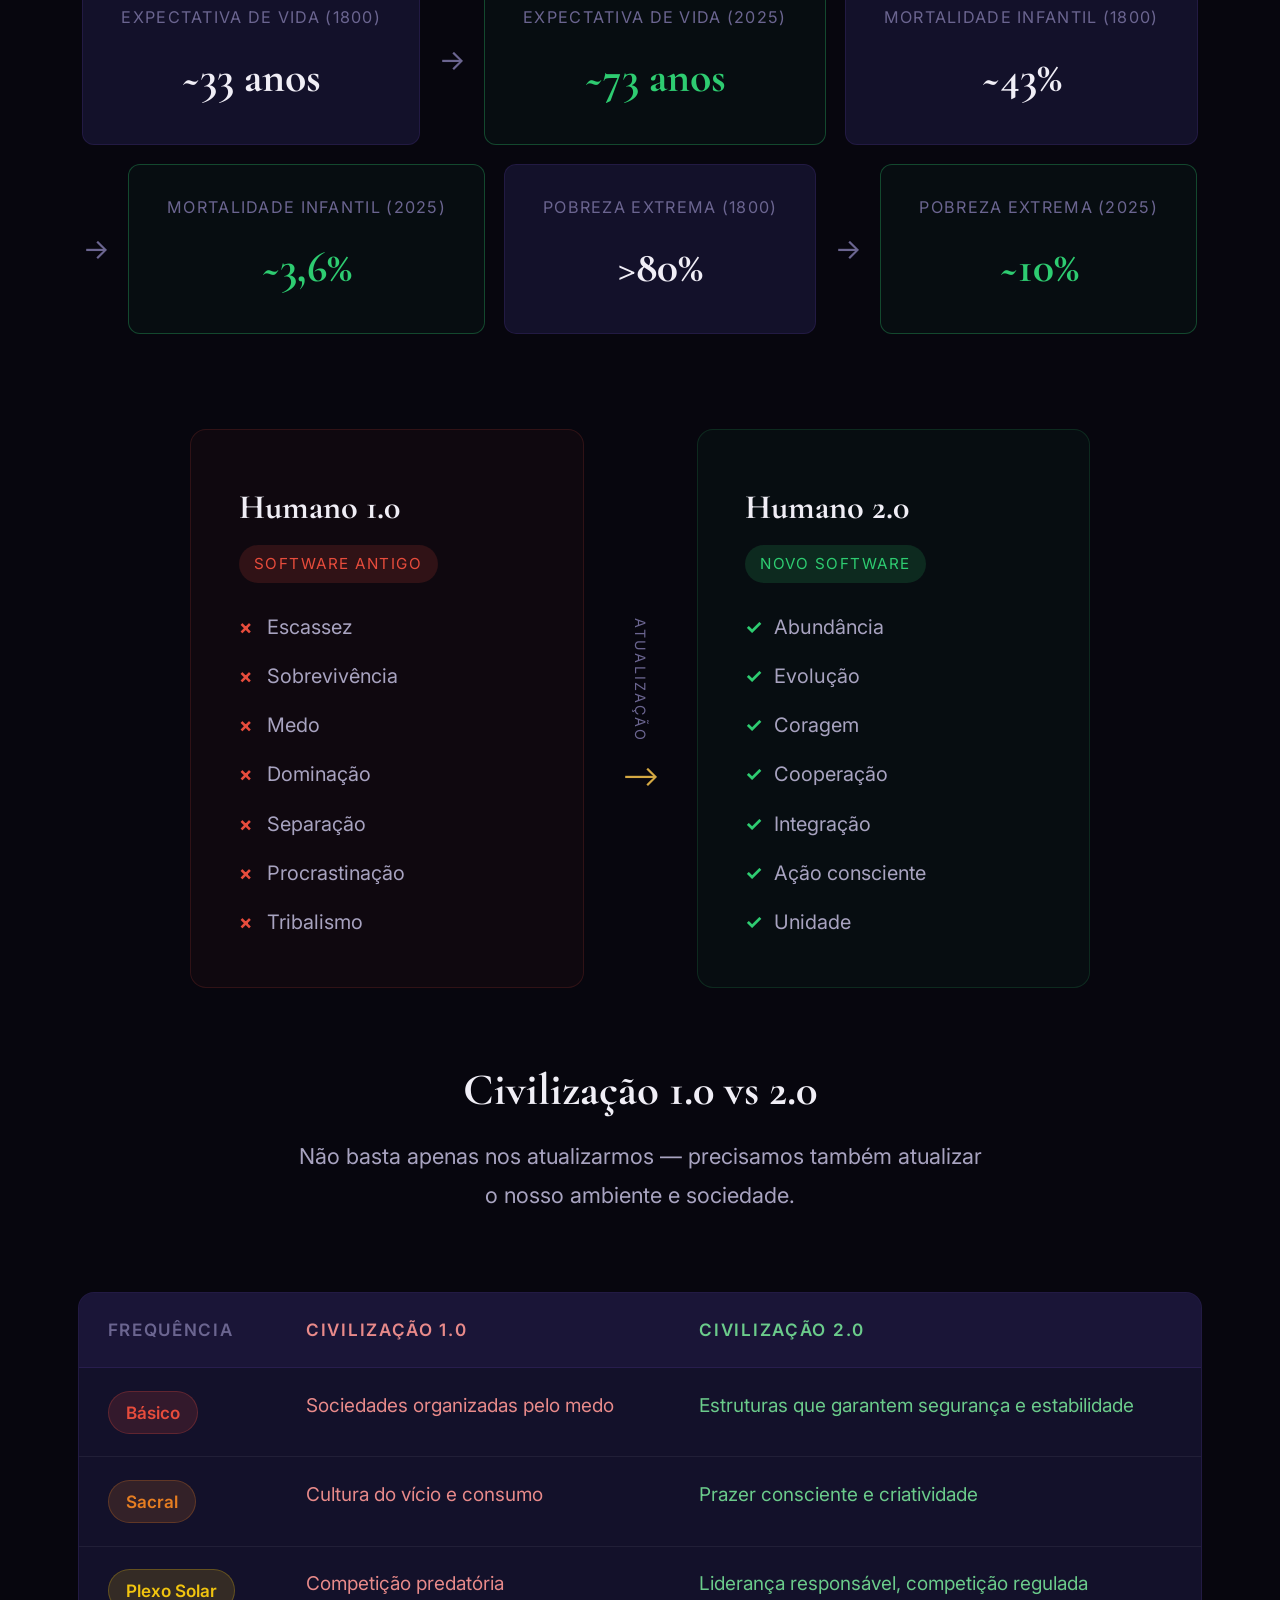
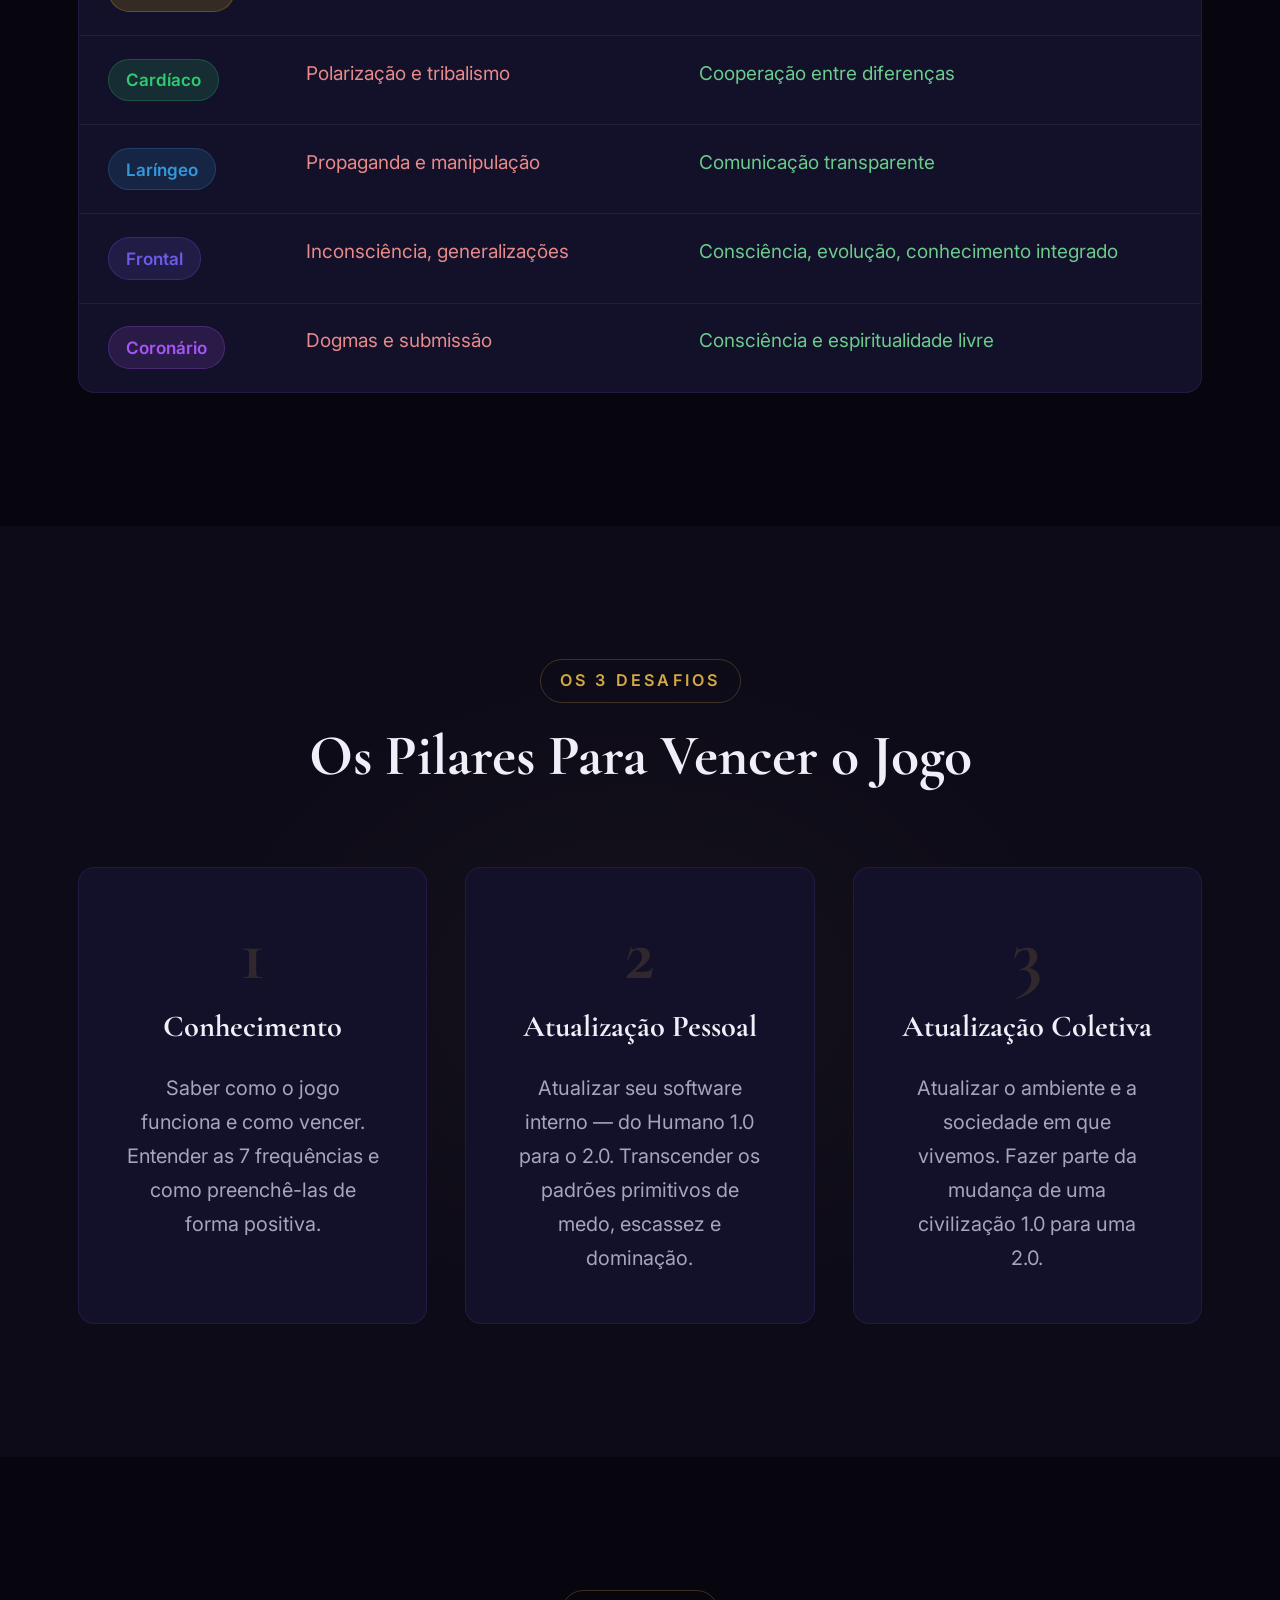
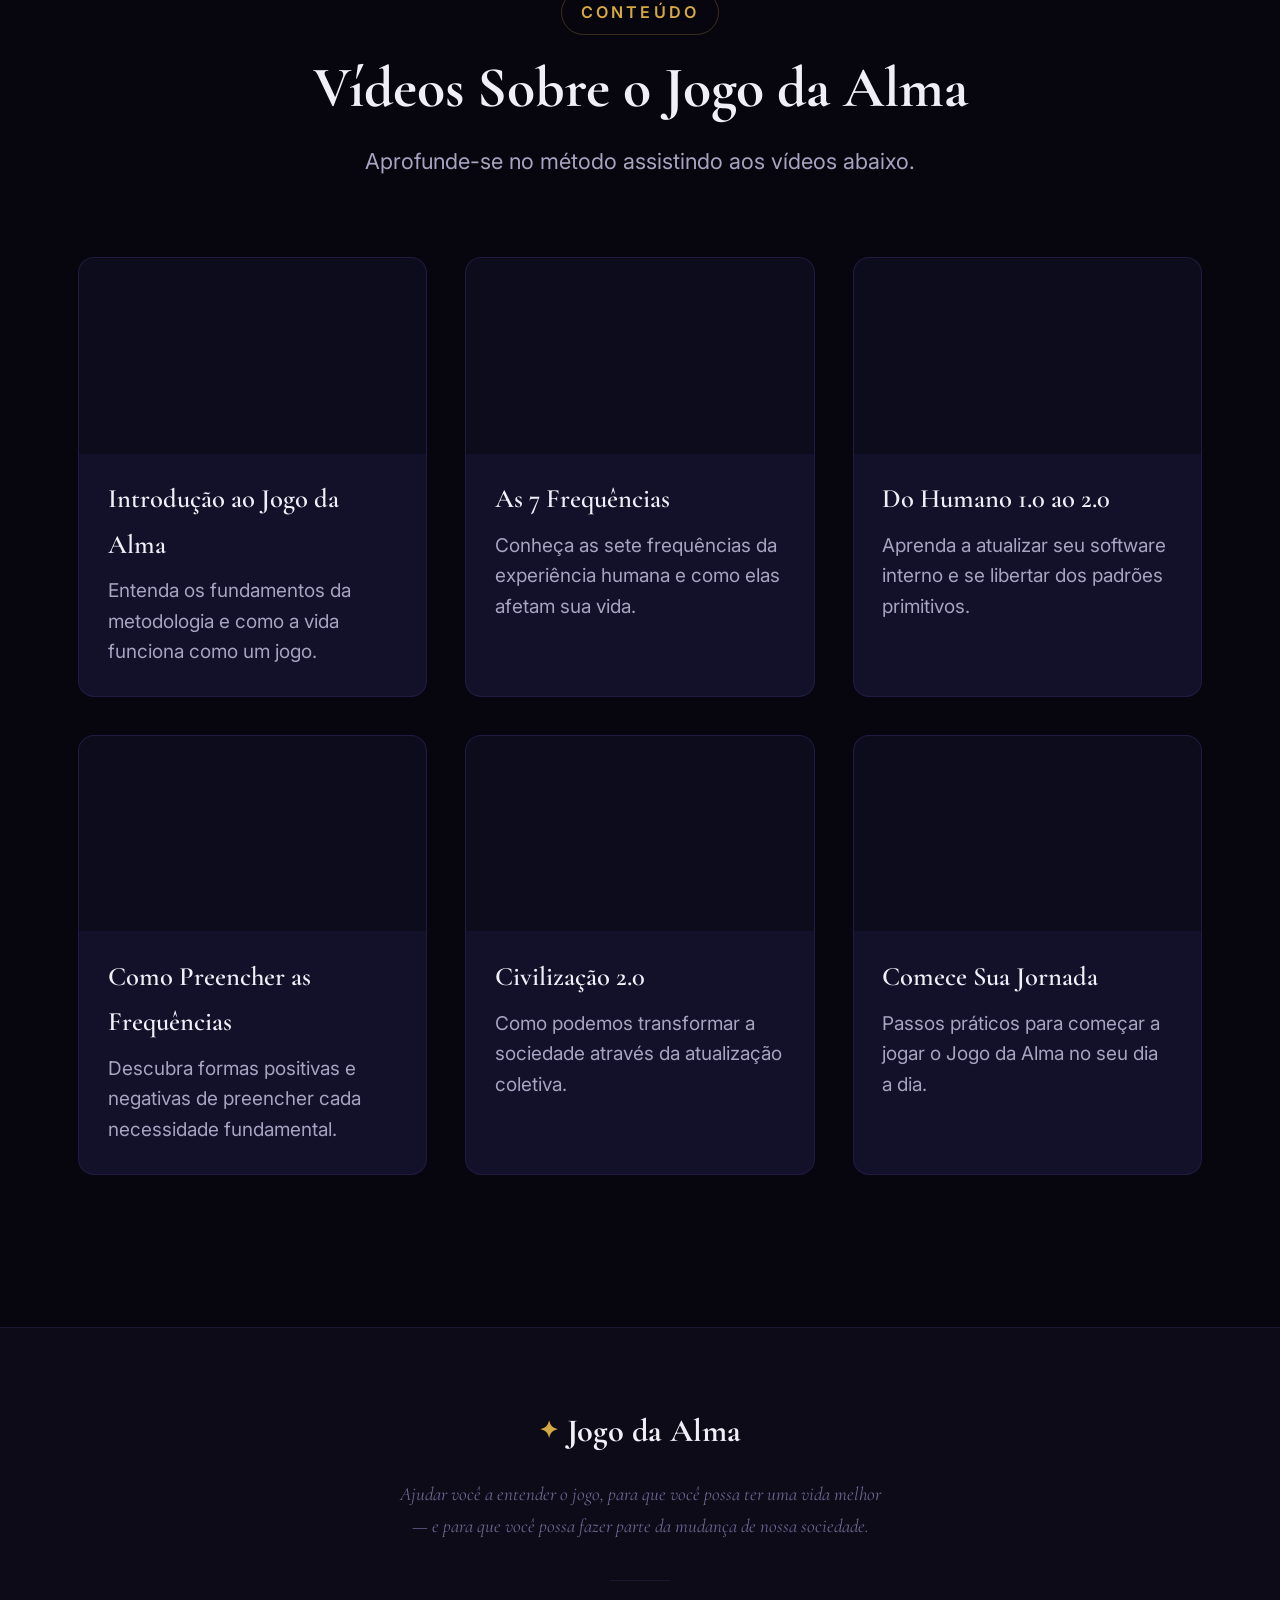
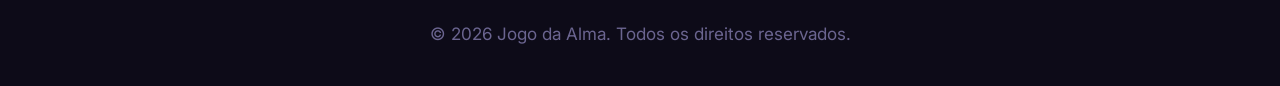
==== commit fa9cb92b: "Add Profile 1.0 vs 2.0 questionnaire - fourth diagnostic dimension Made-with: Cursor" ====
--- a/index.html
+++ b/index.html
@@ -38,7 +38,9 @@
             <p class="hero-description">A vida funciona como um jogo. Não um jogo trivial, mas um sistema de experiências com regras, desafios, aprendizado e evolução. Descubra como jogá-lo.</p>
             <a href="#oque" class="hero-cta">Entenda o Jogo <span>↓</span></a>
             <a href="questionario.html" class="hero-cta hero-cta-secondary">Diagnóstico Interno (Ser) <span>→</span></a>
+            <a href="questionario-acoes.html" class="hero-cta hero-cta-secondary">Diagnóstico das Ações (Fazer) <span>→</span></a>
             <a href="questionario-externo.html" class="hero-cta hero-cta-secondary">Diagnóstico Externo (Ter) <span>→</span></a>
+            <a href="questionario-perfil.html" class="hero-cta hero-cta-secondary">Perfil 1.0 vs 2.0 <span>→</span></a>
         </div>
         <div class="hero-chakra-strip">
             <div class="chakra-dot" style="--color: #e74c3c" data-label="Segurança"></div>
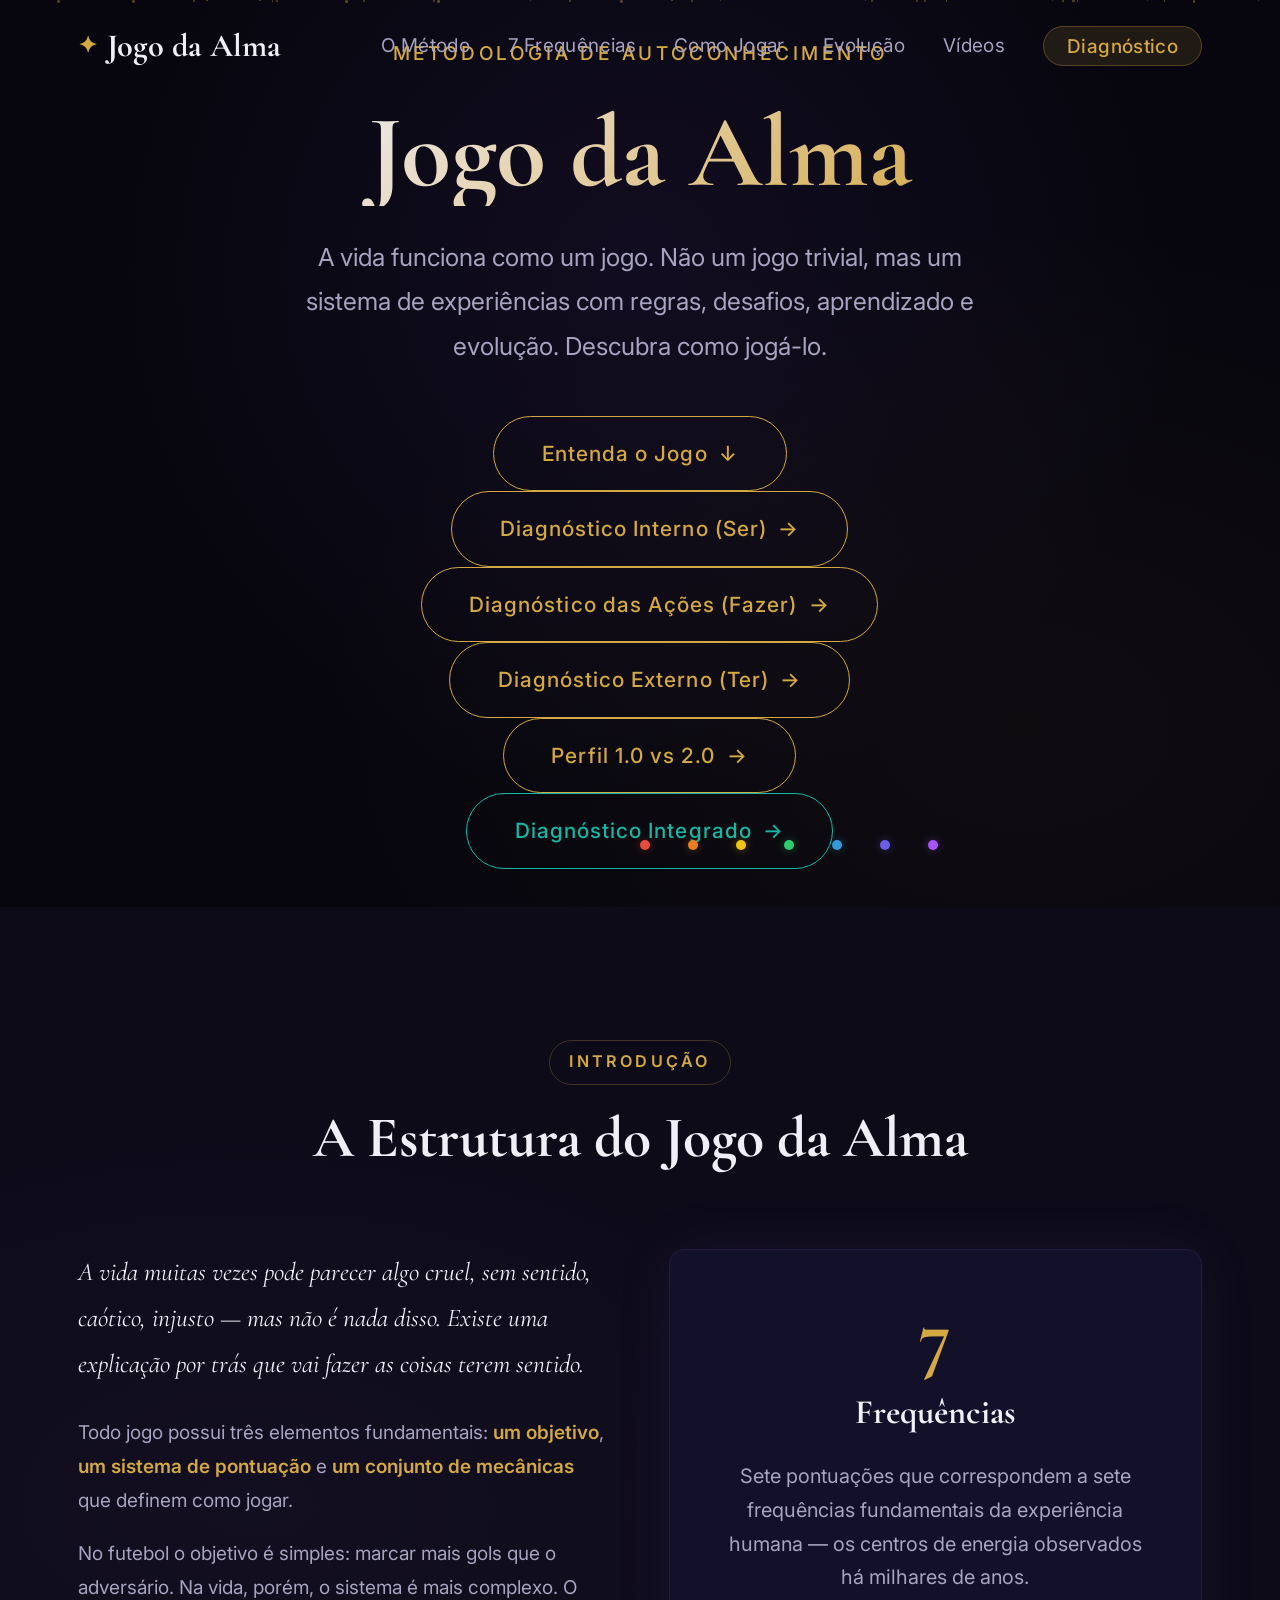
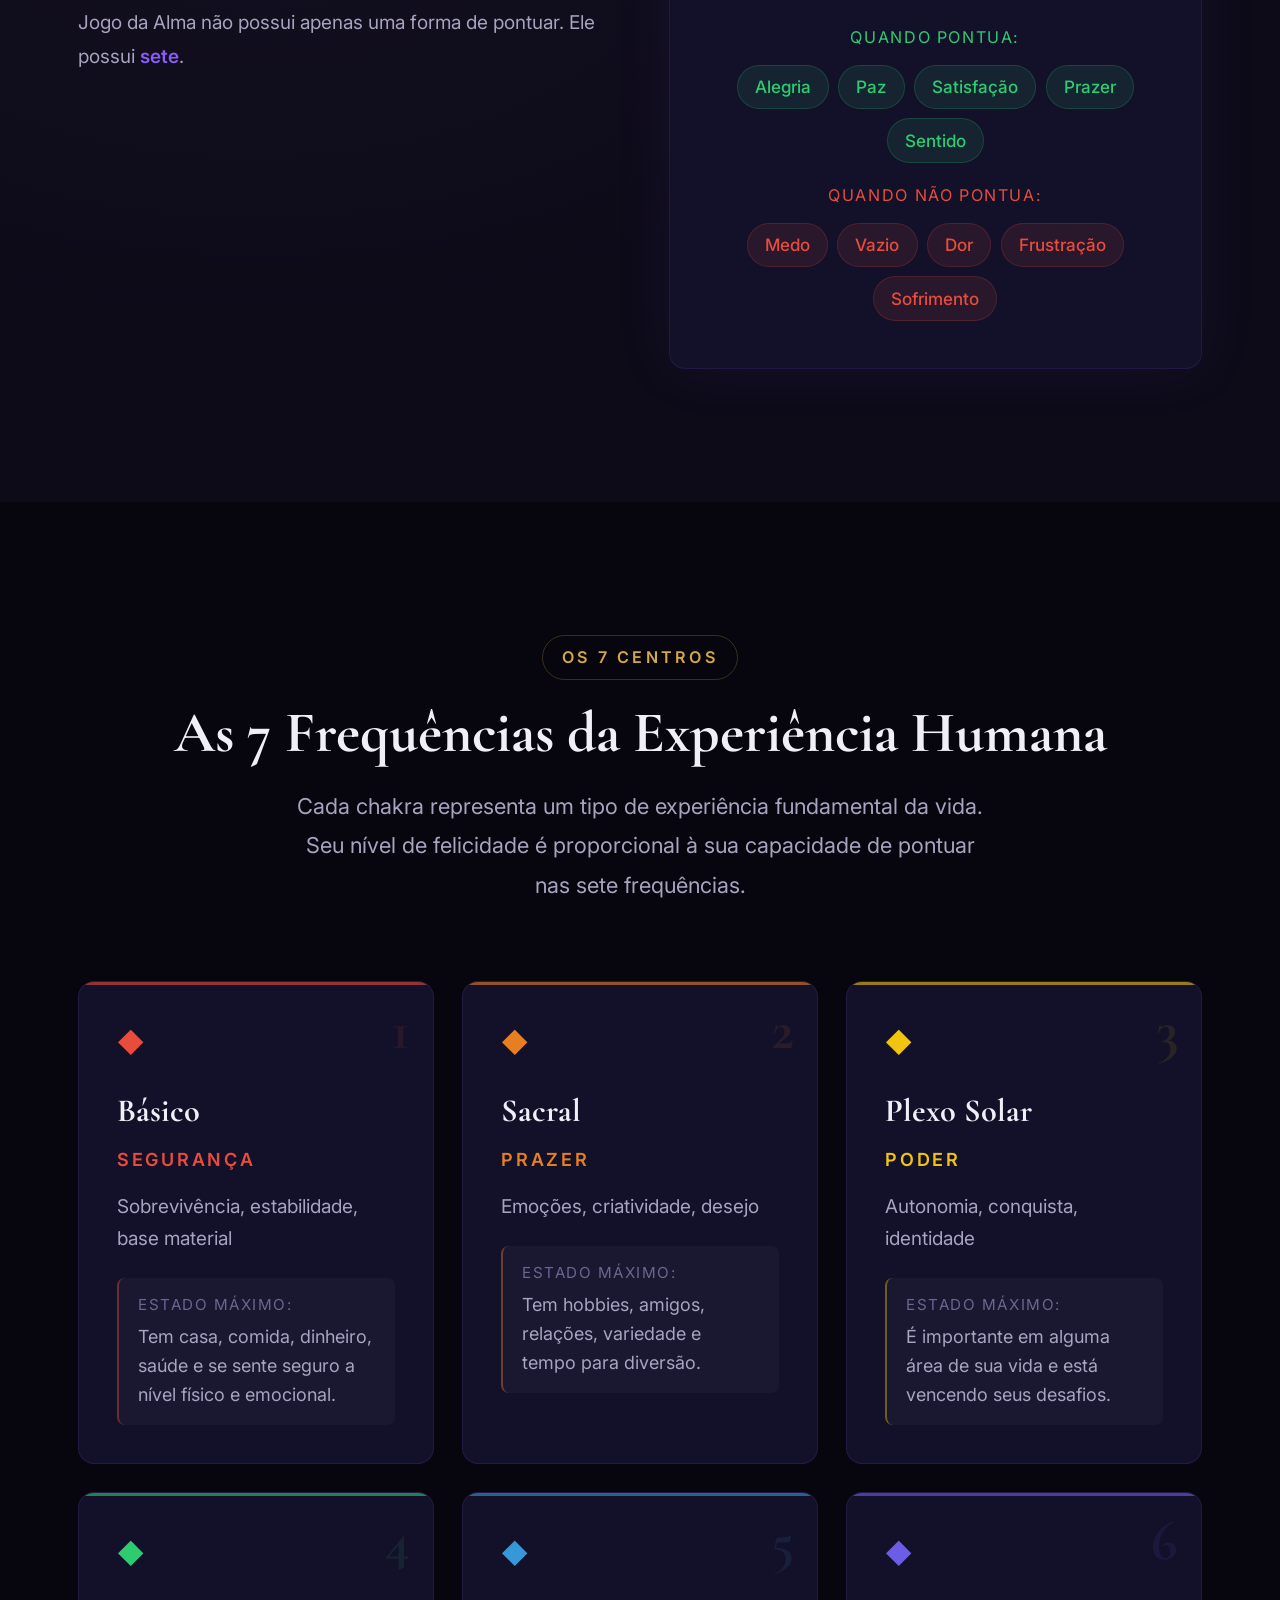
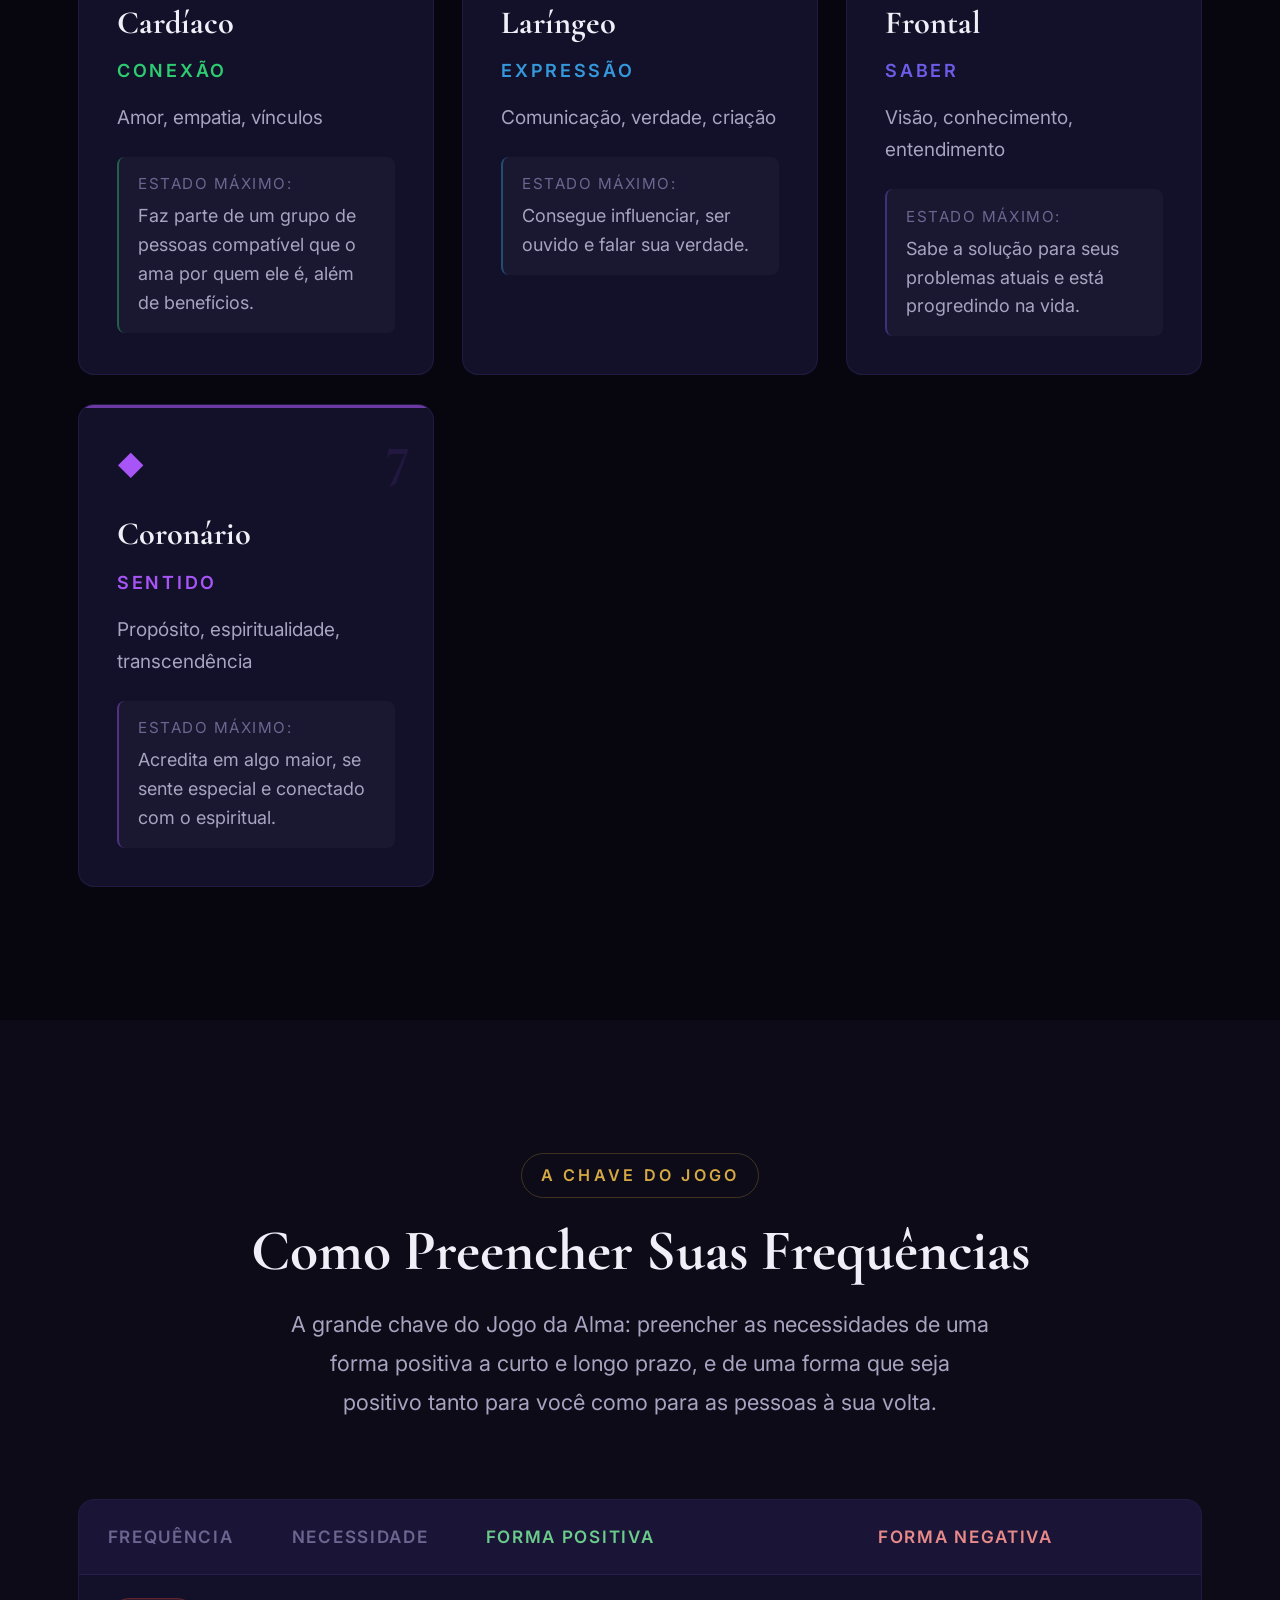
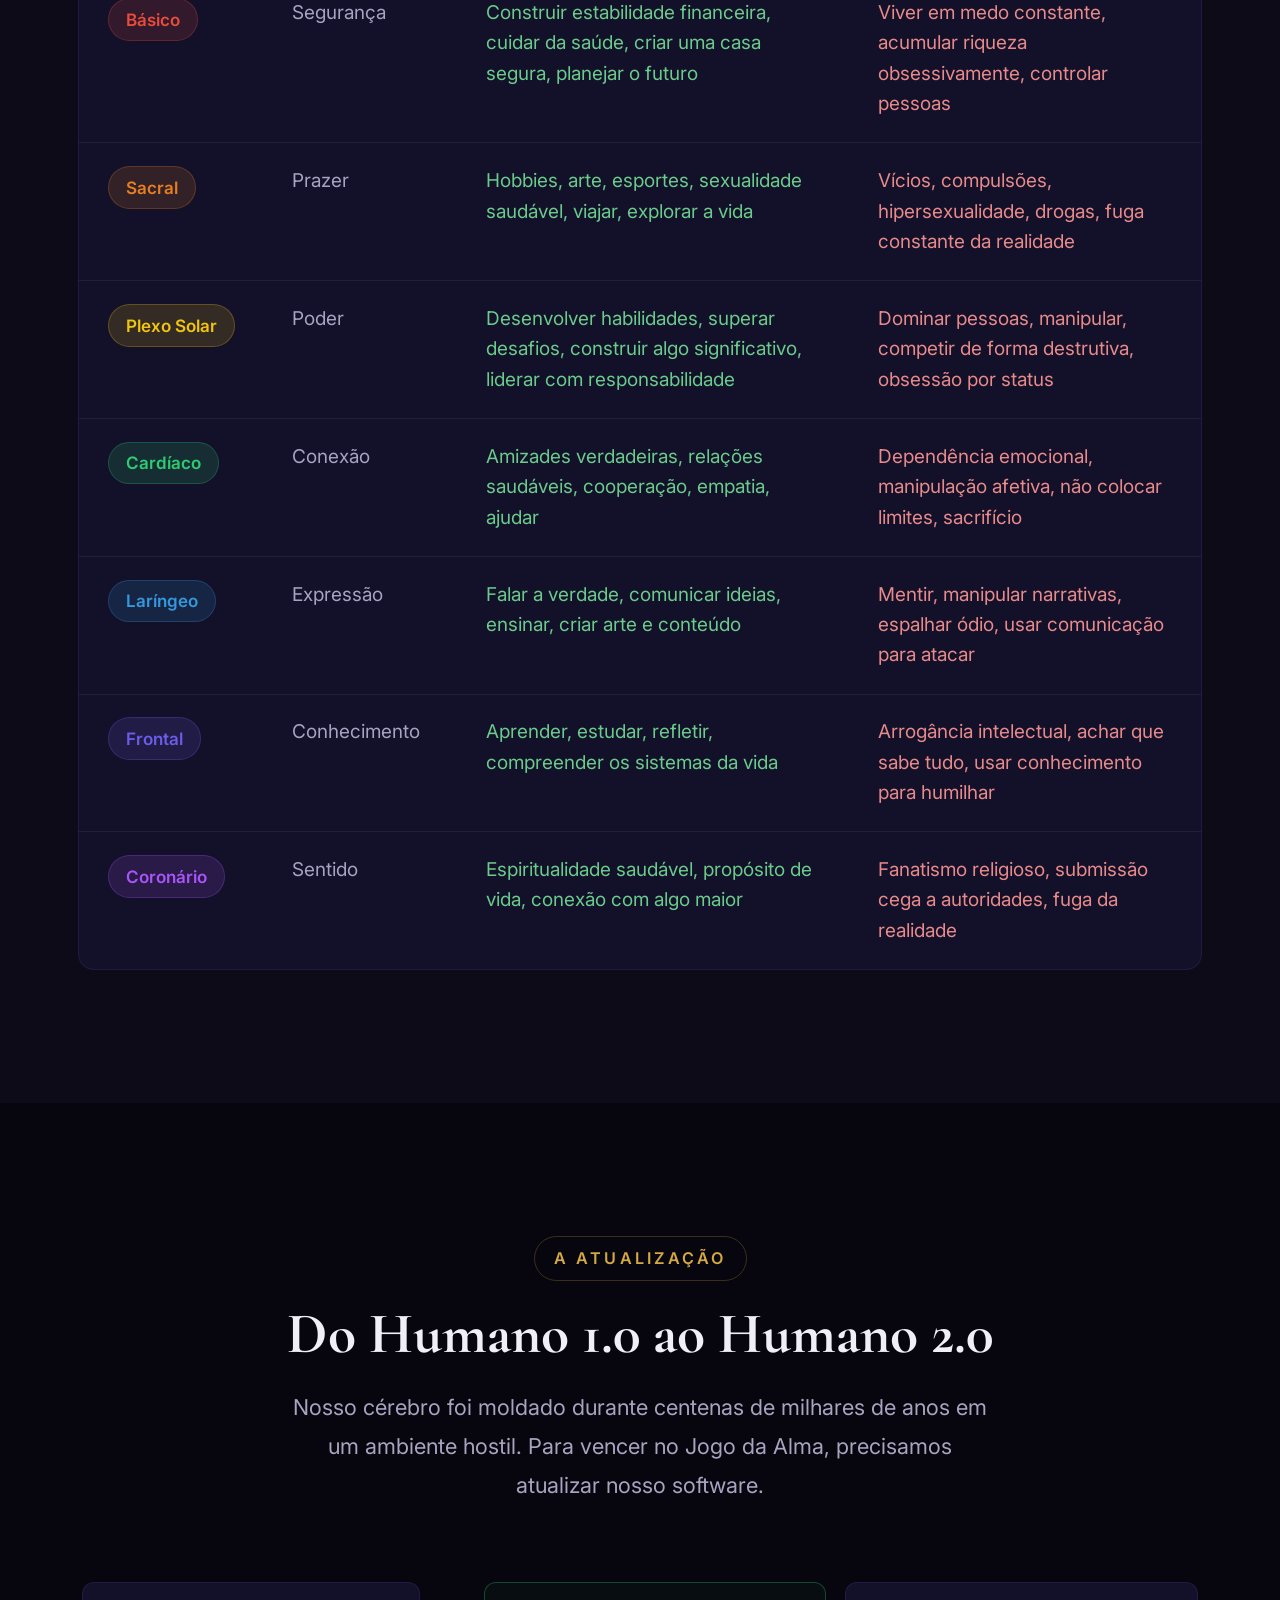
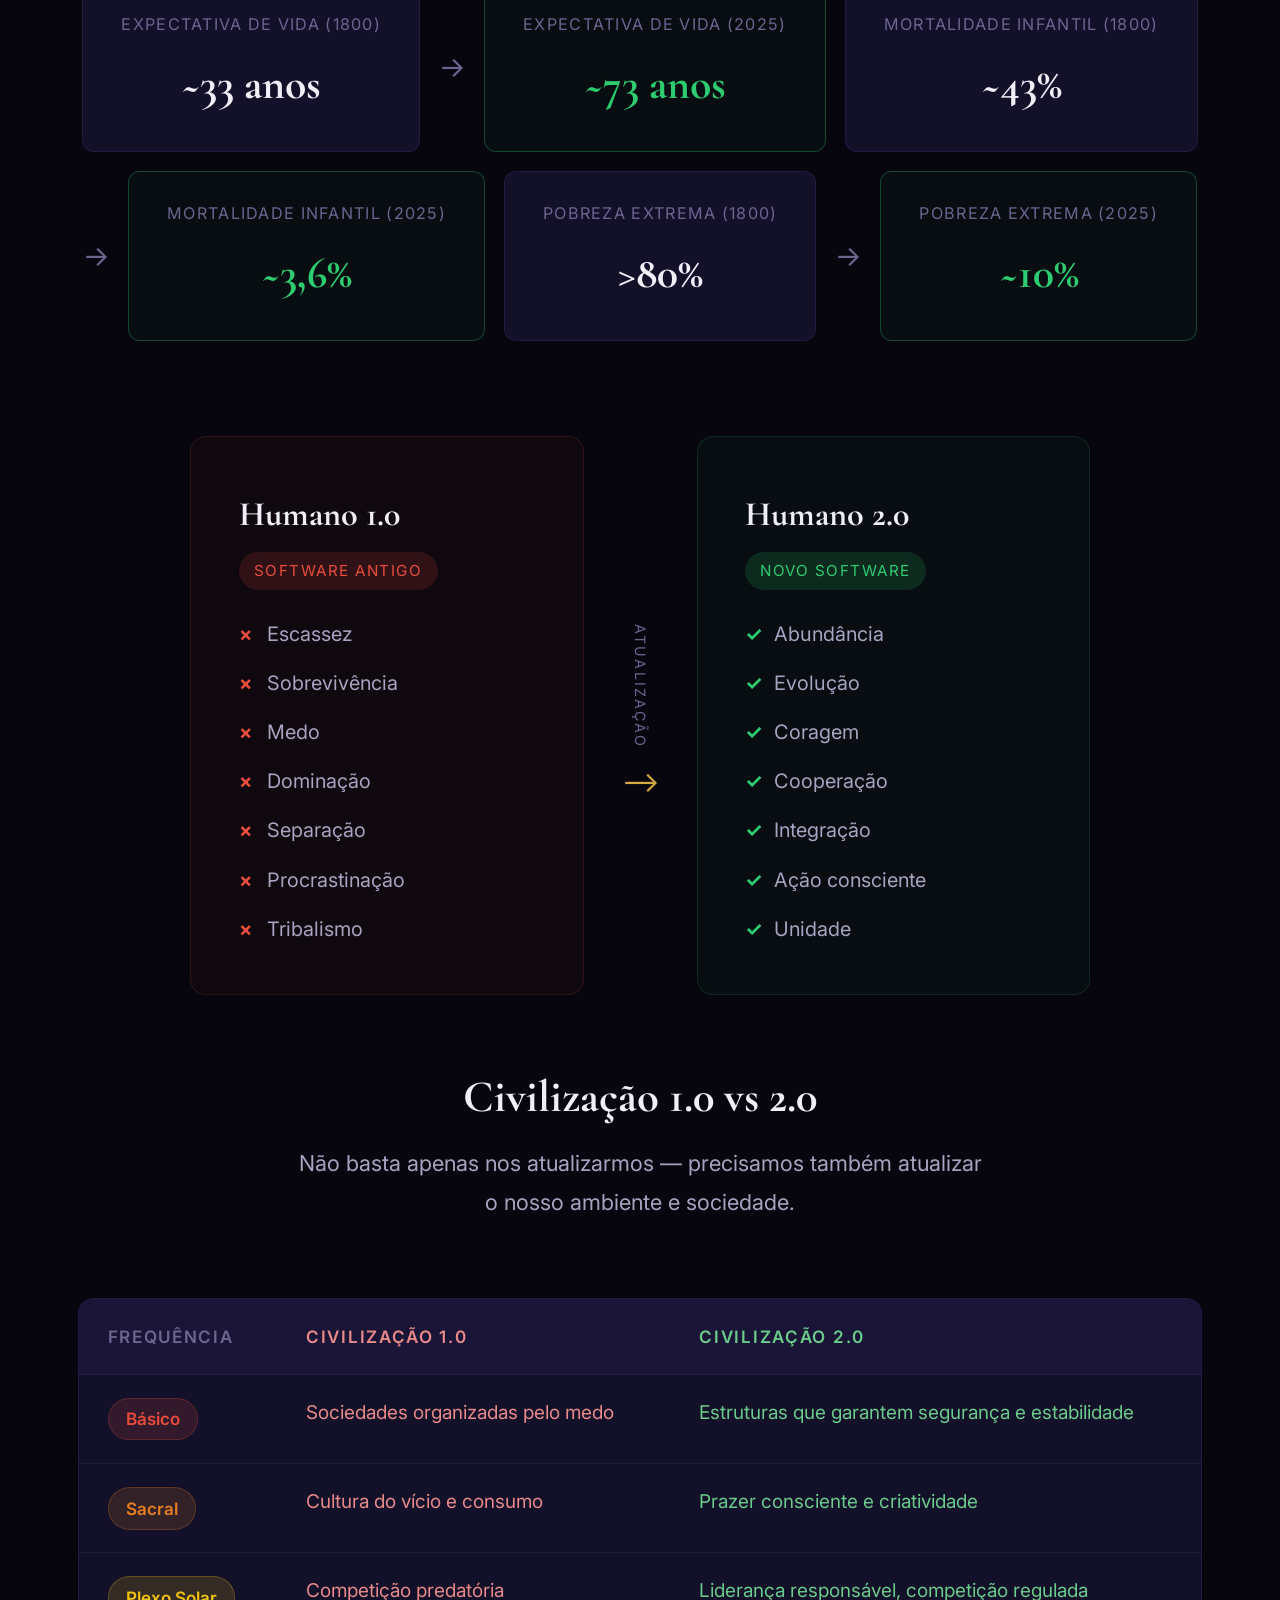
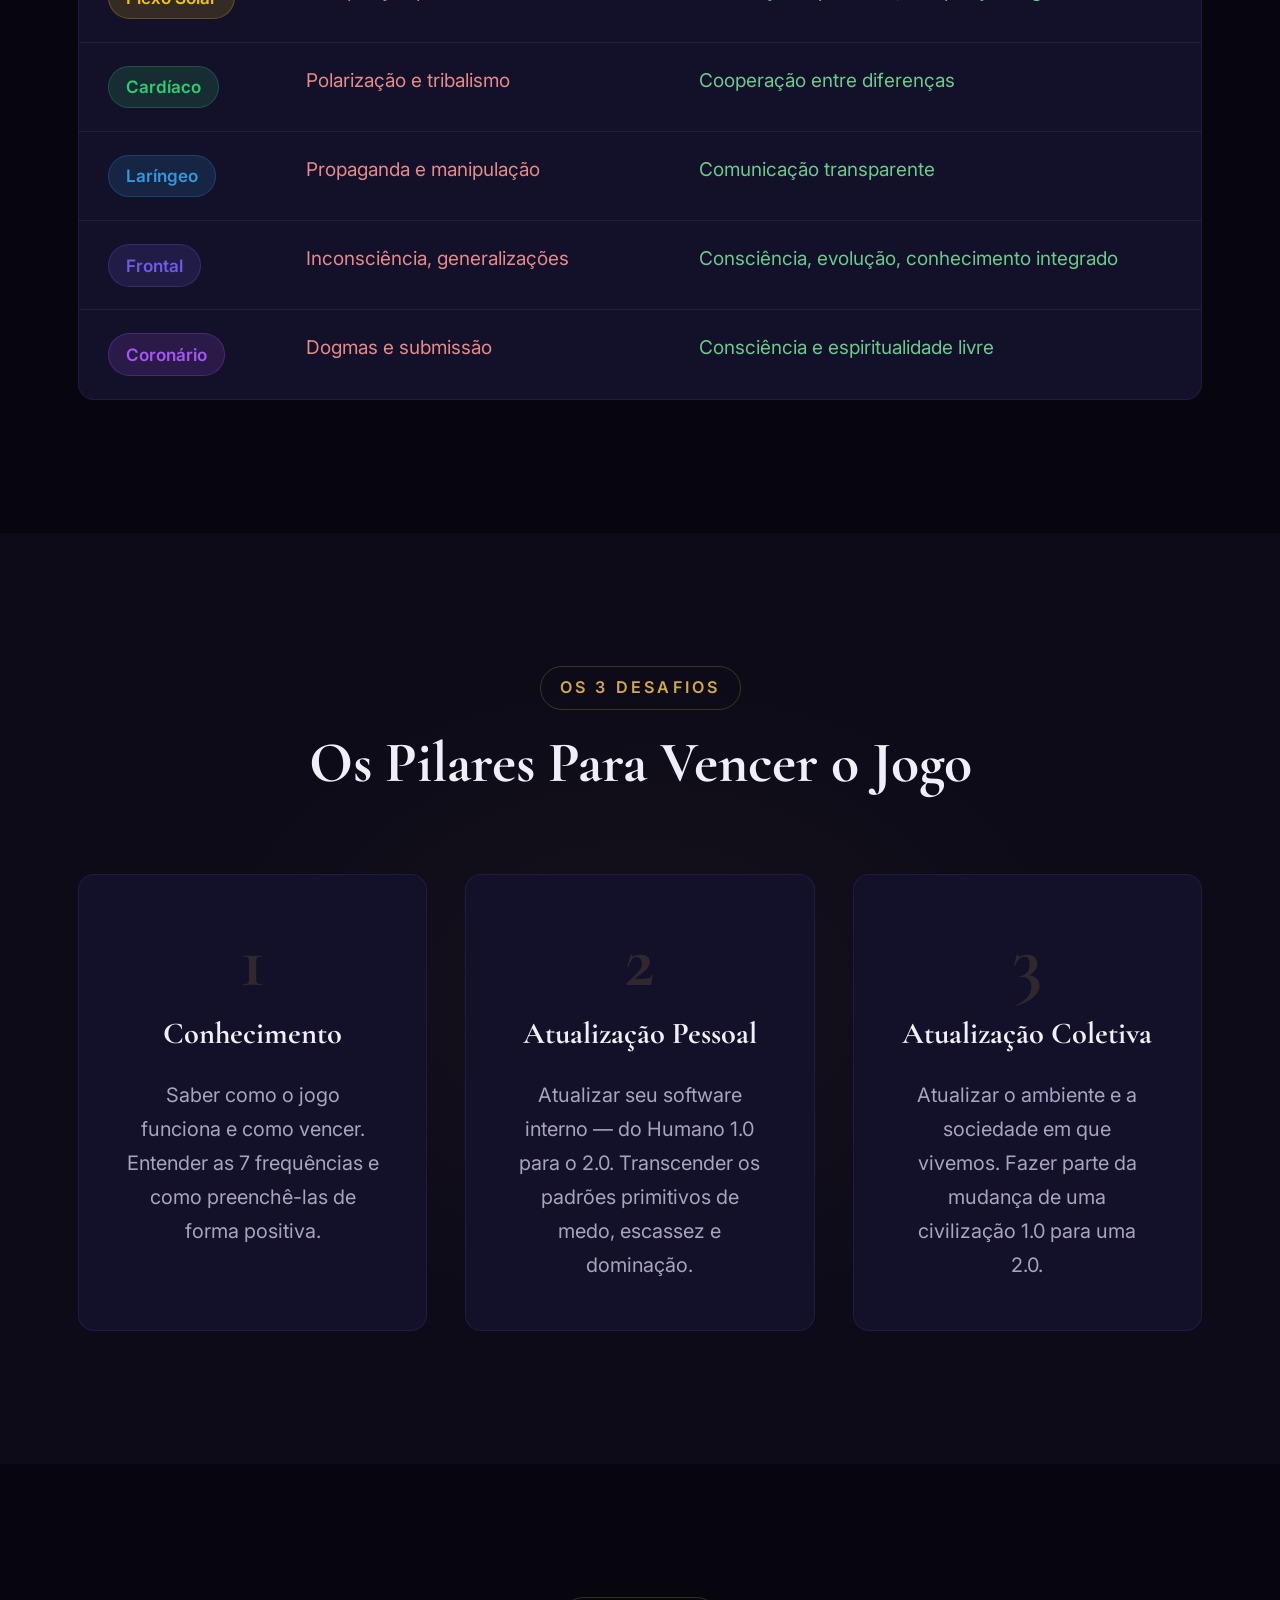
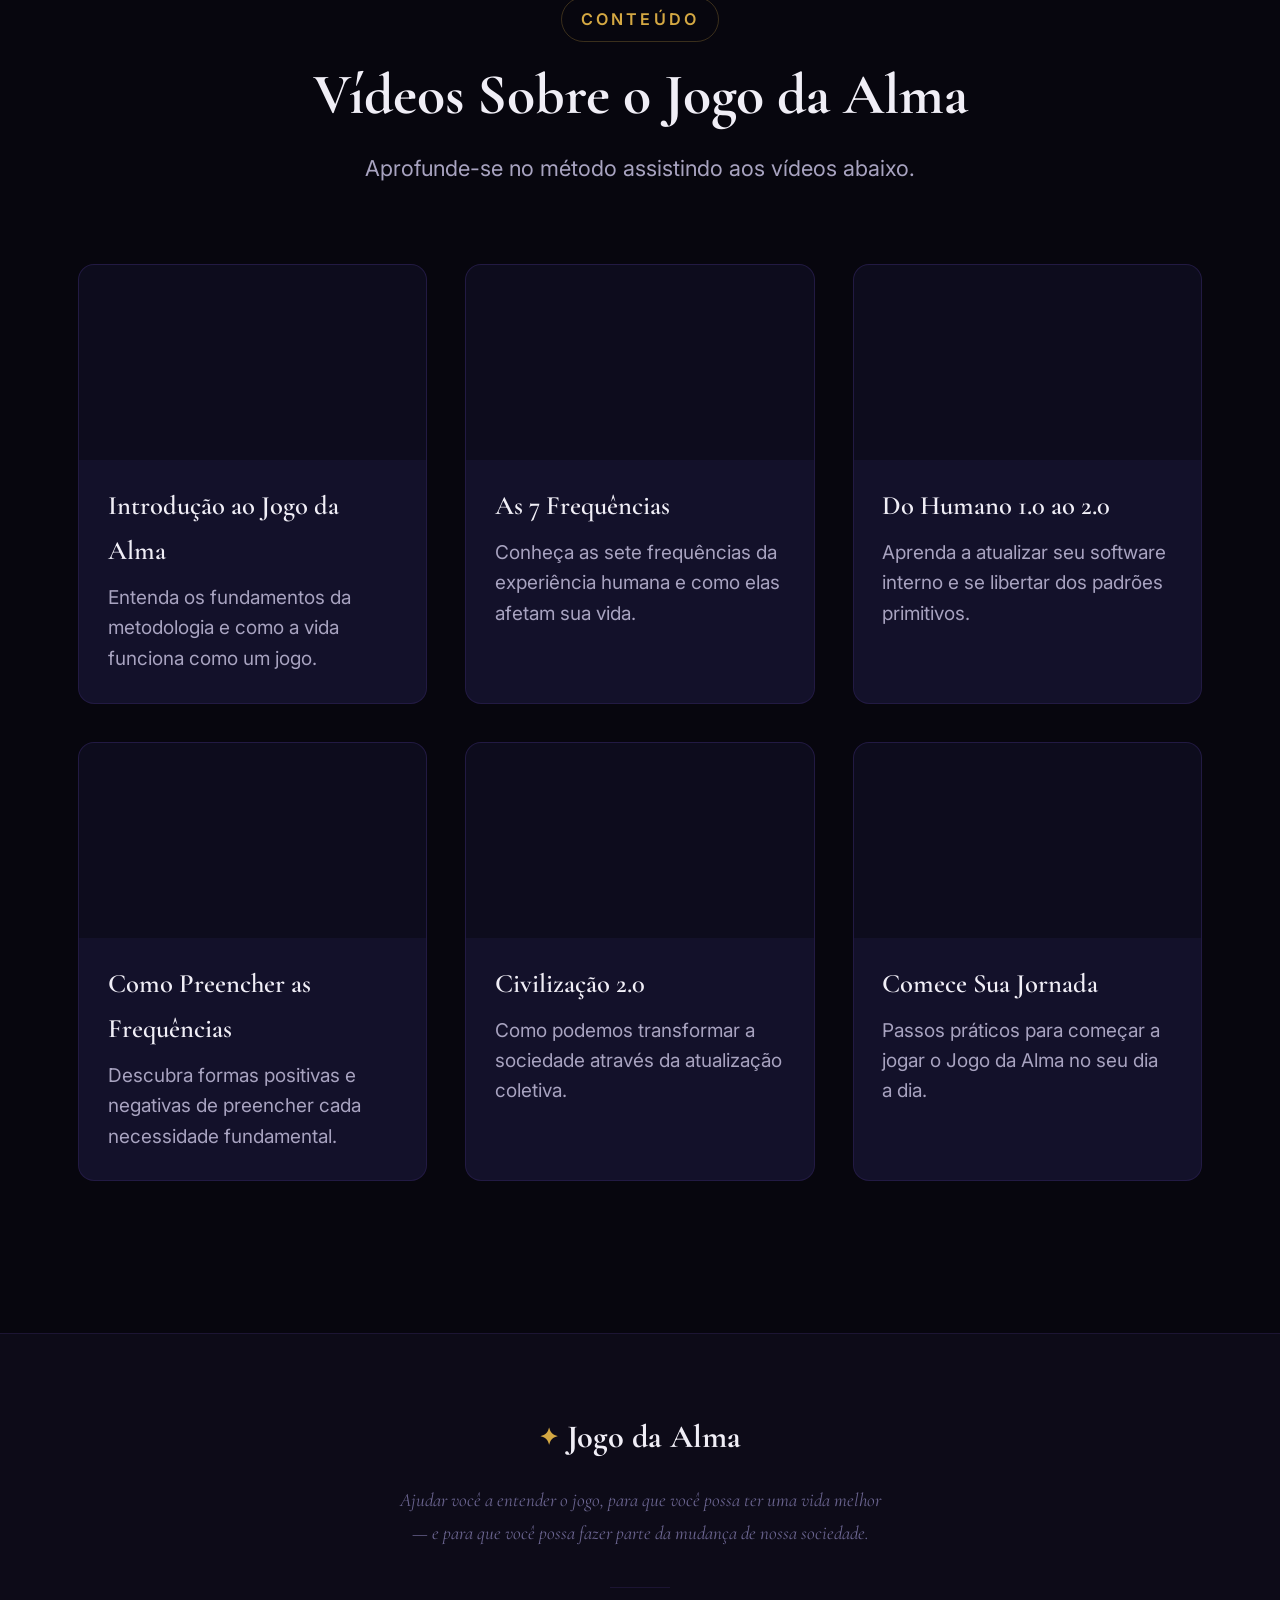
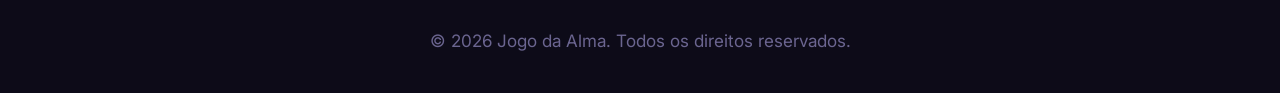
==== commit cdd74320: "Add integrated 4-dimension chakra questionnaire with charts and PDF export Made-with: Cursor" ====
--- a/index.html
+++ b/index.html
@@ -41,6 +41,7 @@
             <a href="questionario-acoes.html" class="hero-cta hero-cta-secondary">Diagnóstico das Ações (Fazer) <span>→</span></a>
             <a href="questionario-externo.html" class="hero-cta hero-cta-secondary">Diagnóstico Externo (Ter) <span>→</span></a>
             <a href="questionario-perfil.html" class="hero-cta hero-cta-secondary">Perfil 1.0 vs 2.0 <span>→</span></a>
+            <a href="questionario-integrado.html" class="hero-cta hero-cta-secondary" style="border-color:#14b8a6;color:#14b8a6;">Diagnóstico Integrado <span>→</span></a>
         </div>
         <div class="hero-chakra-strip">
             <div class="chakra-dot" style="--color: #e74c3c" data-label="Segurança"></div>
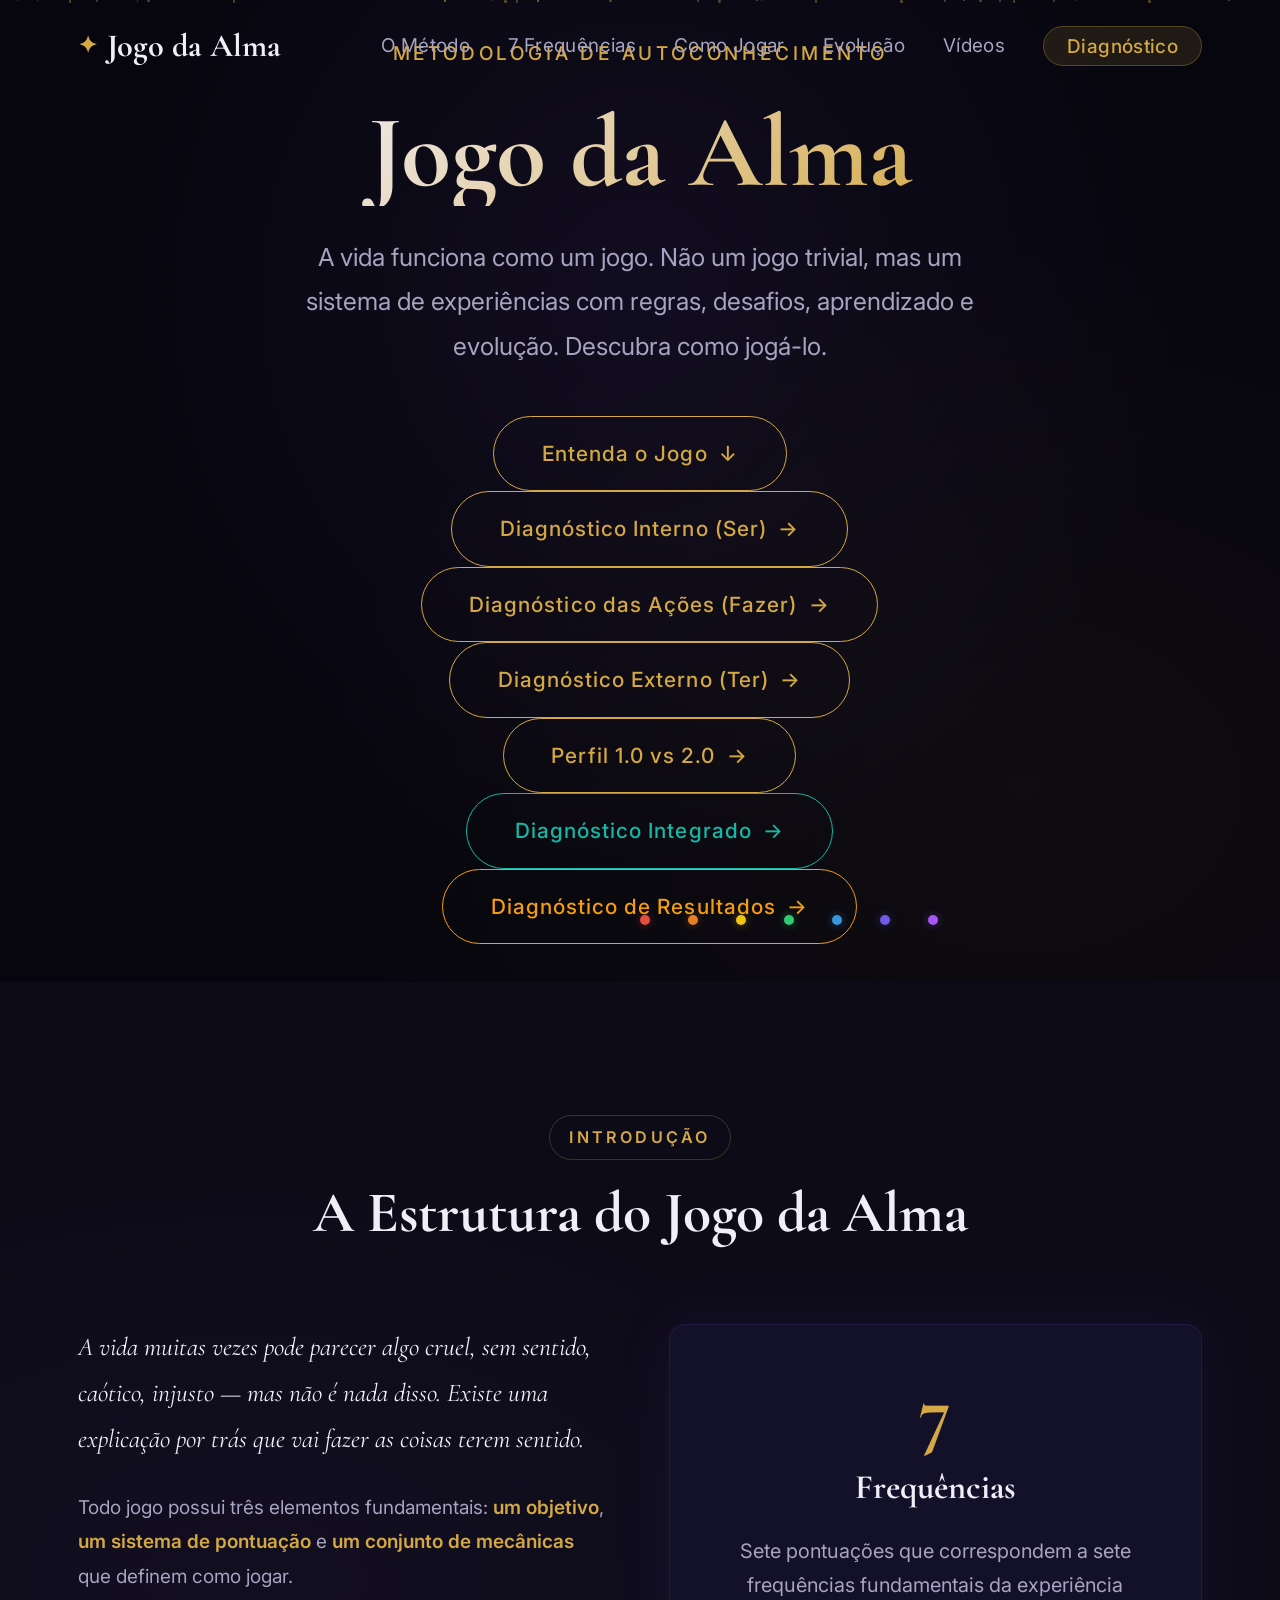
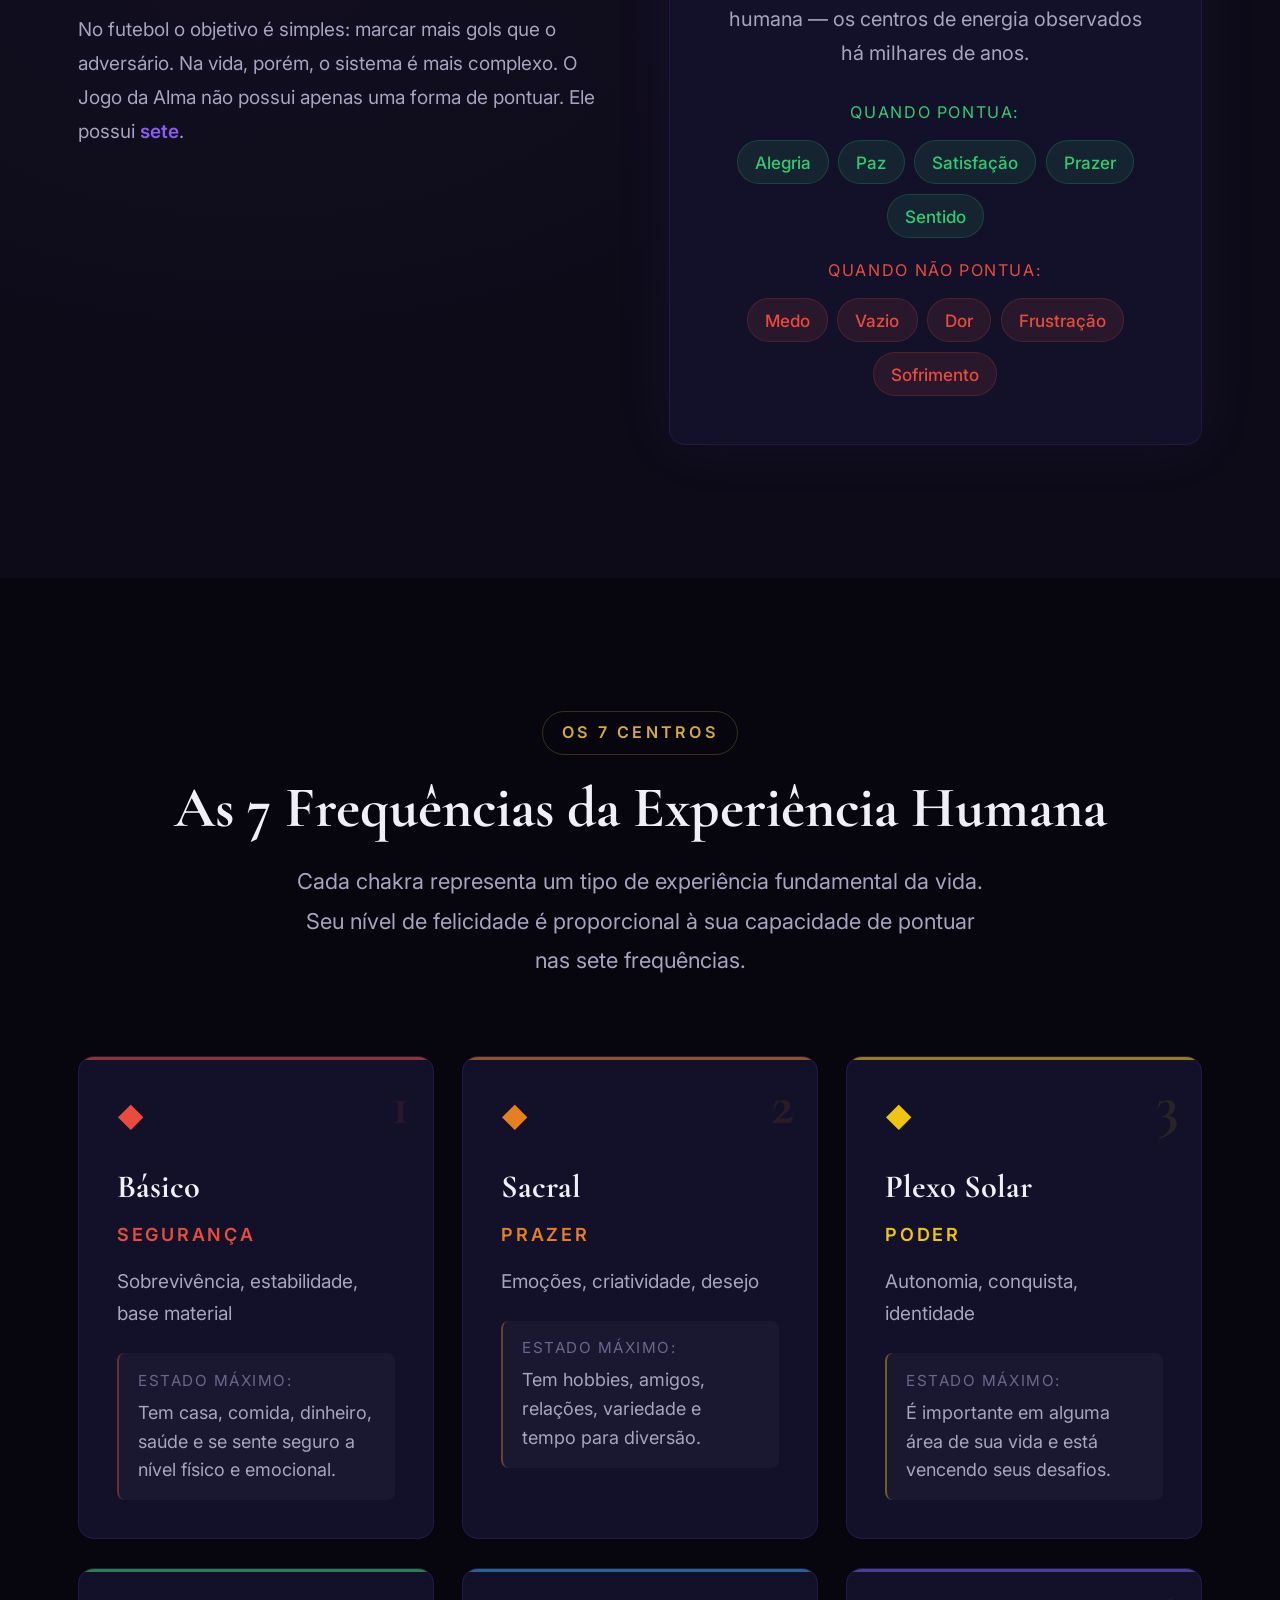
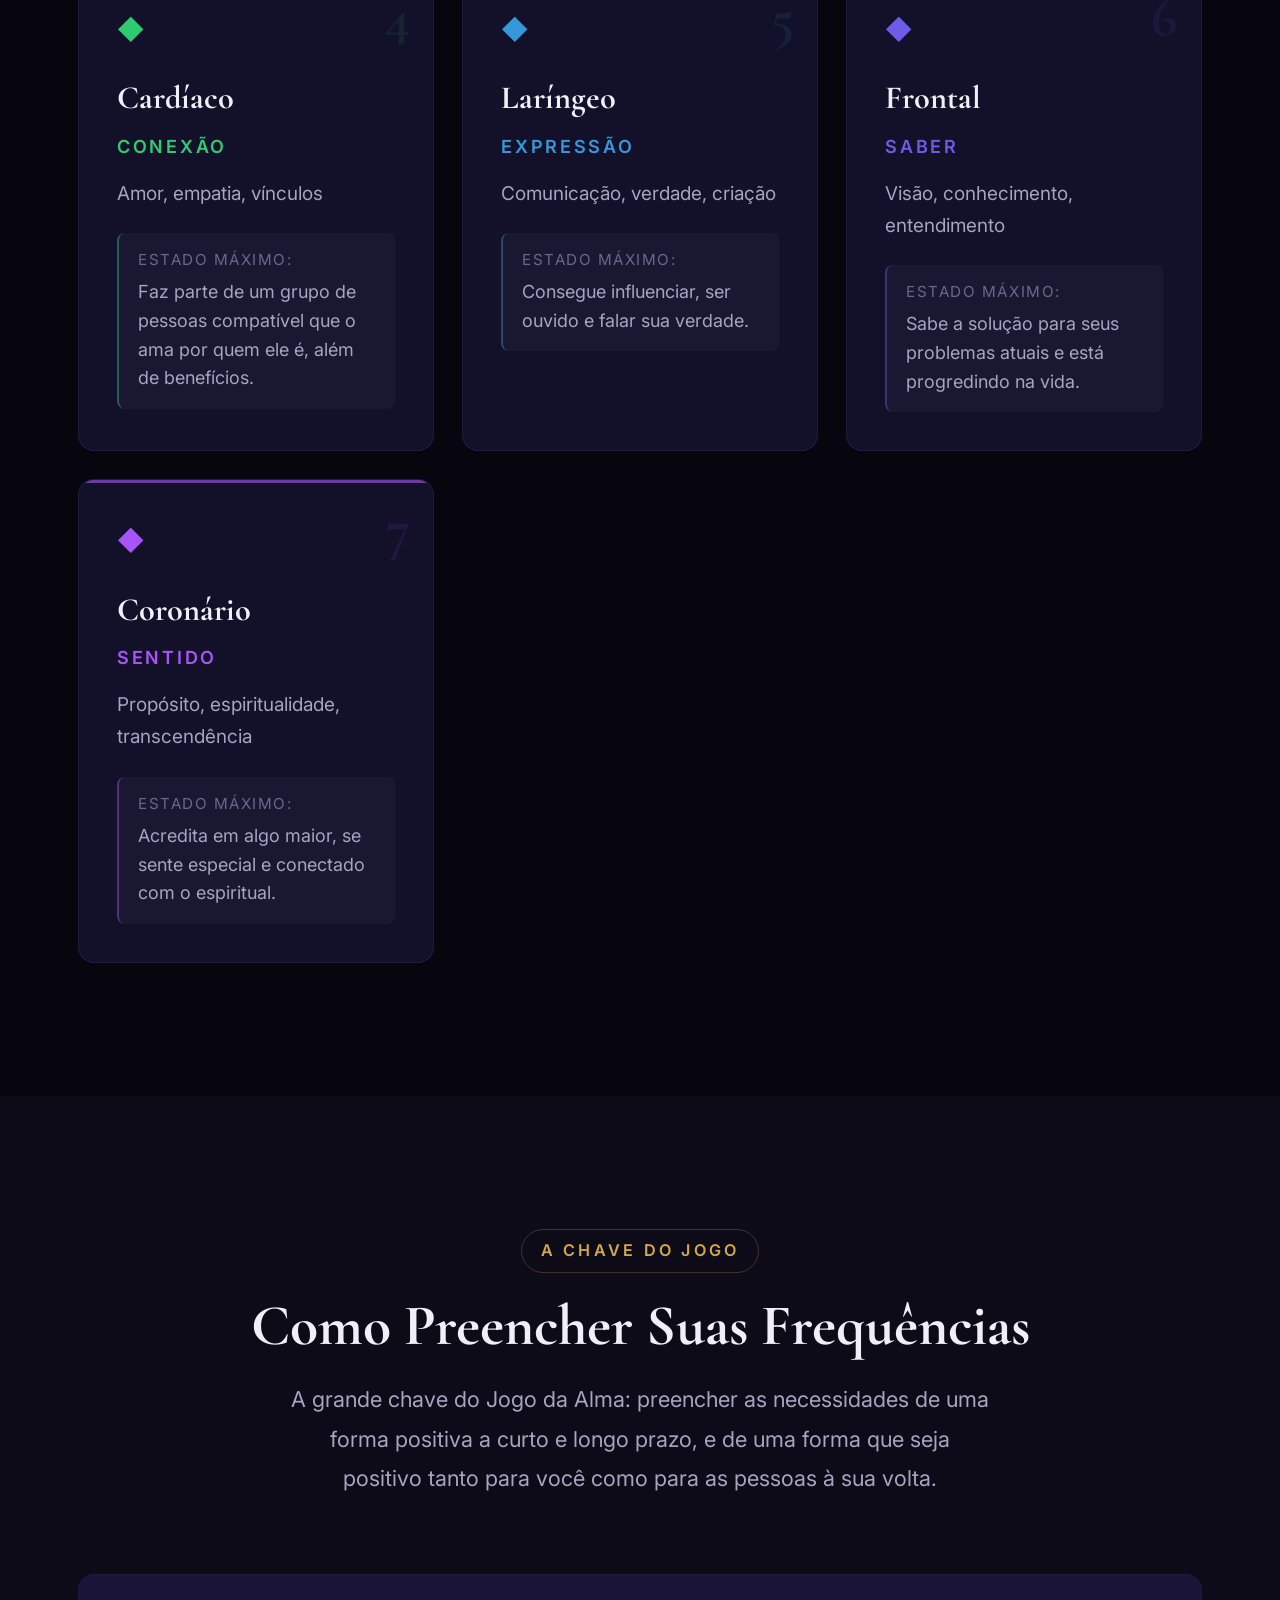
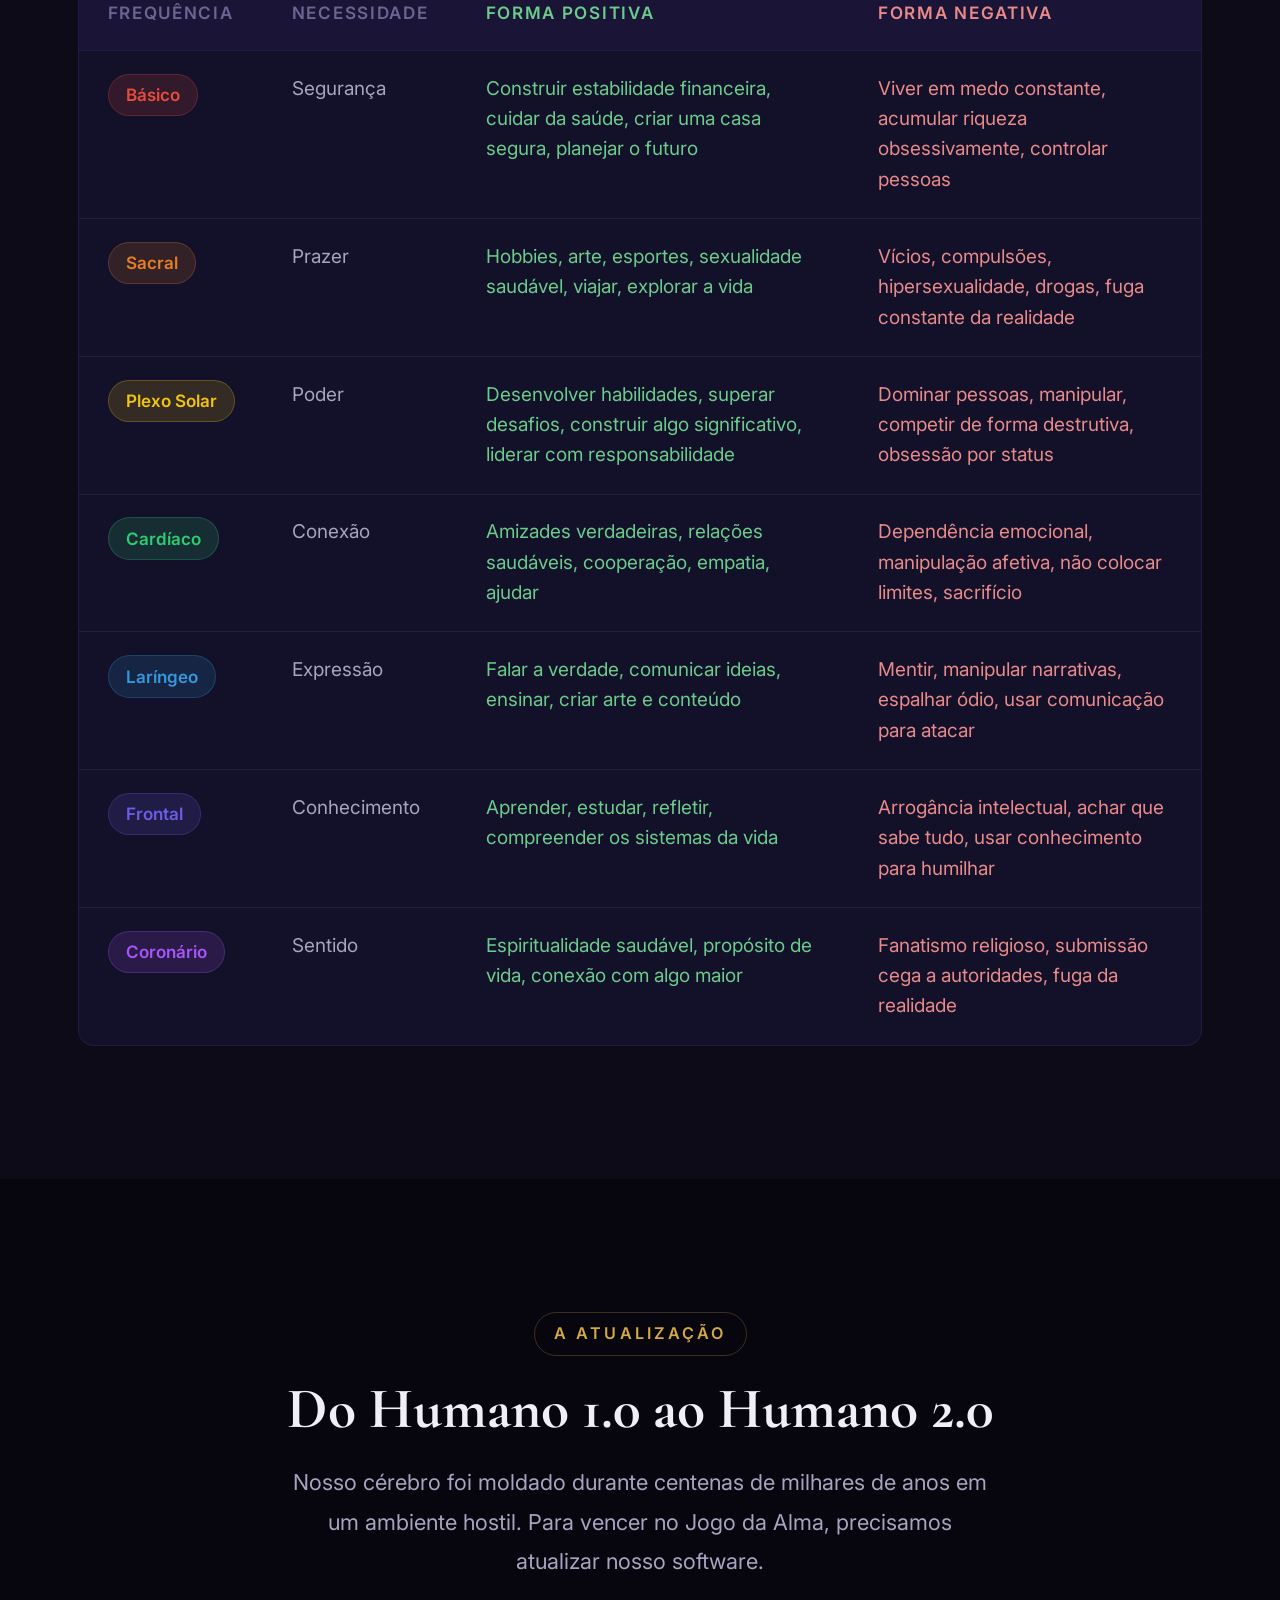
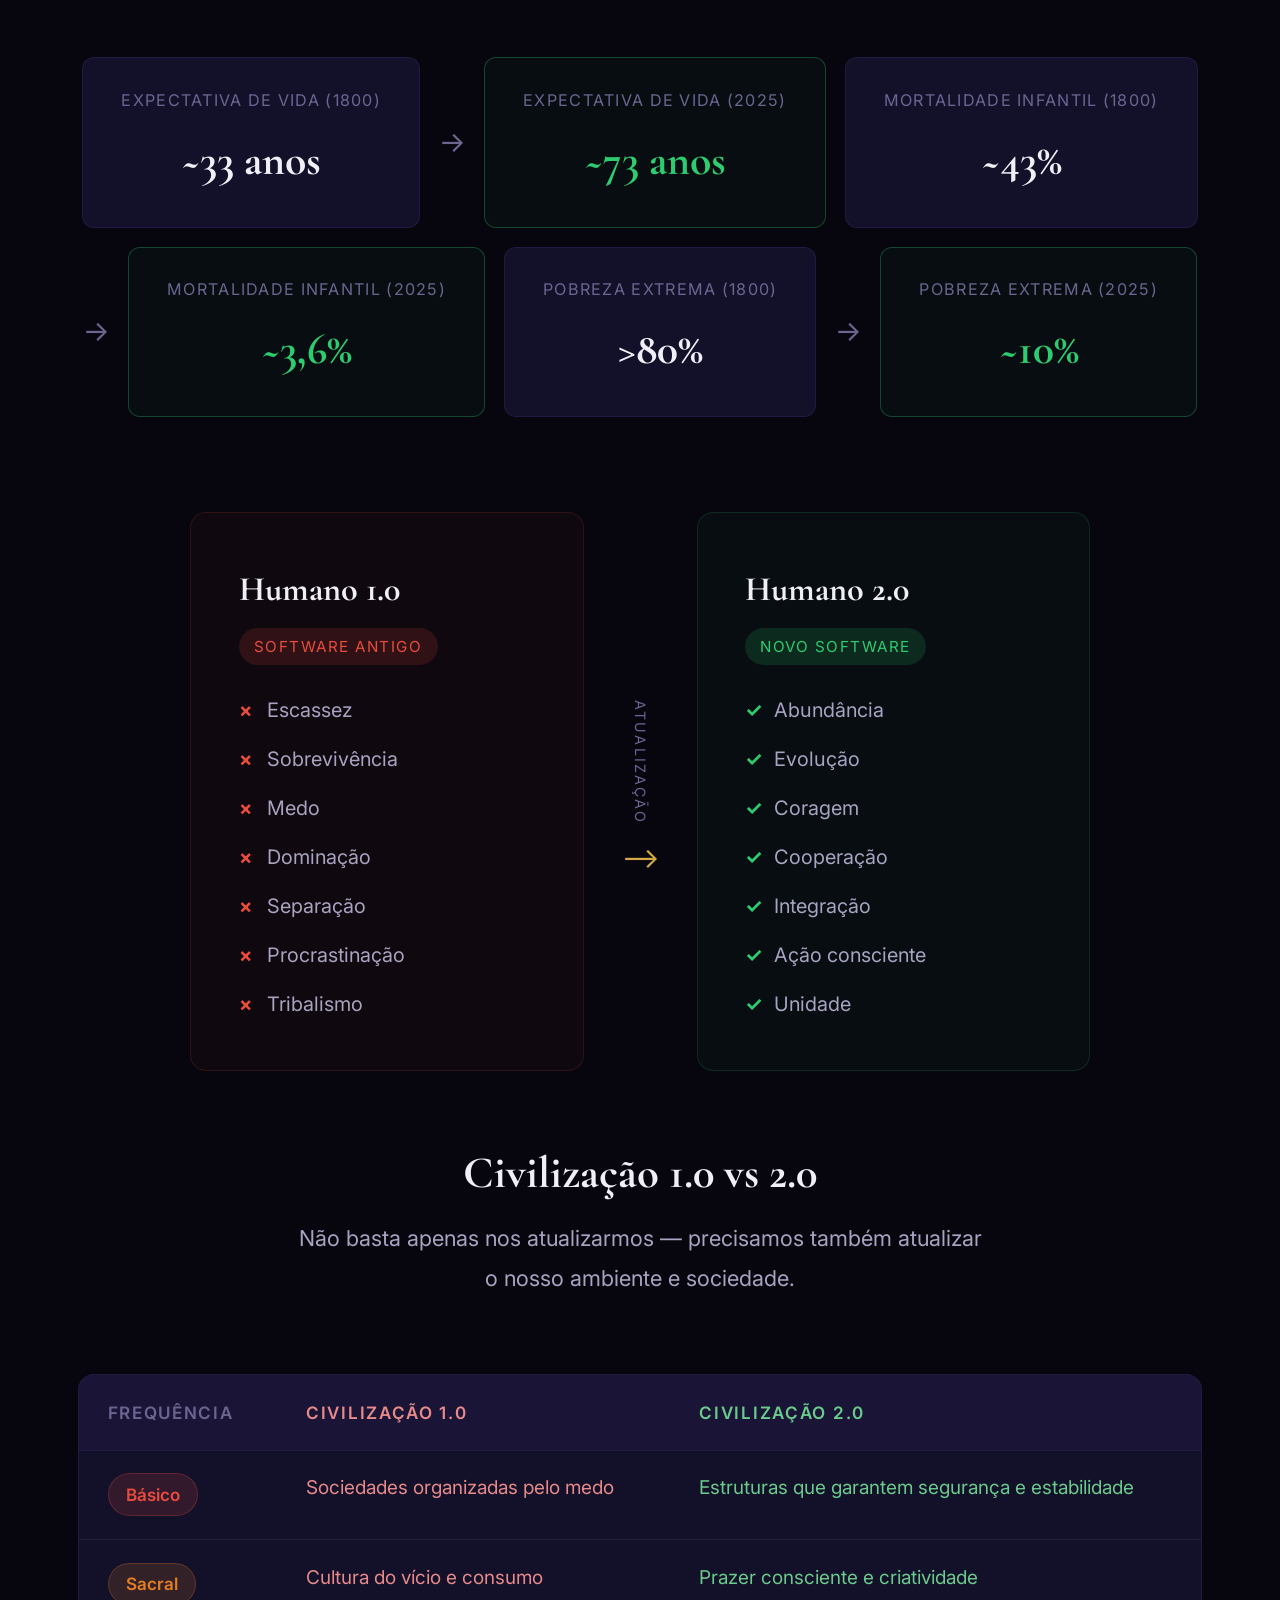
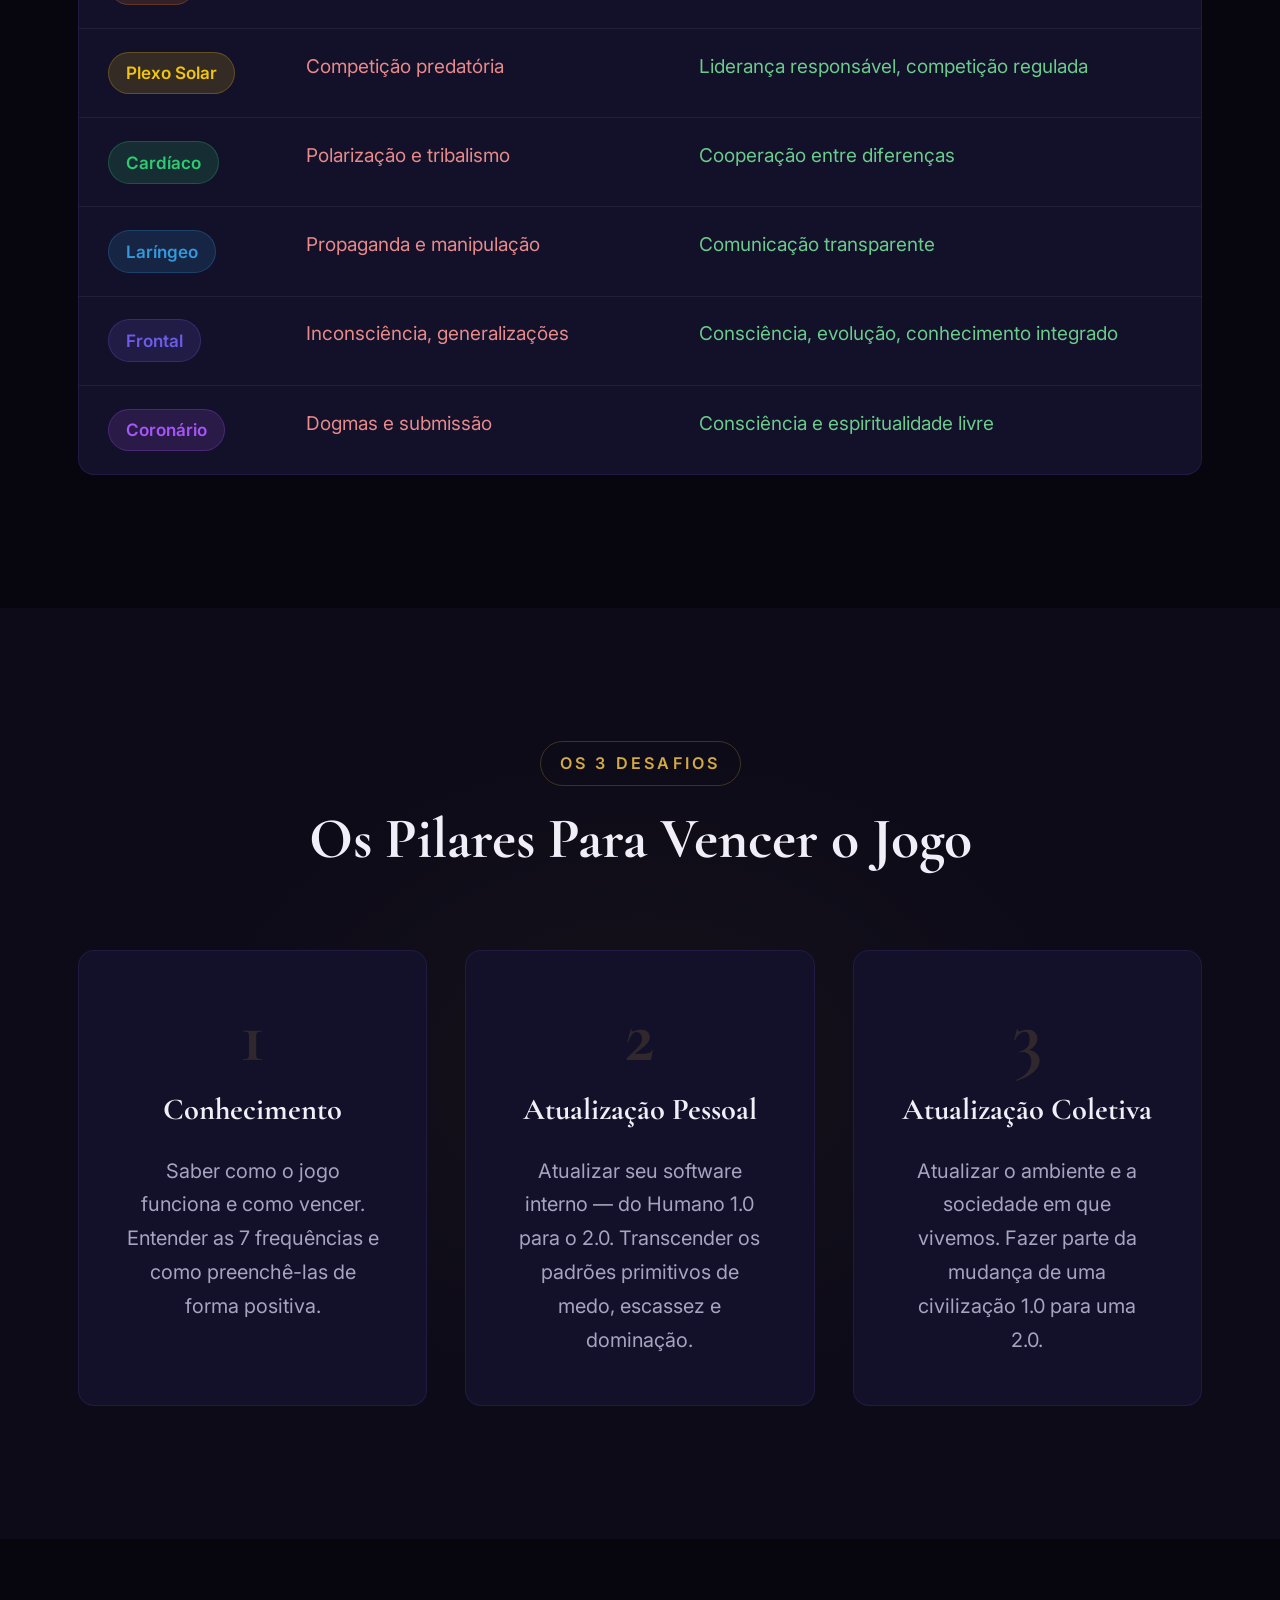
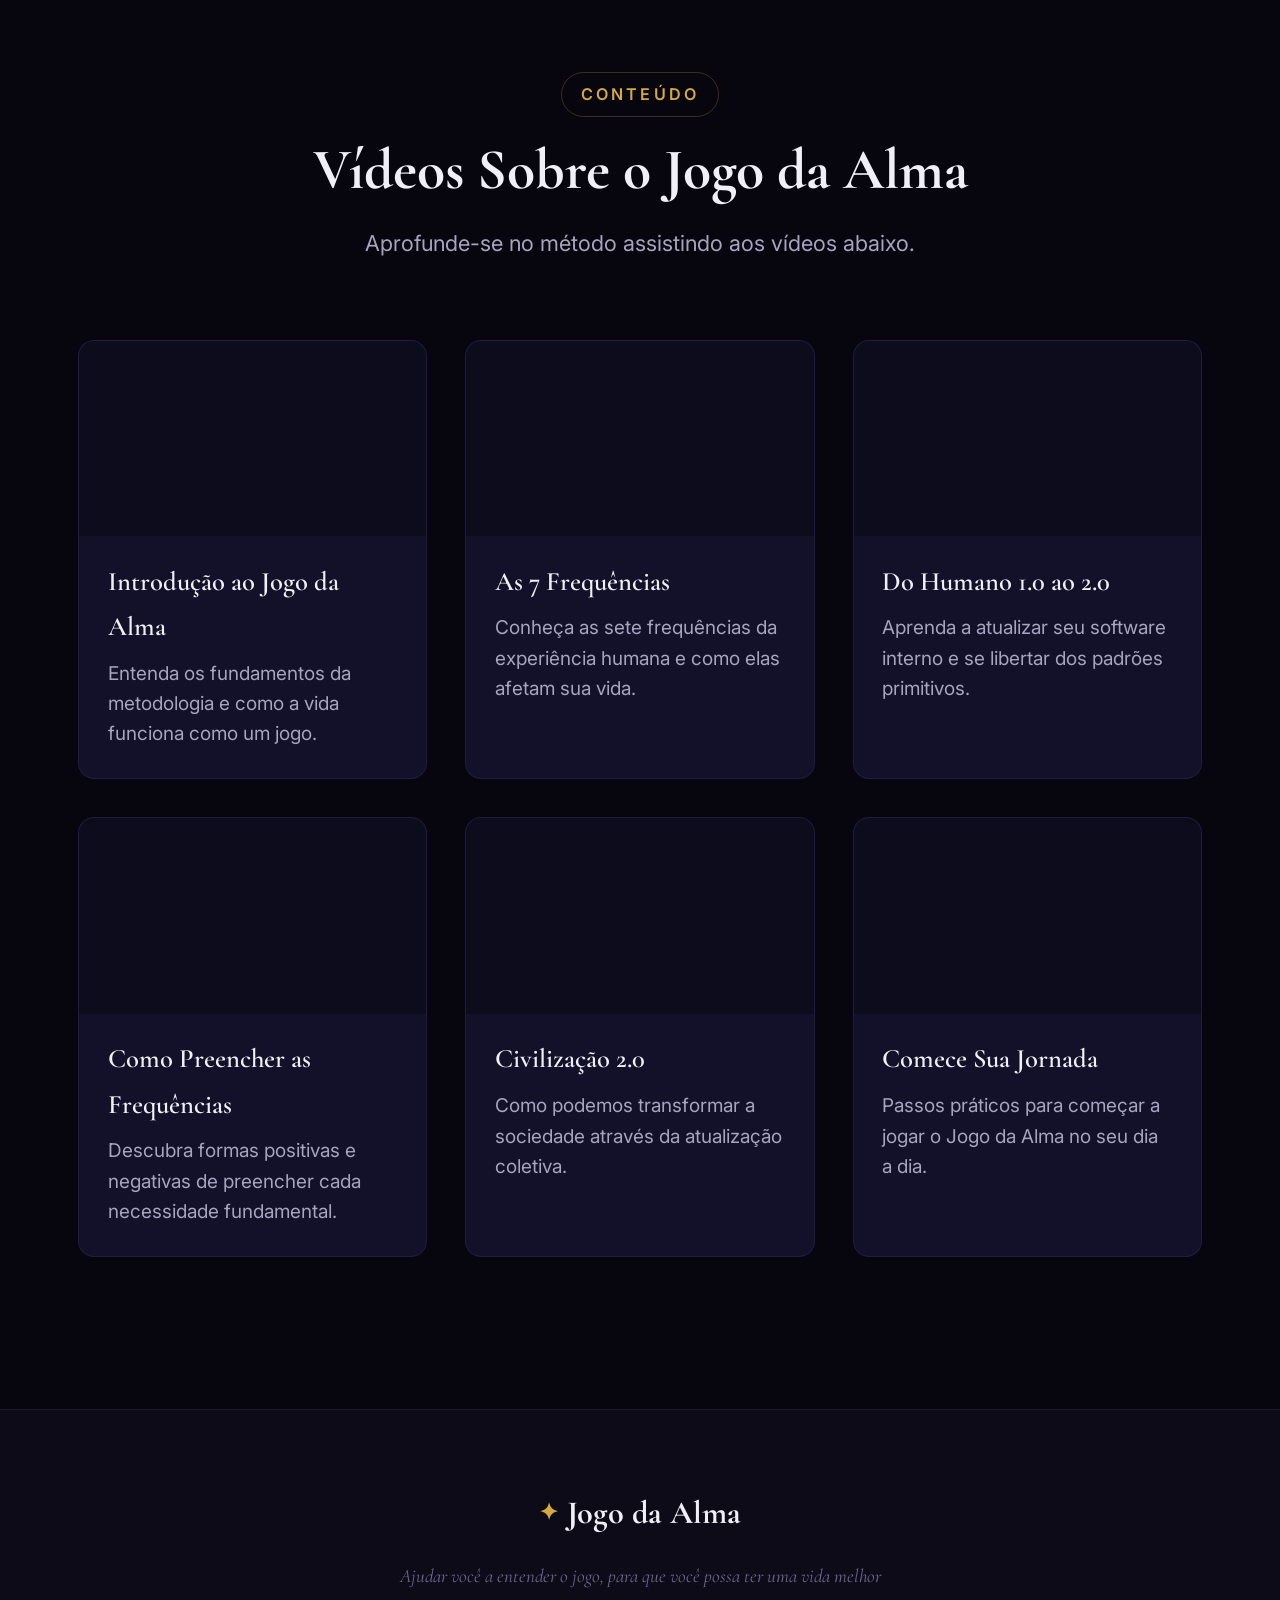
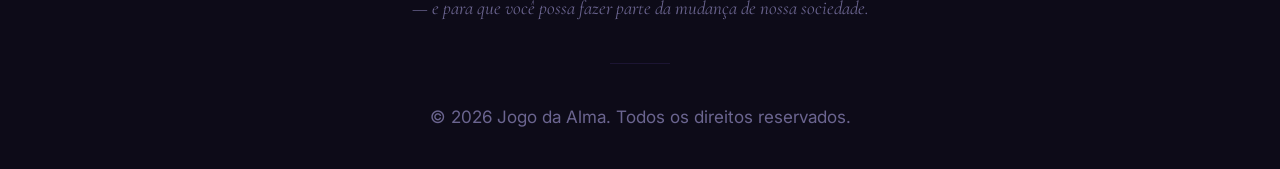
==== commit fa1c75e1: "Add results questionnaire with 0-10 scale and comparison charts Made-with: Cursor" ====
--- a/index.html
+++ b/index.html
@@ -42,6 +42,7 @@
             <a href="questionario-externo.html" class="hero-cta hero-cta-secondary">Diagnóstico Externo (Ter) <span>→</span></a>
             <a href="questionario-perfil.html" class="hero-cta hero-cta-secondary">Perfil 1.0 vs 2.0 <span>→</span></a>
             <a href="questionario-integrado.html" class="hero-cta hero-cta-secondary" style="border-color:#14b8a6;color:#14b8a6;">Diagnóstico Integrado <span>→</span></a>
+            <a href="questionario-resultados.html" class="hero-cta hero-cta-secondary" style="border-color:#f59e0b;color:#f59e0b;">Diagnóstico de Resultados <span>→</span></a>
         </div>
         <div class="hero-chakra-strip">
             <div class="chakra-dot" style="--color: #e74c3c" data-label="Segurança"></div>
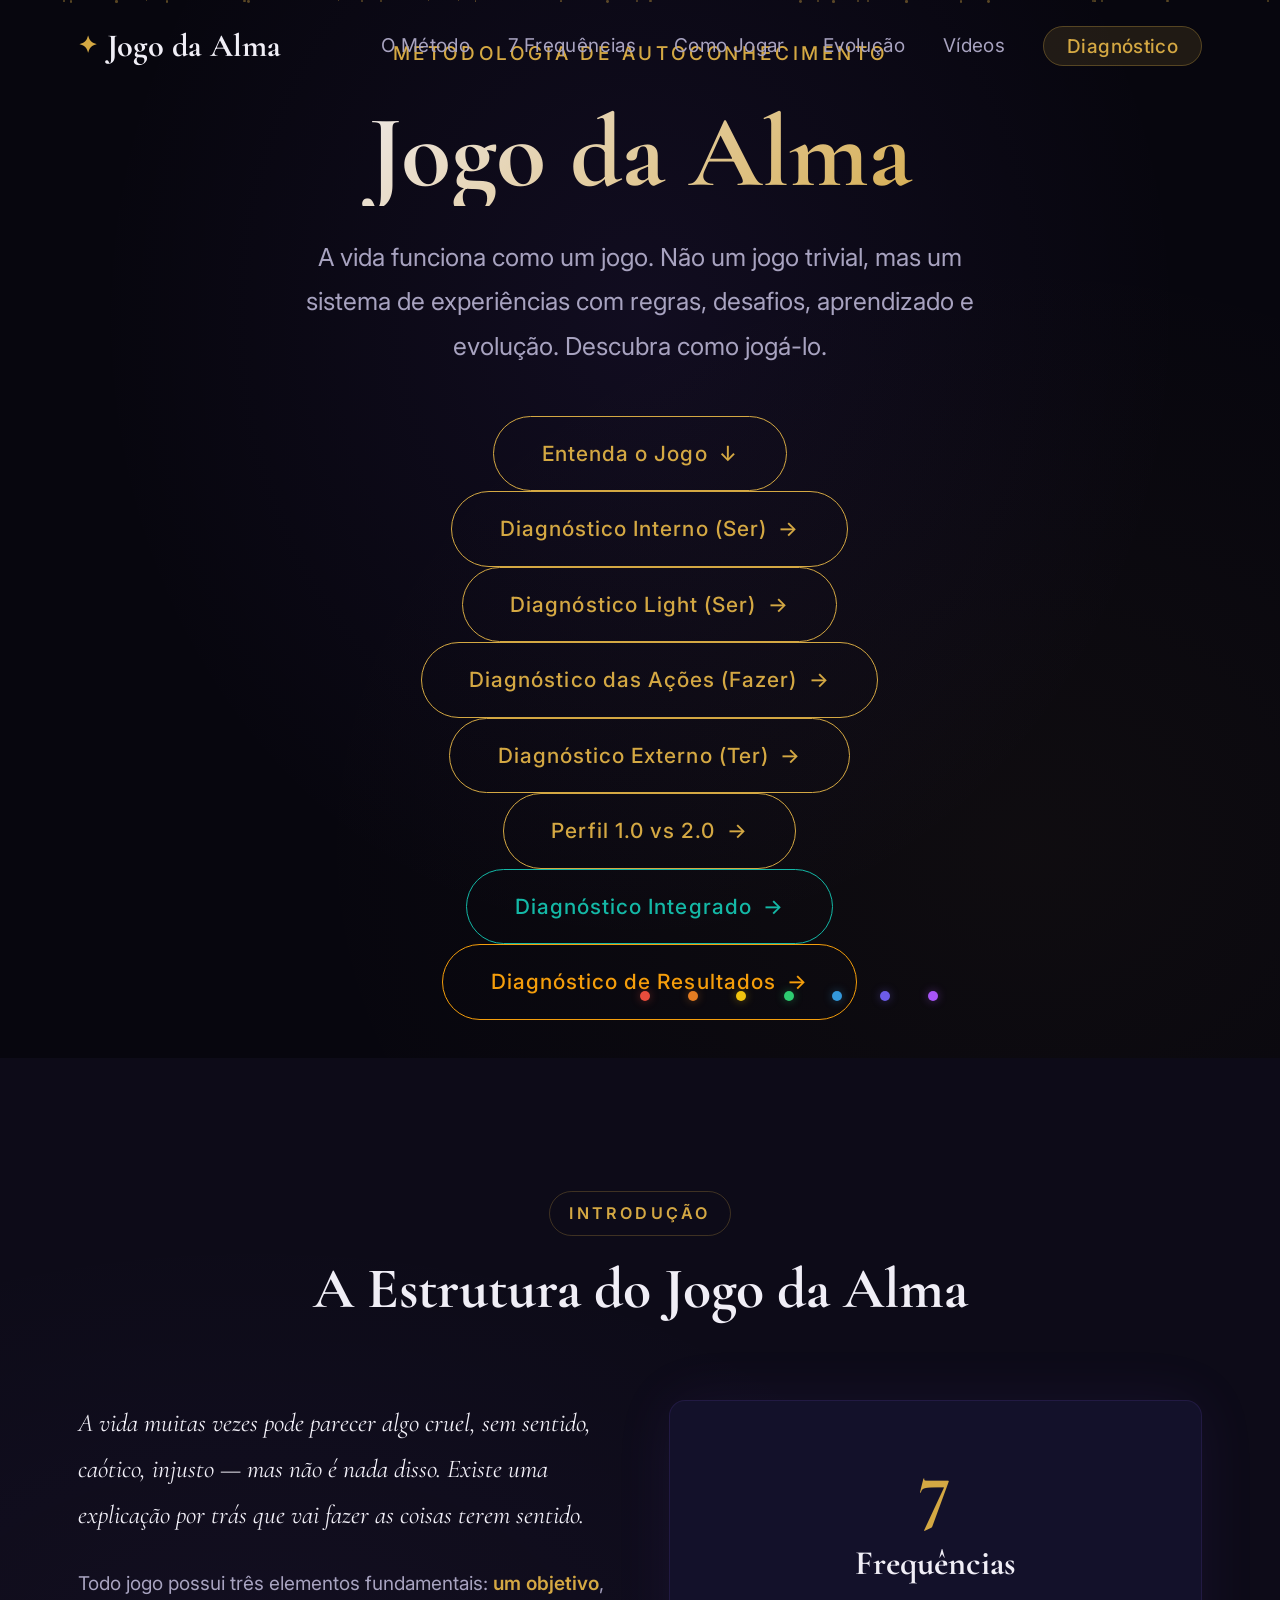
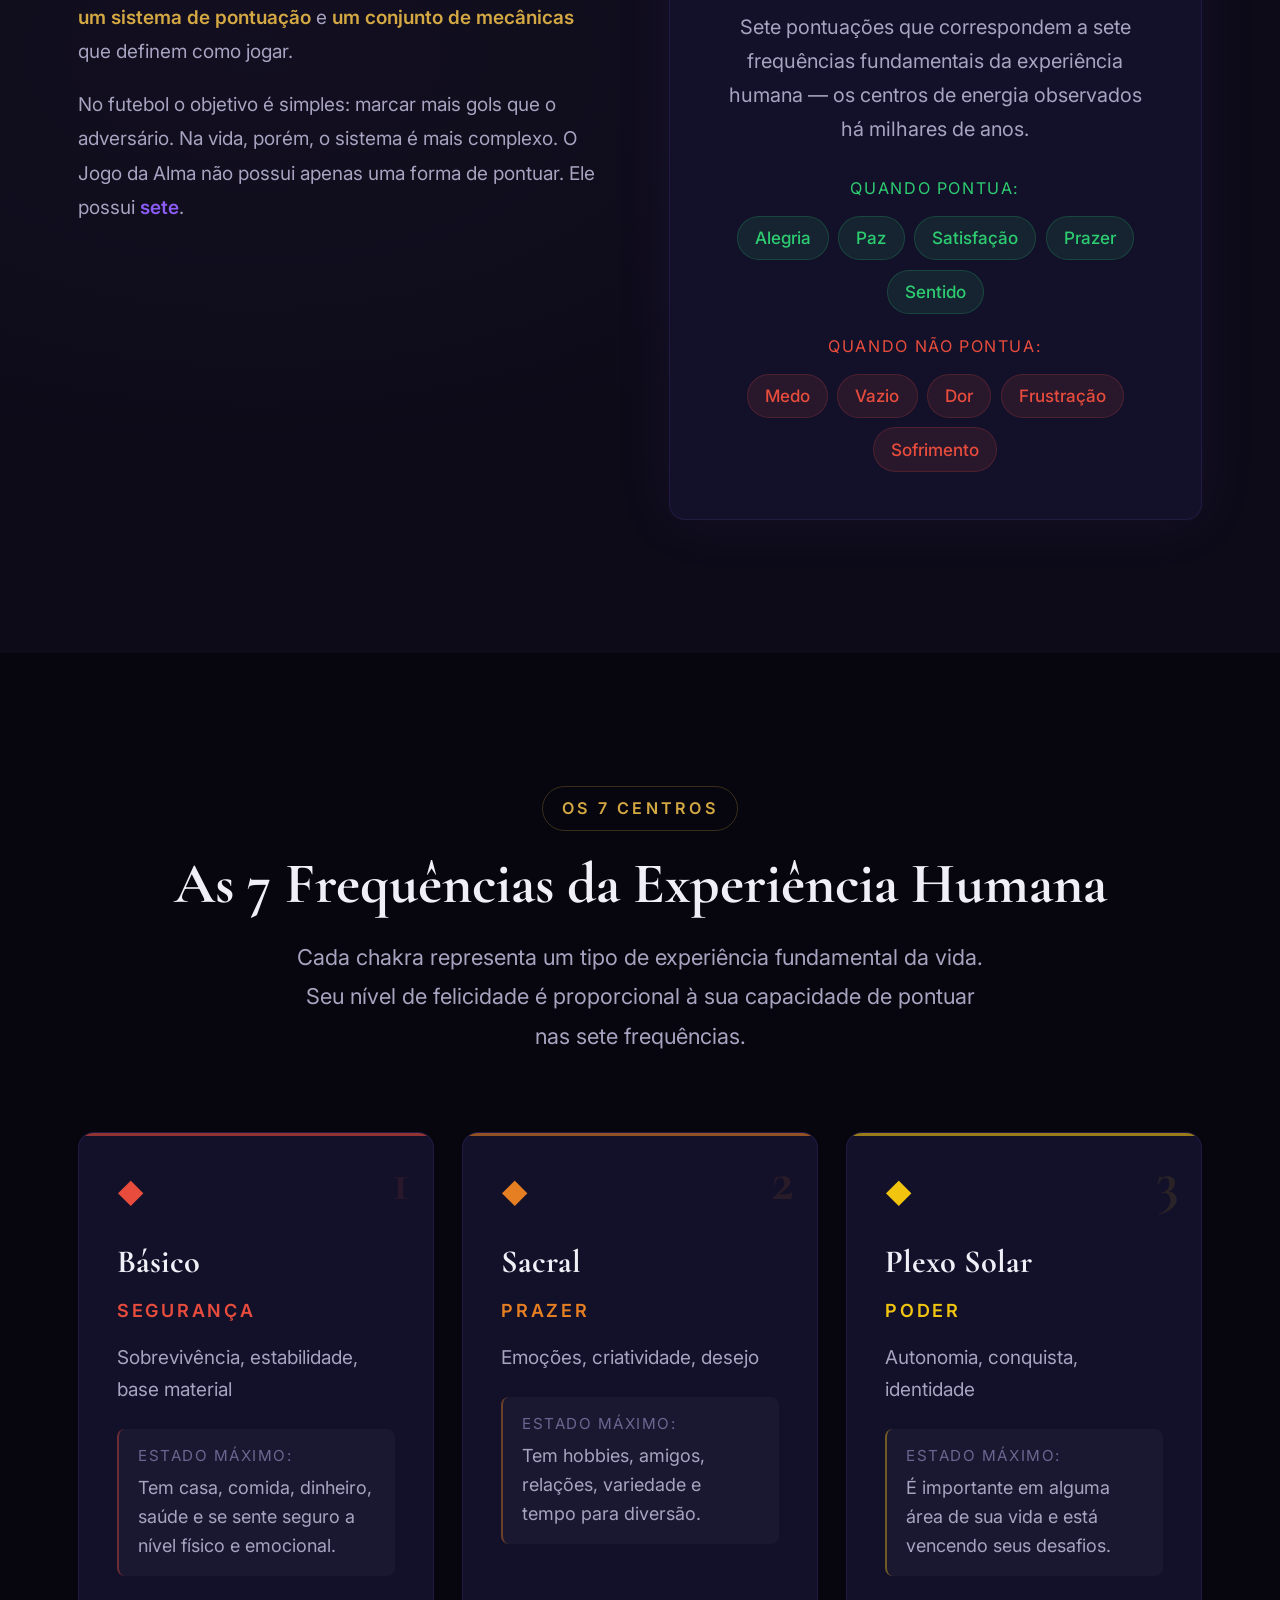
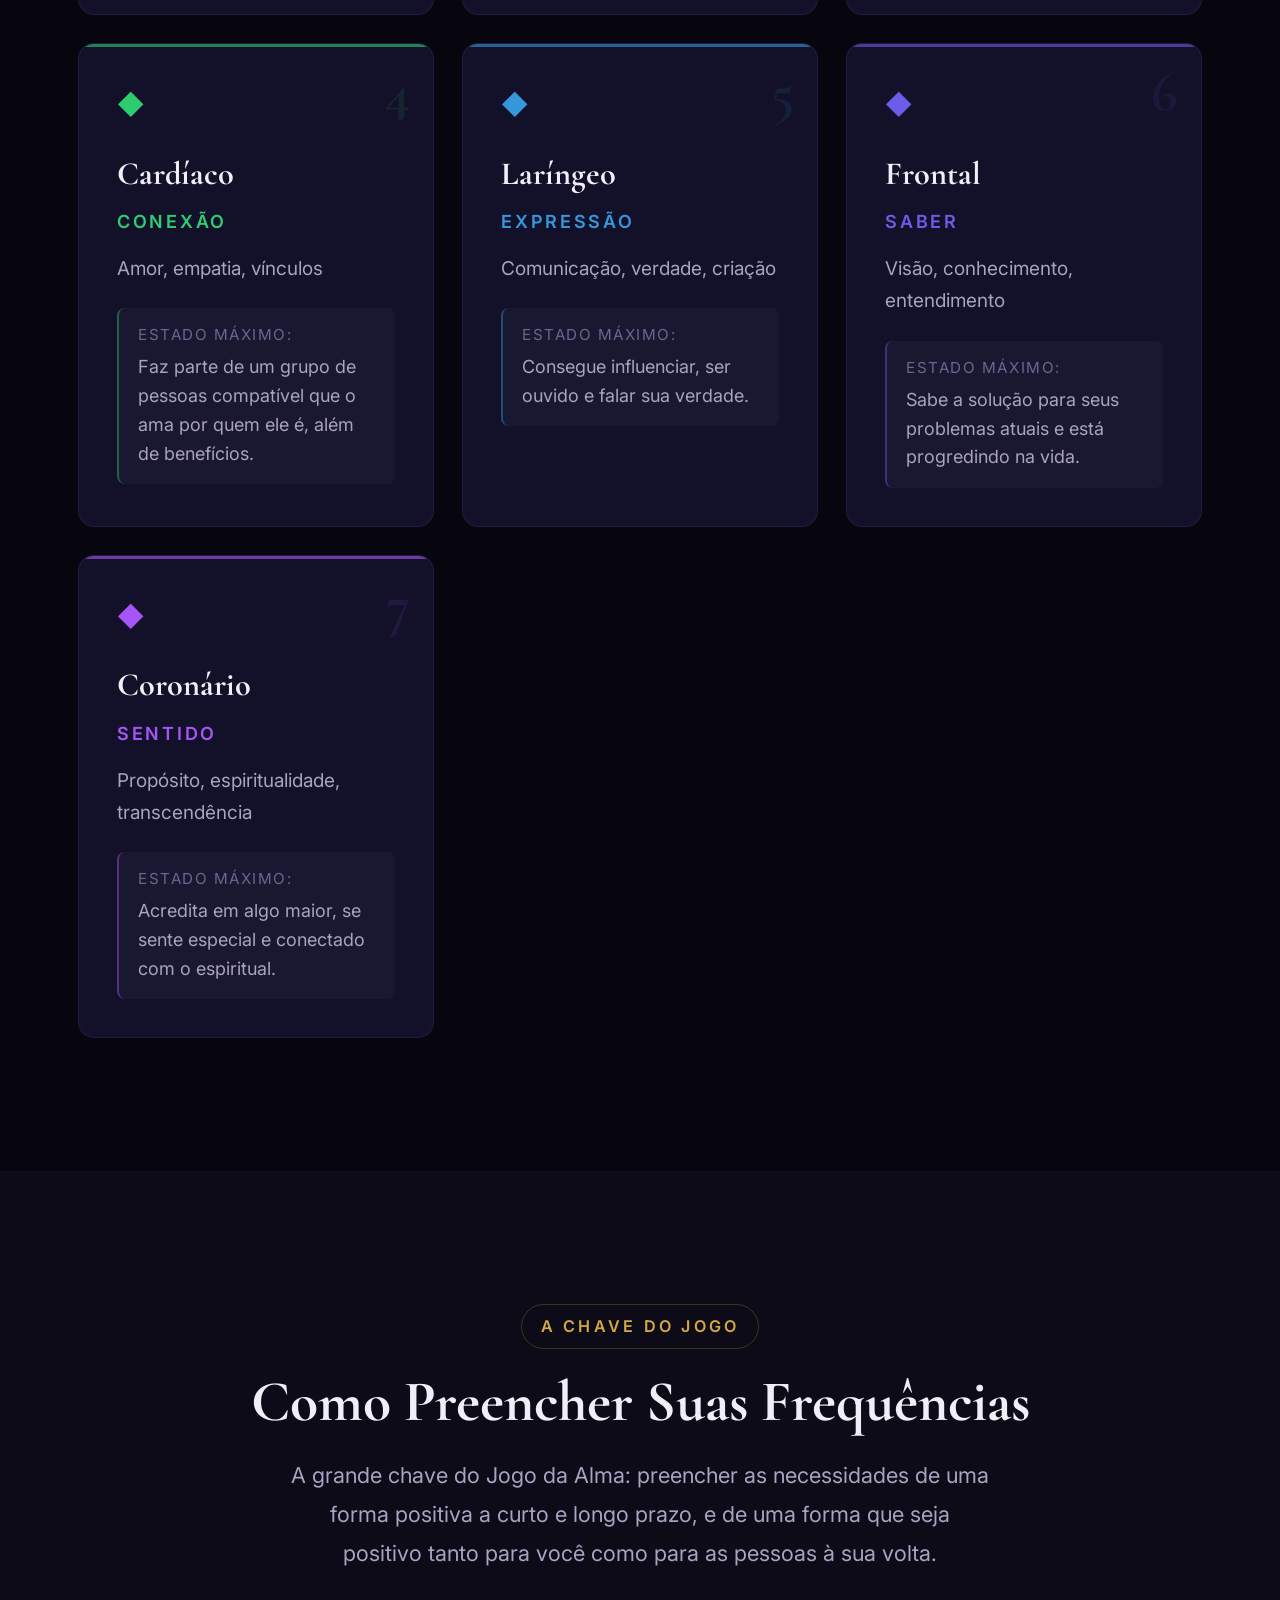
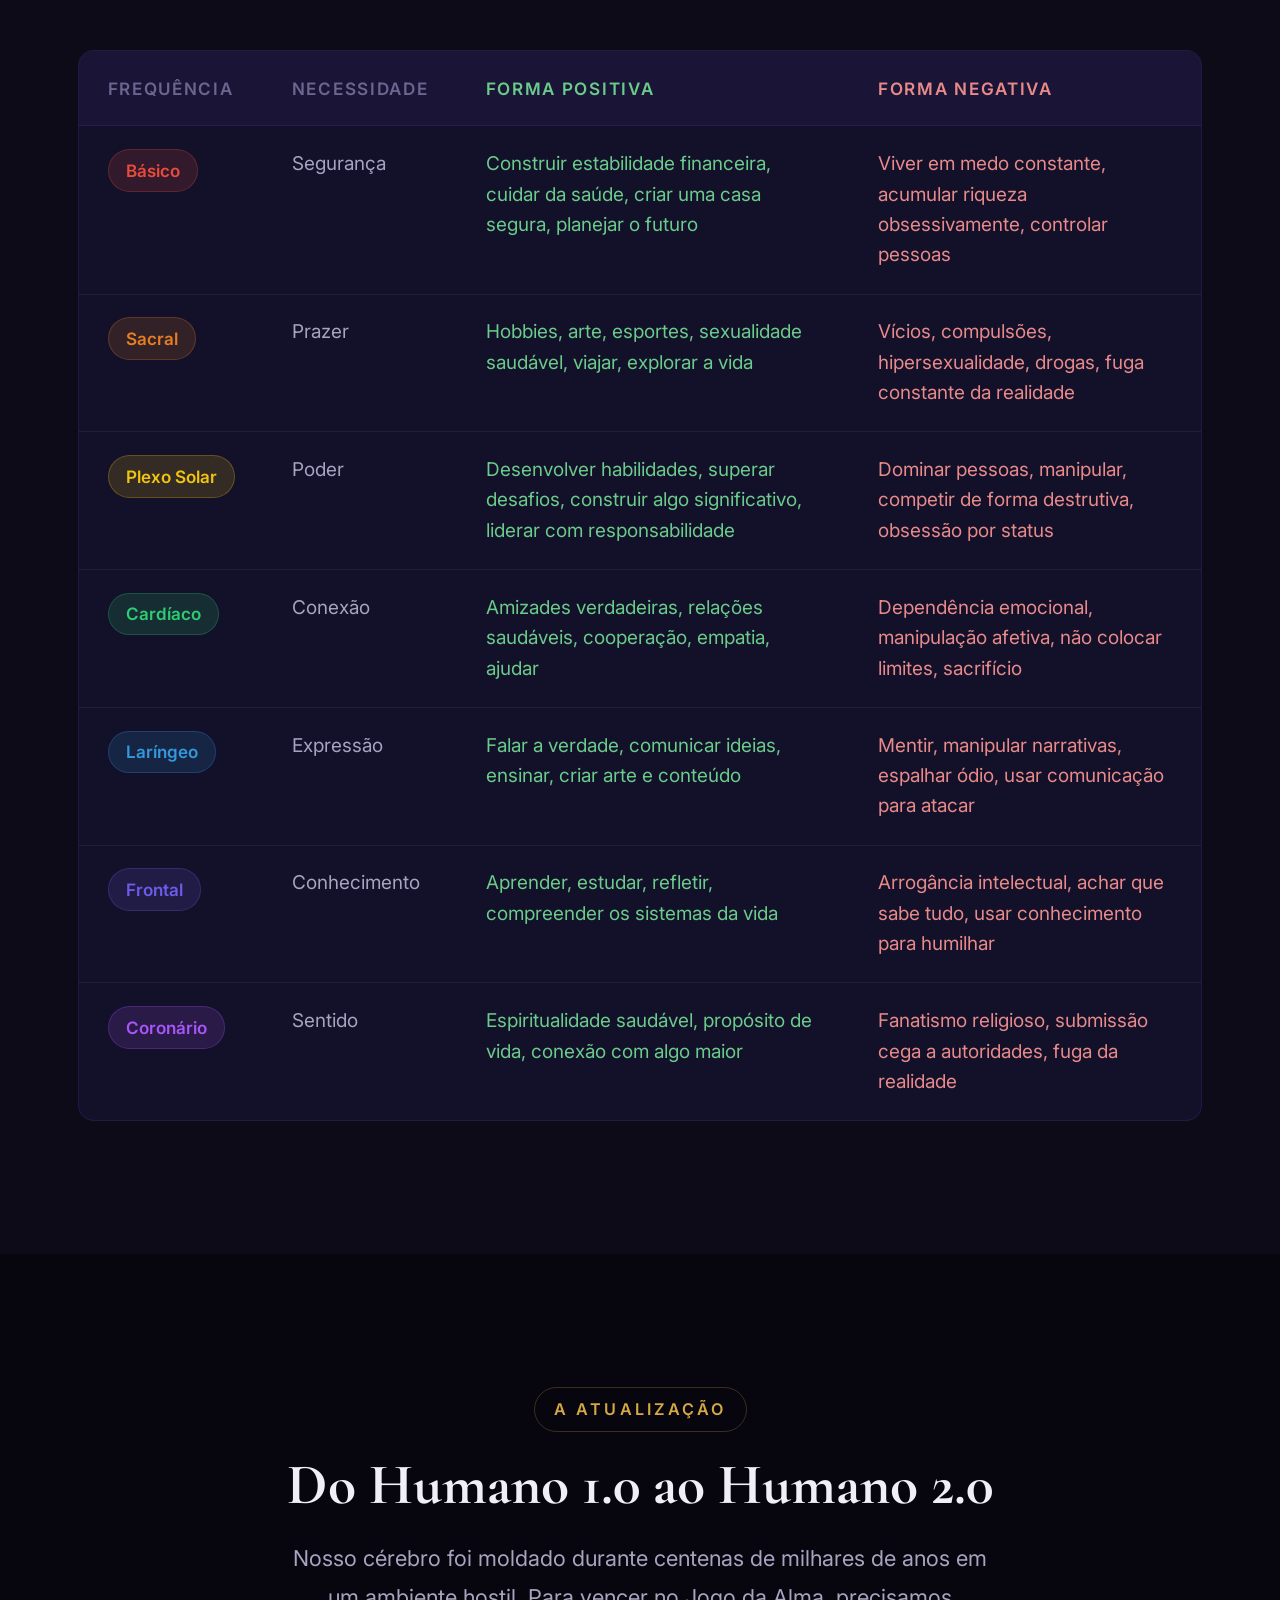
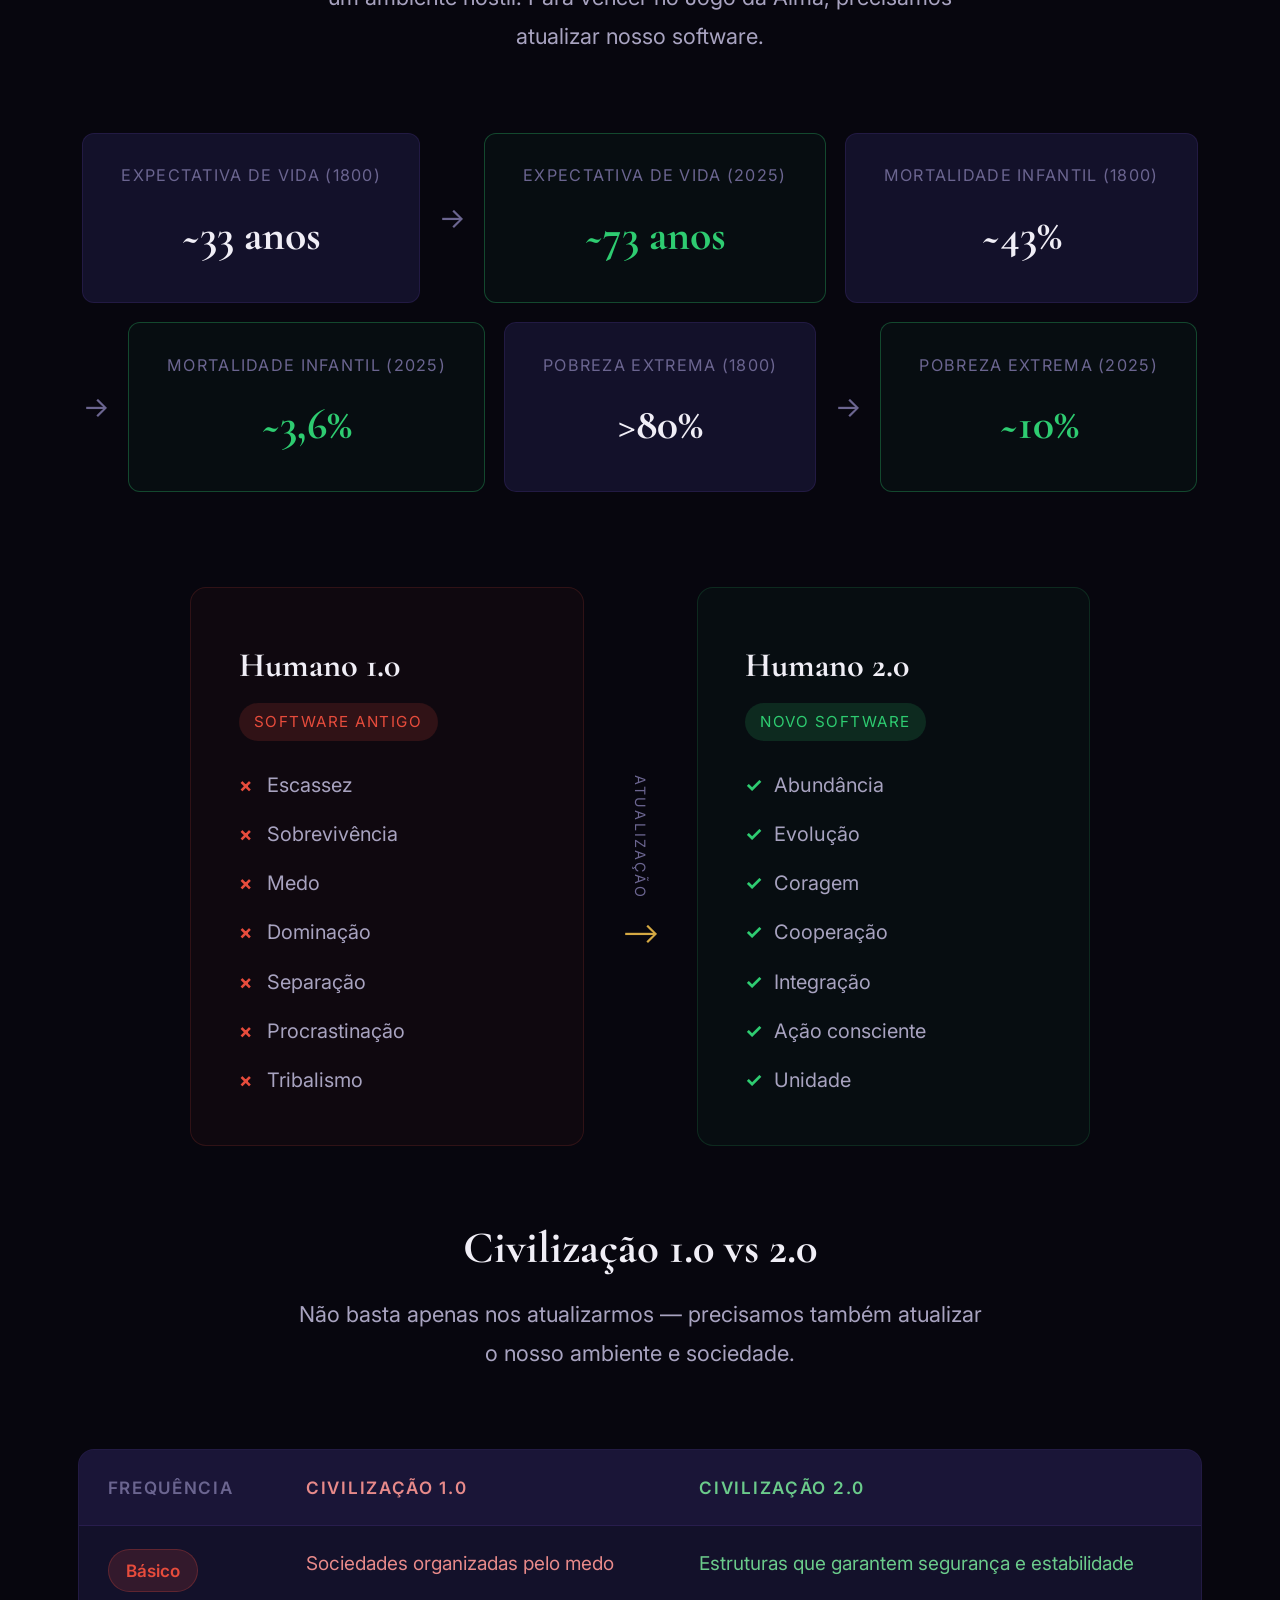
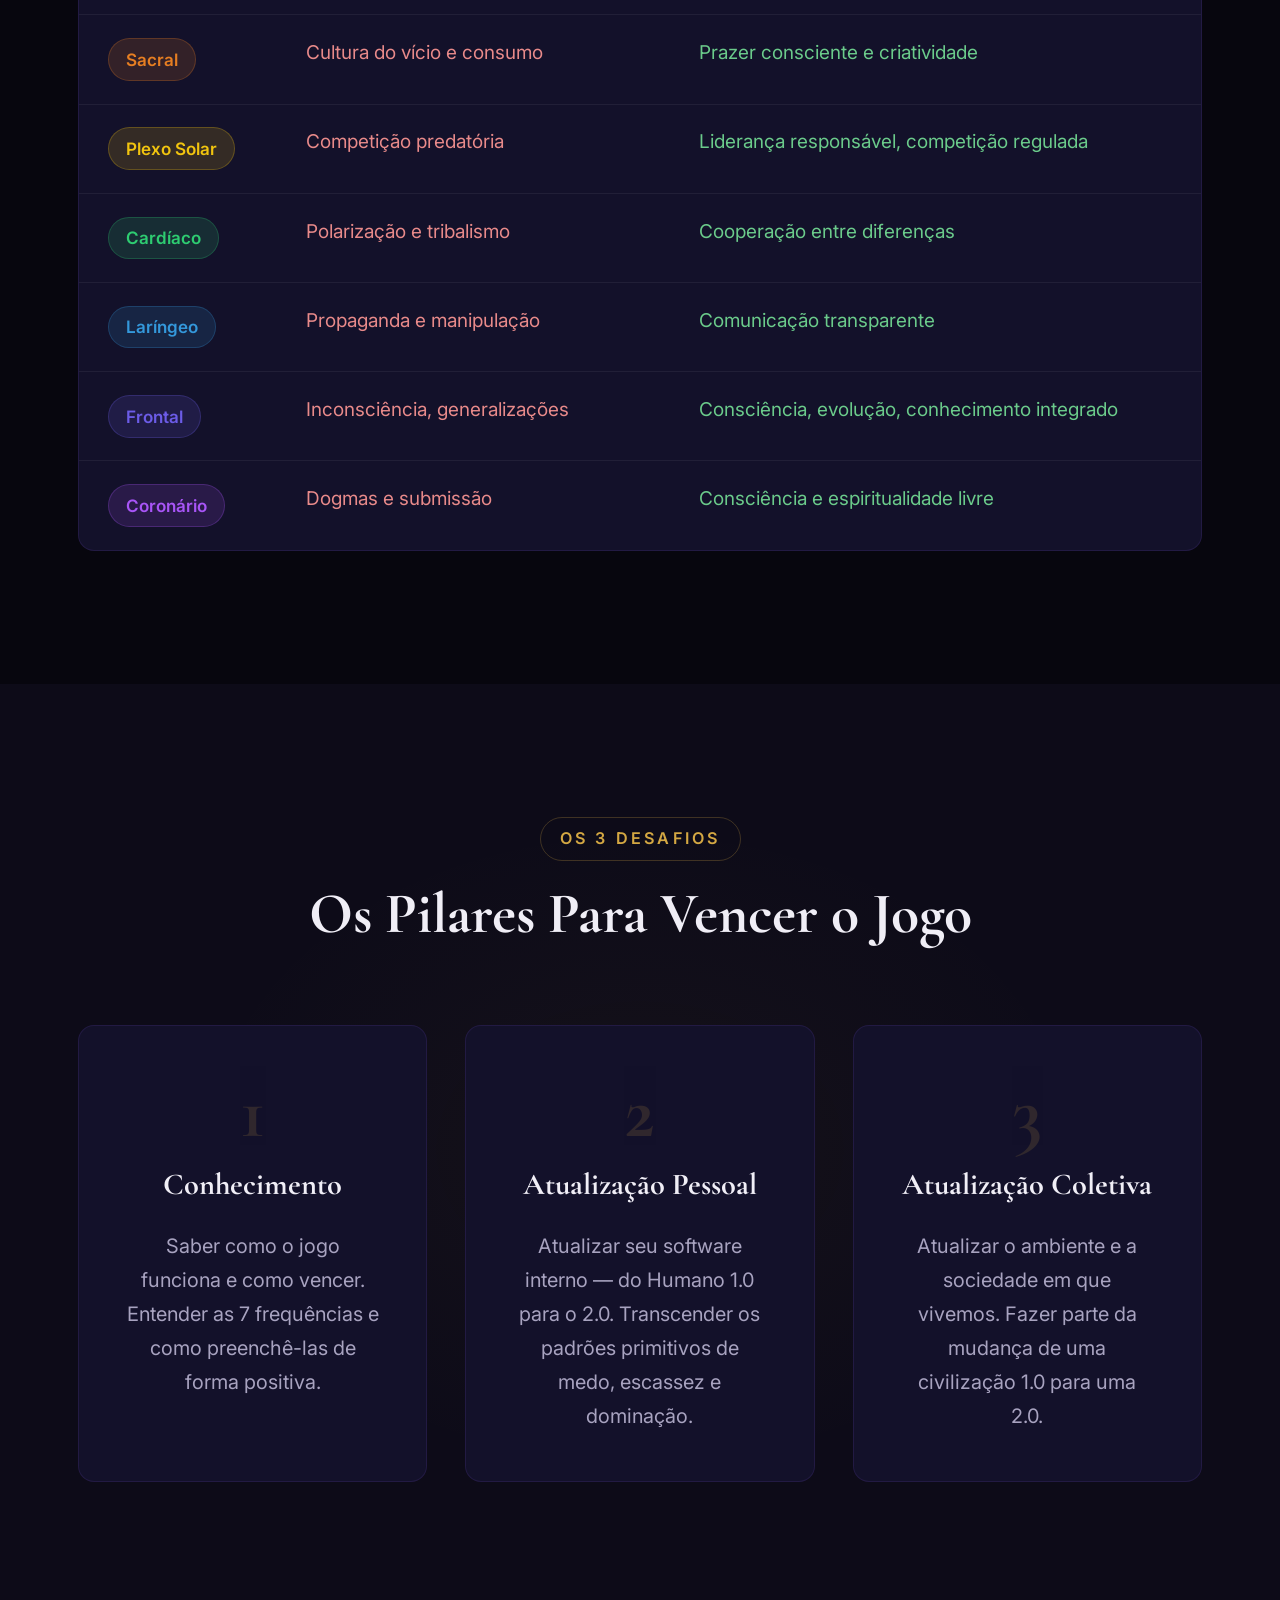
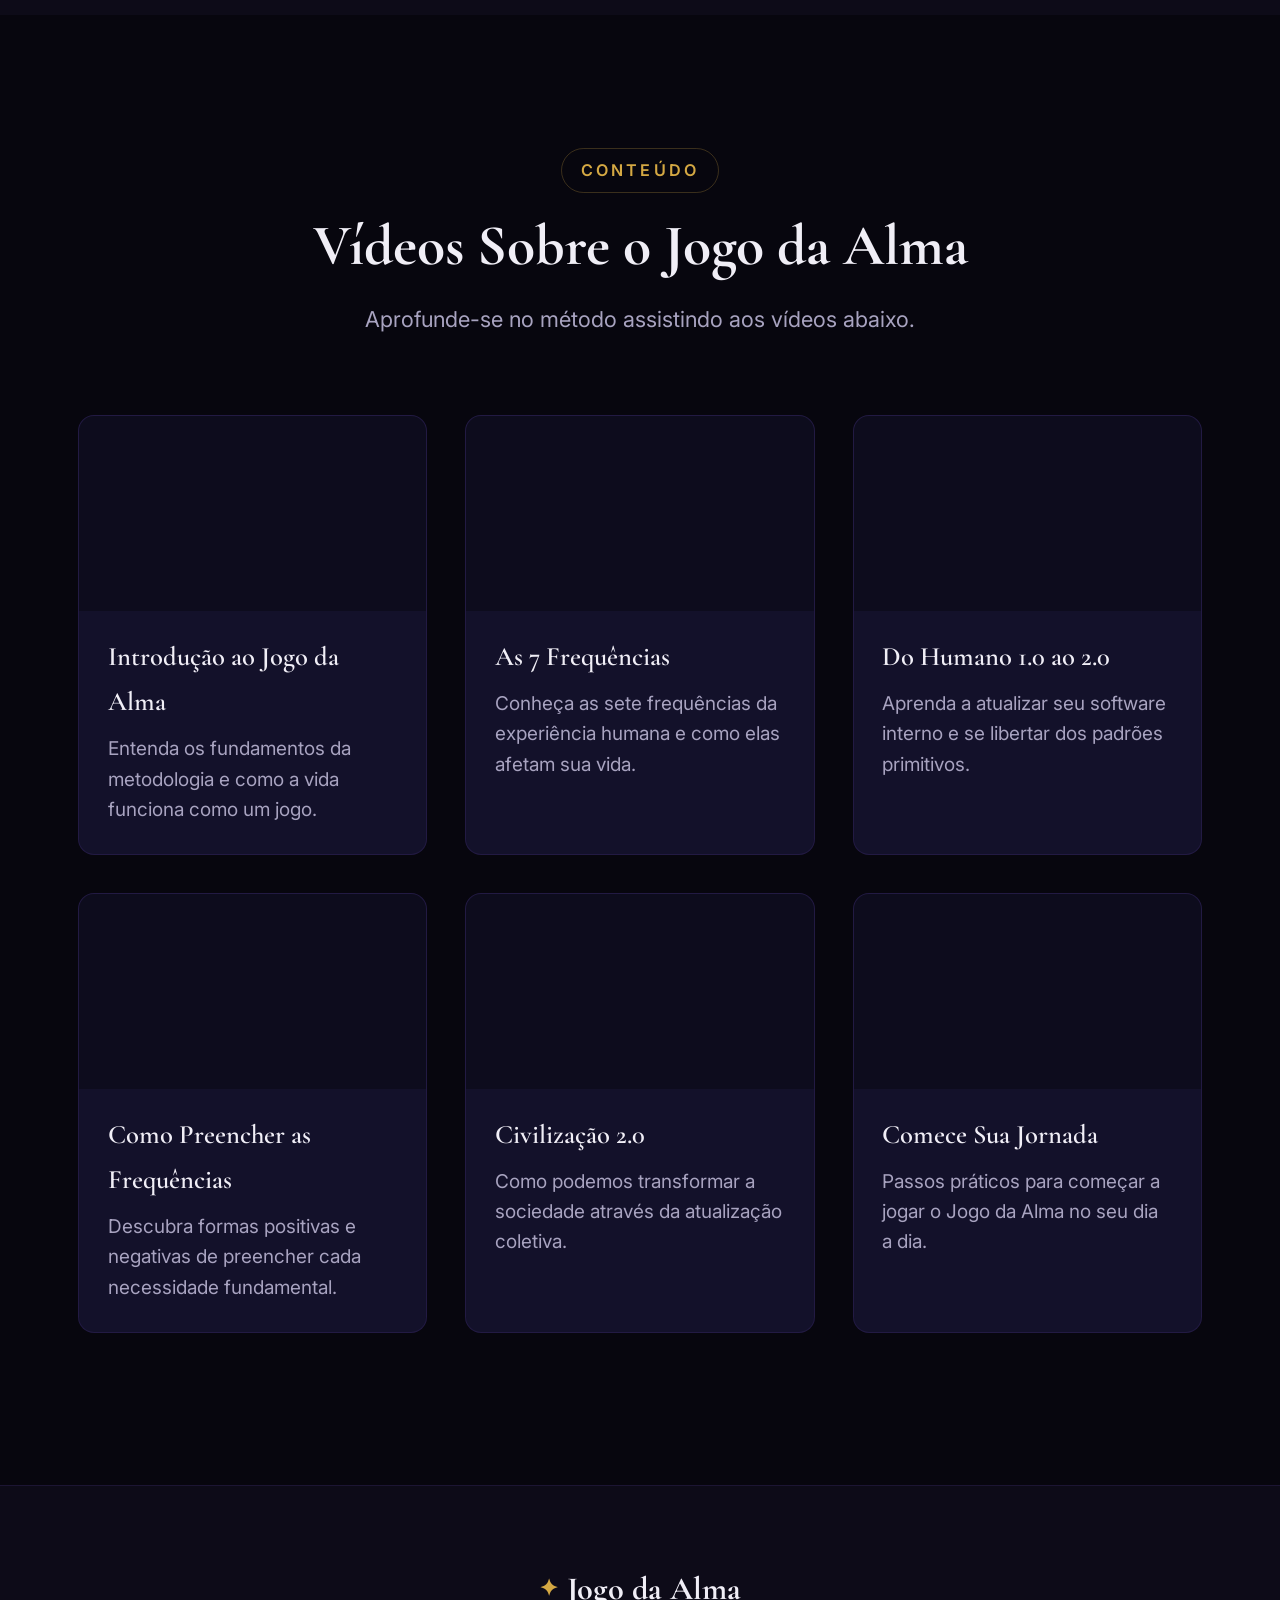
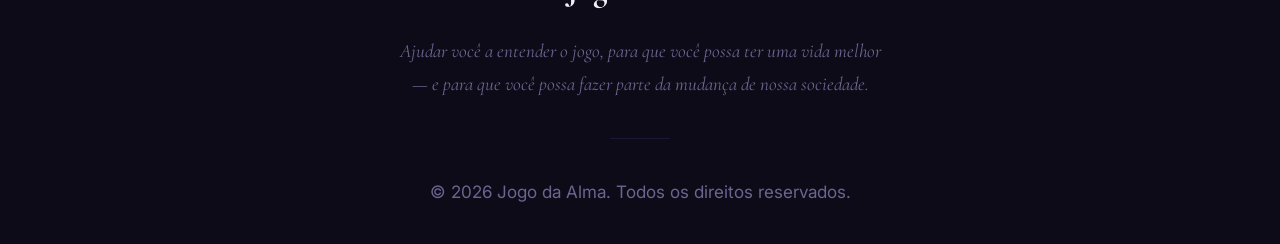
==== commit eac4581d: "Add Light version of chakra diagnostic questionnaire with 35 questions Made-with: Cursor" ====
--- a/index.html
+++ b/index.html
@@ -38,6 +38,7 @@
             <p class="hero-description">A vida funciona como um jogo. Não um jogo trivial, mas um sistema de experiências com regras, desafios, aprendizado e evolução. Descubra como jogá-lo.</p>
             <a href="#oque" class="hero-cta">Entenda o Jogo <span>↓</span></a>
             <a href="questionario.html" class="hero-cta hero-cta-secondary">Diagnóstico Interno (Ser) <span>→</span></a>
+            <a href="questionario-light.html" class="hero-cta hero-cta-secondary" style="border-color:#d4a843;color:#d4a843;">Diagnóstico Light (Ser) <span>→</span></a>
             <a href="questionario-acoes.html" class="hero-cta hero-cta-secondary">Diagnóstico das Ações (Fazer) <span>→</span></a>
             <a href="questionario-externo.html" class="hero-cta hero-cta-secondary">Diagnóstico Externo (Ter) <span>→</span></a>
             <a href="questionario-perfil.html" class="hero-cta hero-cta-secondary">Perfil 1.0 vs 2.0 <span>→</span></a>
